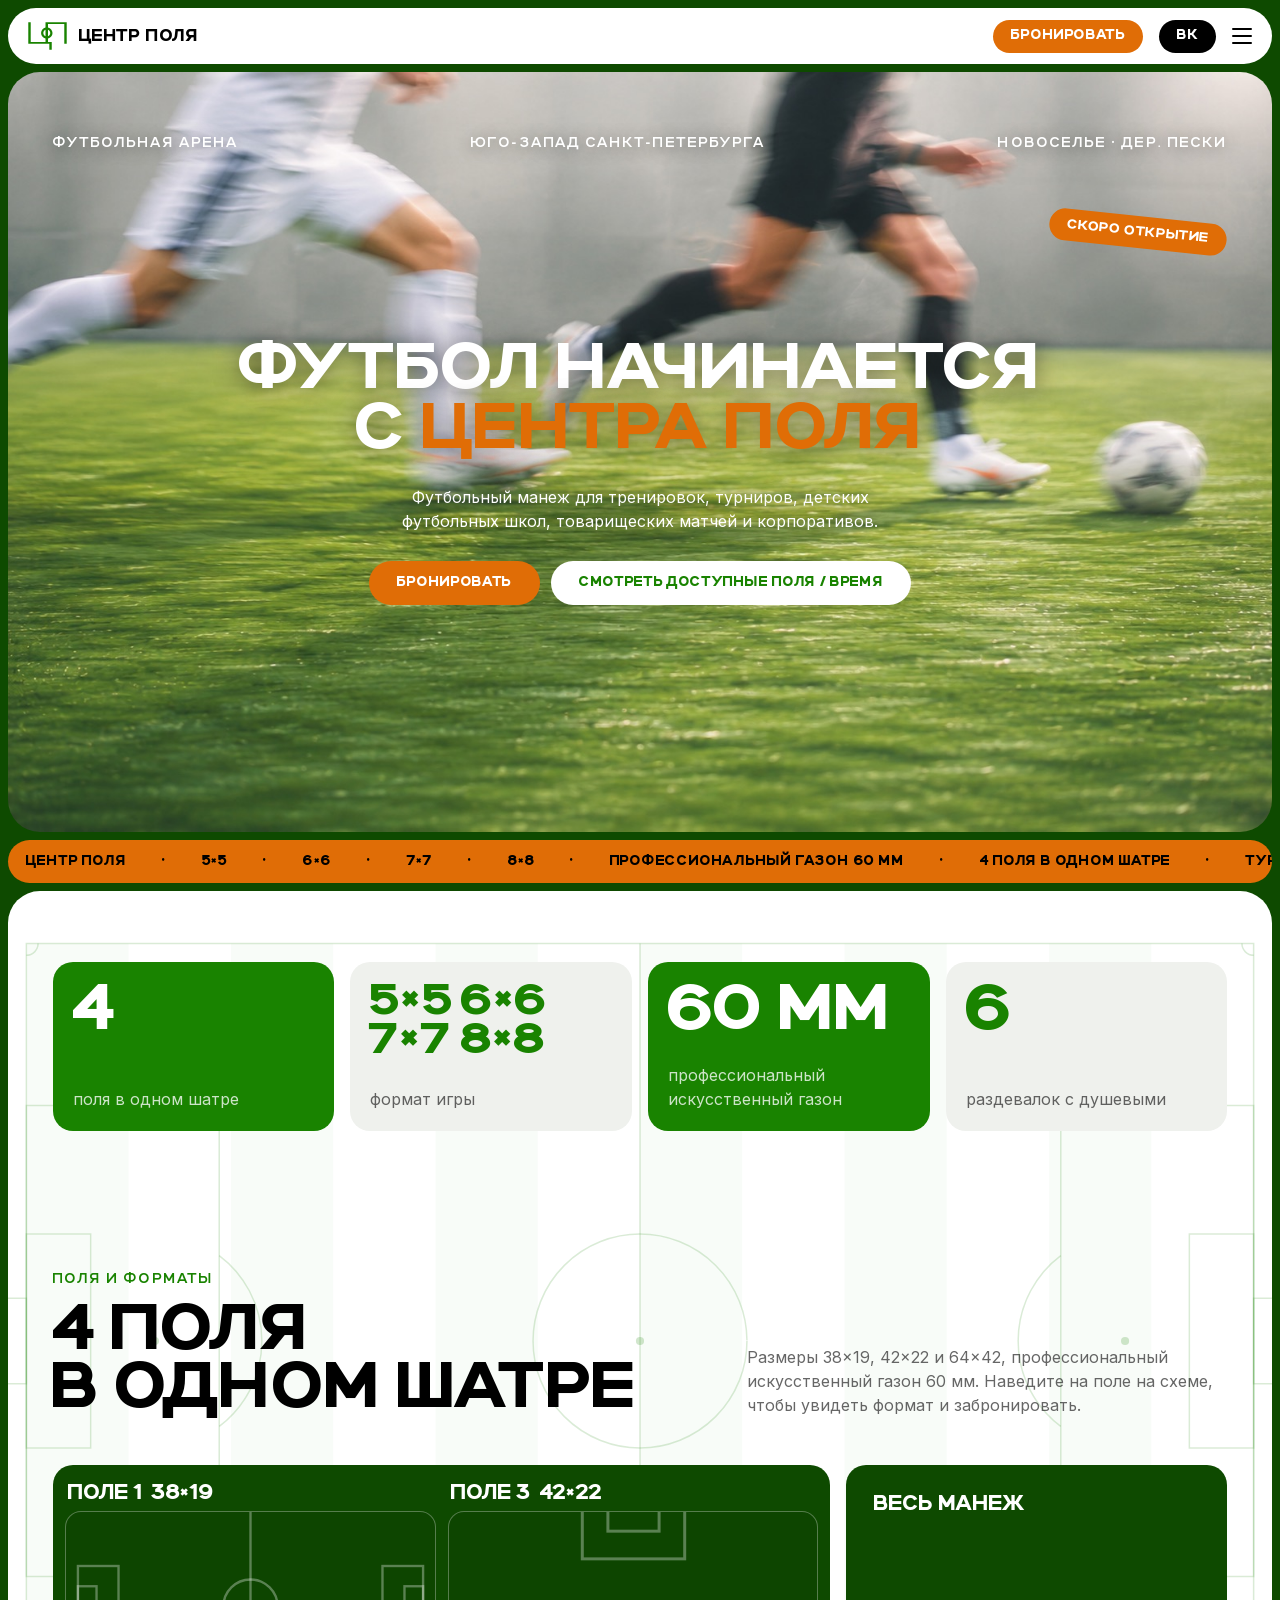
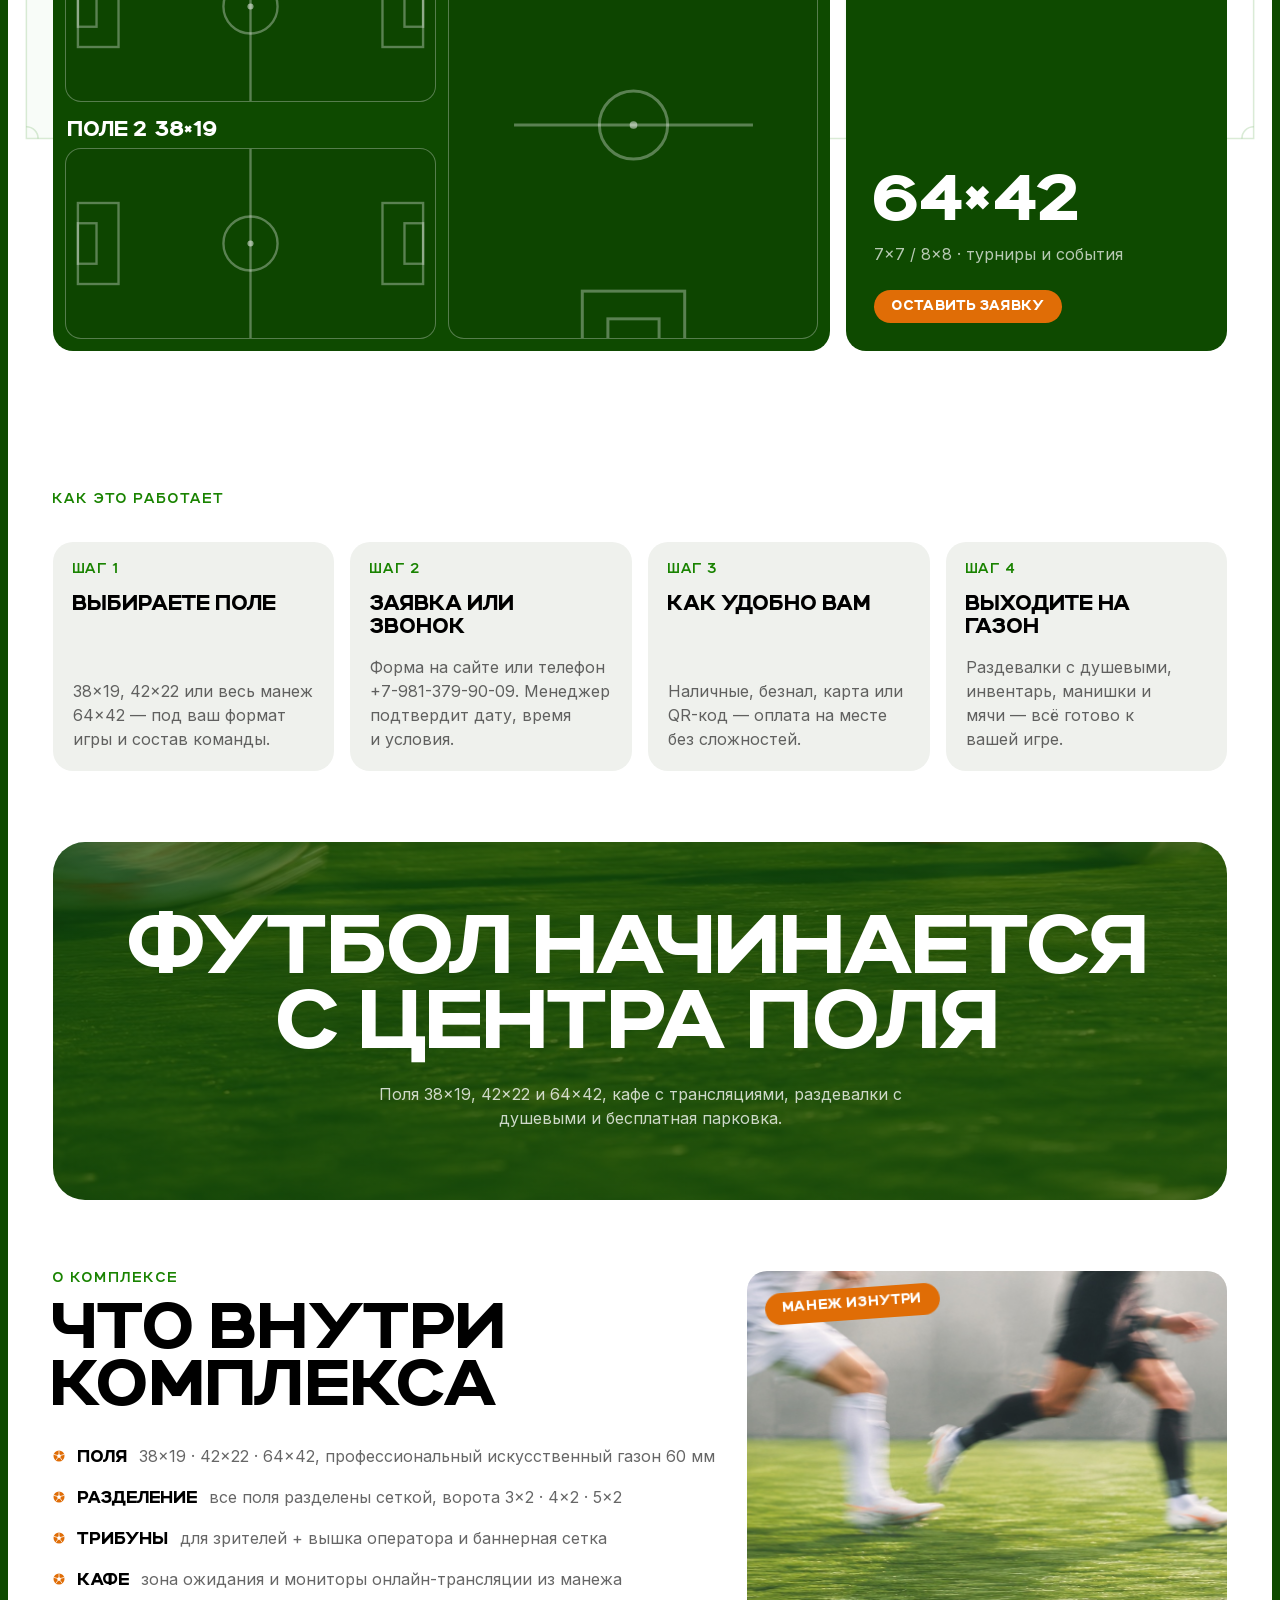
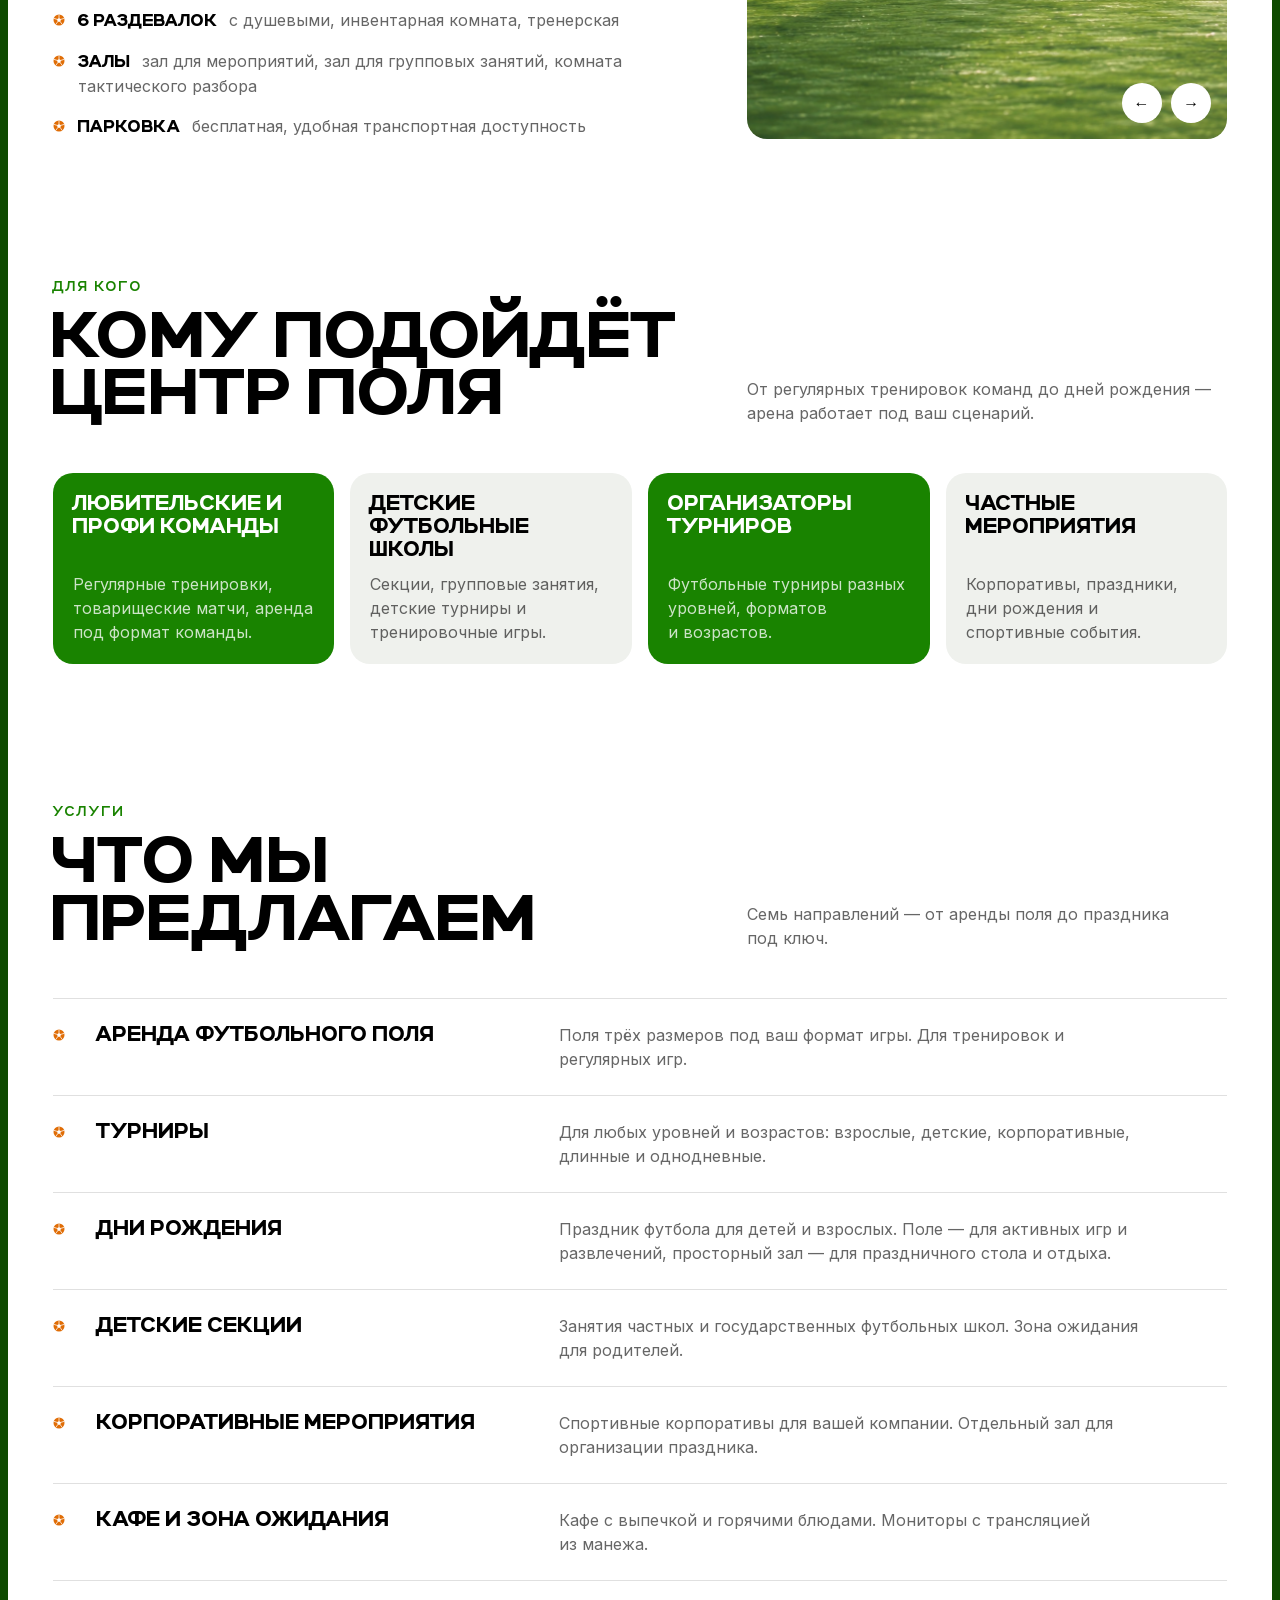
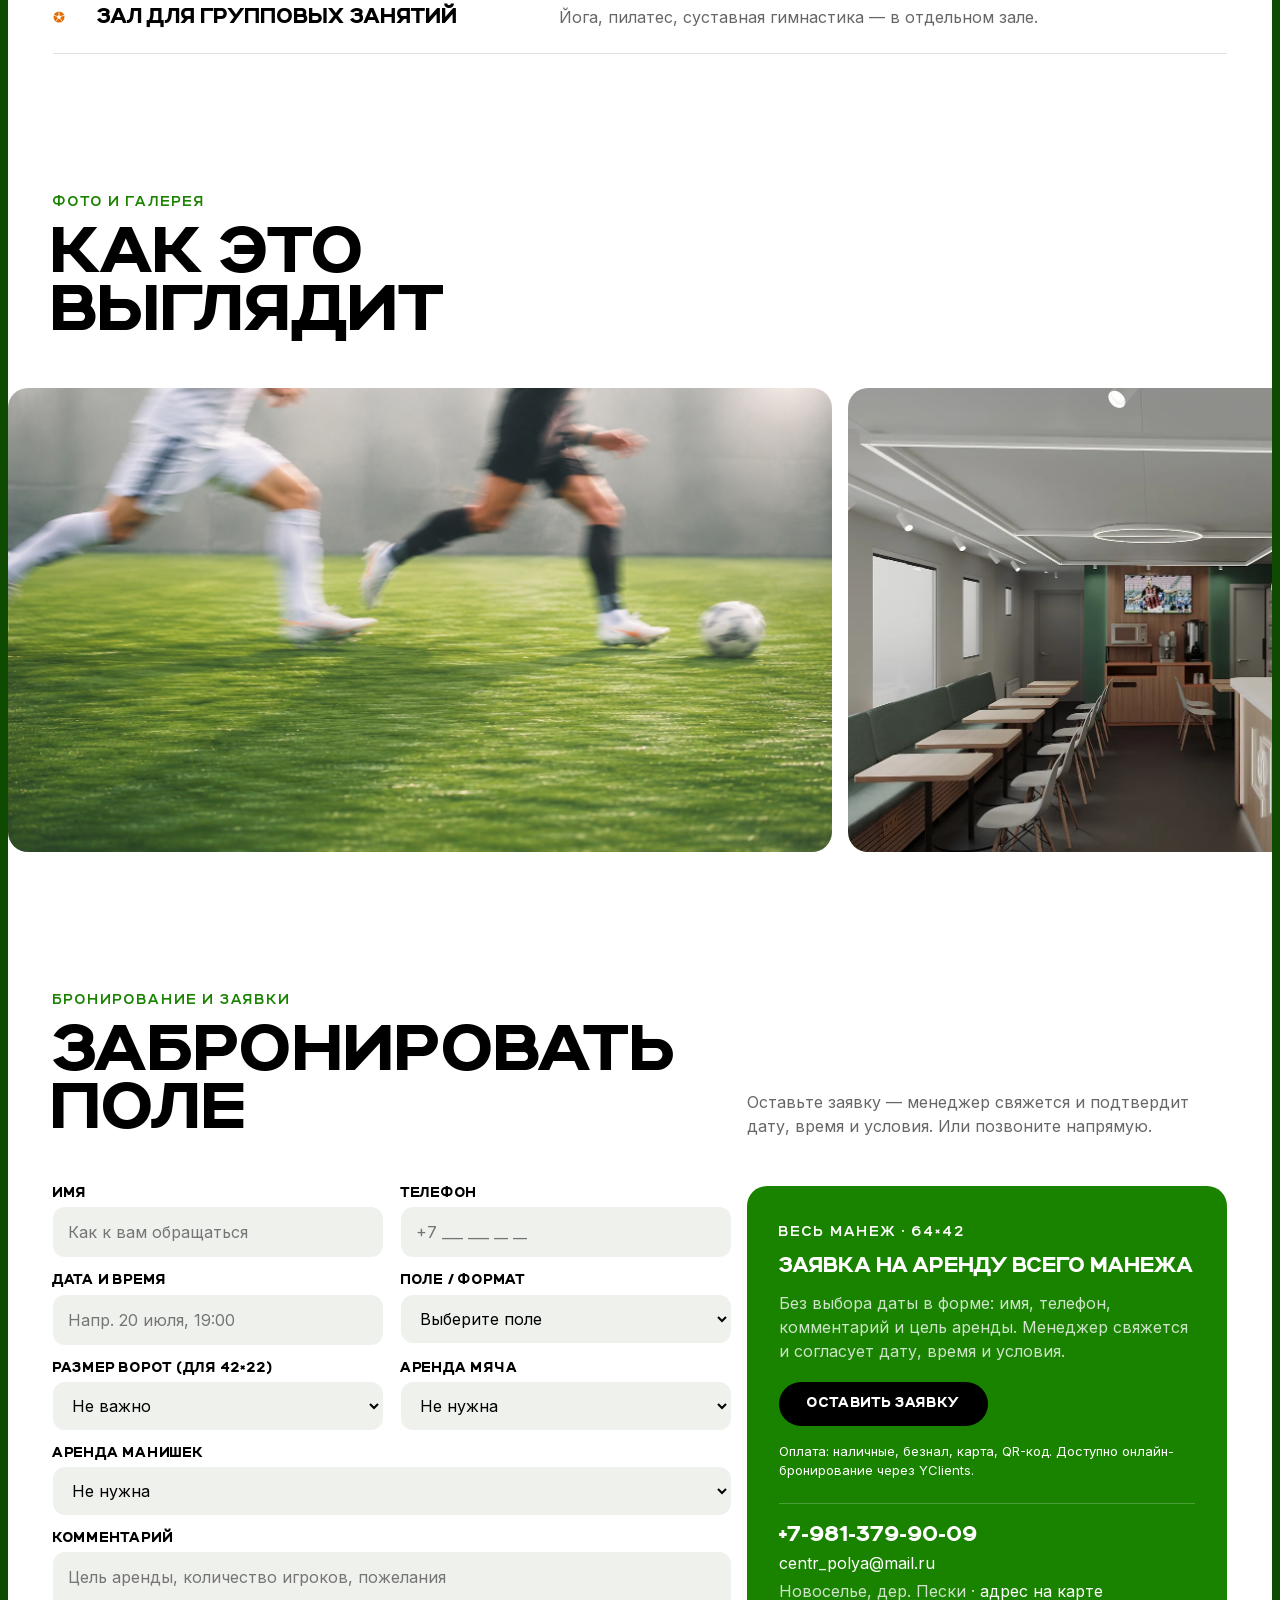
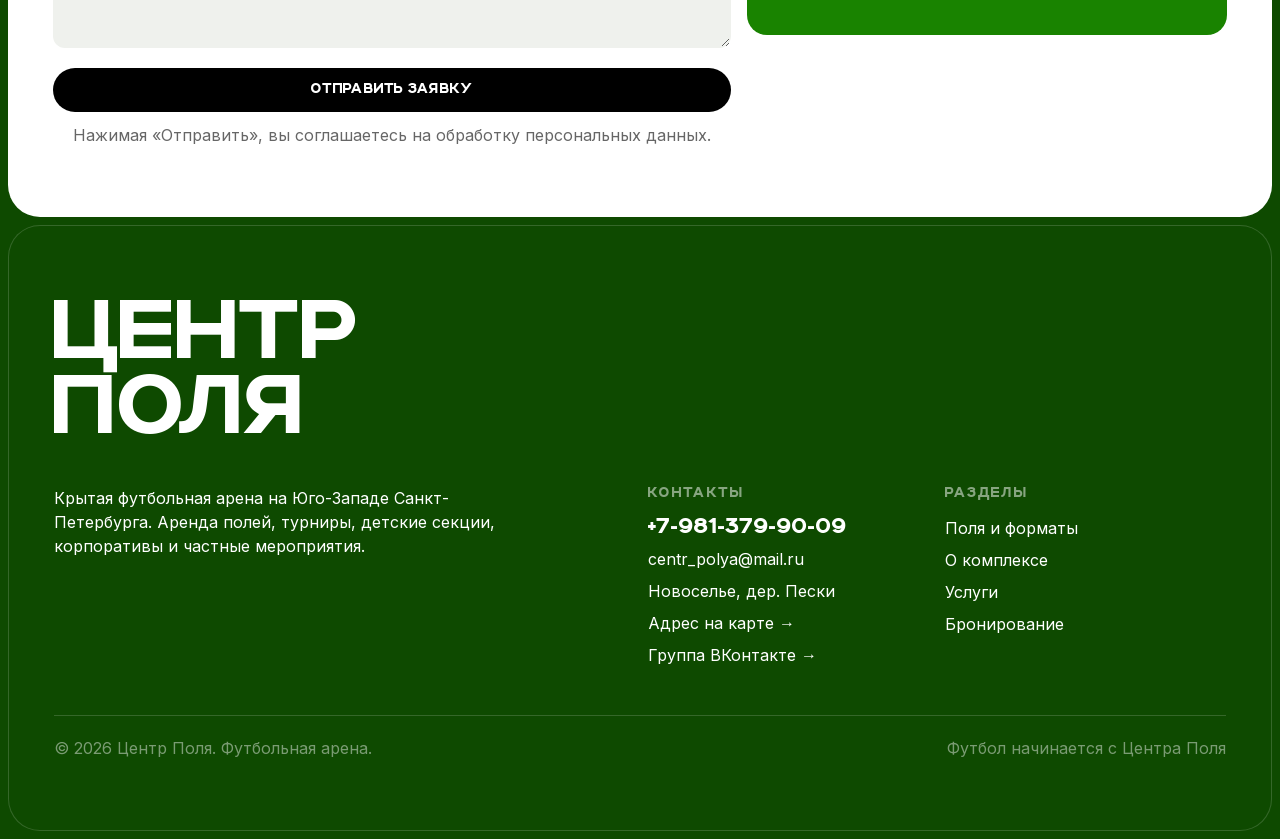
==== index.html @ a1461dd8 "Схема полей: подписи над контуром; фон — разметка поля, стоит на месте - «ПОЛЕ 1 38×19» одной строко" ====
<!DOCTYPE html>
<html lang="ru">
<head>
<meta charset="UTF-8">
<meta name="viewport" content="width=device-width, initial-scale=1.0">

<!-- SEO -->
<title>Футбольный манеж «Центр Поля» — аренда полей 5×5–8×8</title>
<meta name="description" content="Крытый футбольный манеж в Новоселье под Санкт-Петербургом. Поля 38×19, 42×22 и 64×42, форматы 5×5–8×8, турниры и секции. Бронь: +7-981-379-90-09">
<link rel="canonical" href="https://centrpolya.ru/">
<meta property="og:type" content="website">
<meta property="og:locale" content="ru_RU">
<meta property="og:title" content="Центр Поля — футбольная арена на Юго-Западе Санкт-Петербурга">
<meta property="og:description" content="4 поля в одном шатре, покрытие 60 мм, форматы 5×5–8×8. Аренда полей, турниры, детские секции, корпоративы.">
<meta property="og:url" content="https://centrpolya.ru/">
<meta property="og:image" content="https://centrpolya.ru/bg-2.jpg">
<meta property="og:image:width" content="1672">
<meta property="og:image:height" content="941">
<meta property="og:image:alt" content="Футбольное поле крытого манежа «Центр Поля»">
<meta property="og:site_name" content="Центр Поля">
<meta name="twitter:card" content="summary_large_image">

<link rel="icon" type="image/svg+xml" href="favicon.svg">
<link rel="icon" type="image/png" sizes="32x32" href="favicon-32.png">
<link rel="apple-touch-icon" href="apple-touch-icon.png">

<link href="fonts/inter.css" rel="stylesheet">

<script type="application/ld+json">
{
  "@context": "https://schema.org",
  "@type": "SportsActivityLocation",
  "name": "Центр Поля",
  "description": "Крытая футбольная арена: 4 поля в одном шатре, форматы 5×5–8×8. Аренда полей, турниры, детские секции, корпоративы.",
  "telephone": "+79813799009",
  "email": "centr_polya@mail.ru",
  "url": "https://centrpolya.ru/",
  "image": "https://centrpolya.ru/bg-2.jpg",
  "address": {
    "@type": "PostalAddress",
    "addressLocality": "Новоселье, дер. Пески",
    "addressRegion": "Ленинградская область",
    "addressCountry": "RU"
  },
  "hasMap": "https://yandex.ru/maps/org/tsentr_polya/234786052100",
  "areaServed": ["Санкт-Петербург", "Ломоносовский район", "Ленинградская область"],
  "paymentAccepted": "Наличные, банковская карта, безналичный расчёт, QR-код",
  "currenciesAccepted": "RUB",
  "sameAs": [
    "https://vk.ru/club238920313",
    "https://yandex.ru/maps/org/tsentr_polya/234786052100"
  ],
  "potentialAction": {
    "@type": "ReserveAction",
    "target": {
      "@type": "EntryPoint",
      "urlTemplate": "https://n2320737.yclients.com/company/2012190/personal/menu?o=",
      "actionPlatform": [
        "http://schema.org/DesktopWebPlatform",
        "http://schema.org/MobileWebPlatform"
      ]
    }
  }
}
</script>

<style>
  /* ============ ШРИФТЫ ============ */
  @font-face{font-family:'Gros Ventre';src:url('fonts/Gros-Ventre-Bold.ttf') format('truetype');font-weight:700;font-display:swap;}
  @font-face{font-family:'Gros Ventre';src:url('fonts/Gros-Ventre-Semibold.ttf') format('truetype');font-weight:600;font-display:swap;}

  /* ============ ТОКЕНЫ ============ */
  :root{
    /* палитра гайдлайна */
    --green:#198300;
    --yellow:#E06D06;
    --black:#000000;
    --white:#FFFFFF;
    --grey:#EFF1ED;
    /* производные фирменных */
    --green-deep:#0E4A00;
    --green-deeper:#0A3800;
    --ink-60:rgba(0,0,0,.6);
    --w-78:rgba(255,255,255,.78);
    --w-70:rgba(255,255,255,.7);
    --line-w:rgba(255,255,255,.16);
    --line-k:rgba(0,0,0,.12);

    /* ТИПОГРАФИКА — ровно 5 стилей текста, всё в rem
       1. display — высказывание на всю ширину
       2. h2      — заголовки секций, крупные цифры
       3. h3      — подзаголовки, названия карточек
       4. body    — весь наборный текст (единый кегль)
       5. label   — капслочные метки, кнопки, навигация */
    --fs-display:clamp(2.5rem,6.5vw,5.5rem);
    --fs-h2:clamp(2.25rem,5vw,4rem);
    --fs-h3:1.25rem;
    --fs-body:1rem;
    --fs-label:.8125rem;

    --lh-display:.9;
    --lh-h3:1.15;
    --lh-body:1.5;

    --fh:'Gros Ventre',sans-serif;
    --fb:'Inter',sans-serif;

    --container:80rem;
    --gap:1rem;
    --pad:clamp(1.25rem,3.5vw,3rem);
    --sec:clamp(3rem,5.5vw,5rem);
    --frame:.5rem;
    --r:2rem;
    --r-sm:1.25rem;
    --hair:.0625rem;

    /* маркер списков — оранжевый футбольный мяч */
    --ball:url("data:image/svg+xml,%3Csvg xmlns='http://www.w3.org/2000/svg' viewBox='0 0 24 24'%3E%3Ccircle cx='12' cy='12' r='11' fill='%23E06D06'/%3E%3Cg stroke='%23ffffff' stroke-width='1.5' stroke-linecap='round'%3E%3Cpath d='M12 7.8V2.1'/%3E%3Cpath d='M16 10.7L21.6 8.9'/%3E%3Cpath d='M14.5 15.4L17.9 20.2'/%3E%3Cpath d='M9.5 15.4L6.1 20.2'/%3E%3Cpath d='M8 10.7L2.4 8.9'/%3E%3C/g%3E%3Cpath d='M12 7.8L16 10.7L14.5 15.4H9.5L8 10.7Z' fill='%23ffffff'/%3E%3C/svg%3E");

    /* плавность: единая кривая и длительности */
    --ease:cubic-bezier(.22,.61,.36,1);
    --tr:.32s var(--ease);
    --tr-slow:.55s var(--ease);
  }

  /* ============ БАЗА ============ */
  *{margin:0;padding:0;box-sizing:border-box;}
  html{
    font-size:100%;
    scroll-behavior:smooth;
    scroll-padding-top:5.5rem;
    overflow-x:hidden;
  }
  body{
    font-family:var(--fb);font-size:var(--fs-body);line-height:var(--lh-body);color:var(--black);
    background:var(--green-deep);padding:var(--frame);
    overflow-wrap:break-word;-webkit-font-smoothing:antialiased;
    /* clip, а не hidden: hidden делает body скролл-контейнером и ломает
       position:sticky у шапки. clip так же обрезает по горизонтали, но
       контейнер прокрутки не создаёт. */
    overflow-x:clip;
  }
  img{display:block;max-width:100%;height:auto;}
  a{color:inherit;}

  /* 1. display */
  .display,.shout h2{
    font-family:var(--fh);font-weight:700;text-transform:uppercase;
    font-size:var(--fs-display);line-height:var(--lh-display);letter-spacing:-.02em;
  }
  /* 2. h2 */
  h1,h2,.stat b,.zone-size{
    font-family:var(--fh);font-weight:700;text-transform:uppercase;
    font-size:var(--fs-h2);line-height:var(--lh-display);letter-spacing:-.01em;
  }
  /* 3. h3 */
  h3,.zone-name,.acontact a,.foot-phone{
    font-family:var(--fh);font-weight:700;text-transform:uppercase;
    font-size:var(--fs-h3);line-height:var(--lh-h3);letter-spacing:0;
  }
  /* 4. body — наборный текст. Задан на body, наследуется всем */
  .lead{color:var(--ink-60);max-width:34rem;}
  /* 5. label */
  .meta,.btn,.stk,.bar-nav a,.snum,.fld label,.foot h4,.mrq-in span{
    font-family:var(--fh);font-weight:700;text-transform:uppercase;
    font-size:var(--fs-label);line-height:1.2;letter-spacing:.06em;
  }
  .meta{font-weight:600;letter-spacing:.16em;}
  .snum{font-weight:600;letter-spacing:.12em;}
  .foot h4{letter-spacing:.14em;}

  /* заголовки не рвём по слогам — переносим только по словам */
  h1,h2,h3,.zone-name,.display,.btn,.stk,.meta{
    overflow-wrap:normal;word-break:normal;hyphens:none;
  }

  /* ============ КАРКАС СТРАНИЦЫ ============ */
  .blk{position:relative;}
  .container{max-width:var(--container);margin-inline:auto;padding:var(--sec) var(--pad);}

  main{
    background:var(--white);
    border-radius:var(--r);
    /* clip, а не hidden: иначе main становится контейнером прокрутки
       и фоновая разметка .pbg перестаёт прилипать к экрану */
    overflow:hidden;overflow:clip;
    margin-bottom:var(--frame);
  }
  main .blk{color:var(--black);}

  /* ============ ФОН: РАЗМЕТКА ПОЛЯ ============
     Слой высотой в экран прилипает к верху (sticky) и стоит на месте, пока
     листаются блоки; отрицательный отступ снизу убирает его из потока.
     sticky, а не fixed: fixed проступал бы поверх героя и подвала. */
  .pbg{position:sticky;top:0;height:100vh;margin-bottom:-100vh;pointer-events:none;}
  .pbg svg{position:absolute;inset:0;width:100%;height:100%;display:block;}
  .pbg .st{fill:var(--green);fill-opacity:.028;}
  .pbg .ln *{
    fill:none;stroke:var(--green);stroke-opacity:.16;stroke-width:1.3;
    stroke-dasharray:1;stroke-dashoffset:1;animation:pbg-draw 2.4s cubic-bezier(.6,0,.2,1) .3s forwards;
  }
  /* в портретной ориентации рисунок мельче — линии толще, чтобы на экране были те же ~1,5px */
  .pbg-p .ln *{stroke-width:2.6;}
  .pbg circle.dt{fill:var(--green);fill-opacity:.2;}
  @keyframes pbg-draw{to{stroke-dashoffset:0;}}
  .pbg-p{visibility:hidden;}
  @media (orientation:portrait){.pbg-l{visibility:hidden;}.pbg-p{visibility:visible;}}

  /* ============ КНОПКИ ============ */
  .btn{
    display:inline-flex;align-items:center;justify-content:center;gap:.5rem;
    letter-spacing:.05em;text-decoration:none;
    white-space:nowrap;cursor:pointer;border:none;border-radius:62.5rem;
    padding:.875rem 1.75rem;
    transition:background var(--tr),color var(--tr),filter var(--tr);
  }
  .btn-y{background:var(--yellow);color:var(--white);}
  .btn-y:hover{filter:brightness(1.08);}
  .btn-k{background:var(--black);color:var(--white);}
  .btn-k:hover{background:var(--white);color:var(--green);}
  .btn-w{background:var(--white);color:var(--green);}
  .btn-w:hover{background:var(--grey);}
  .btn-sm{padding:.55rem 1.1rem;}

  /* стикер */
  .stk{
    display:inline-flex;background:var(--yellow);color:var(--white);
    letter-spacing:.05em;
    border-radius:62.5rem;padding:.5rem 1.1rem;transform:rotate(-4deg);
    transition:transform var(--tr),background var(--tr);
  }
  .stk.is-white{background:var(--white);color:var(--black);}

  /* ============ ШАПКА ============ */
  .bar{
    position:sticky;top:var(--frame);z-index:60;
    display:flex;align-items:center;justify-content:flex-start;gap:1rem;
    background:var(--white);color:var(--black);
    border-radius:62.5rem;padding:.5rem .6rem .5rem 1.1rem;
    margin:0 0 var(--frame);
    border:var(--hair) solid transparent;
    transition:box-shadow var(--tr),border-color var(--tr);
  }
  /* над белым main белая пилюля сливается с контентом — в приклеенном
     состоянии отделяем её тенью и тонкой границей */
  .bar.is-stuck{
    box-shadow:0 .5rem 1.5rem rgba(0,0,0,.14);
    border-color:rgba(0,0,0,.08);
  }
  .bar-cta{margin-left:0;}
  .bar-logo{display:flex;align-items:center;gap:.6rem;flex:none;text-decoration:none;}
  .bar-word{
    font-family:var(--fh);font-weight:700;text-transform:uppercase;
    font-size:var(--fs-body);letter-spacing:.03em;line-height:1;
  }
  .logo-mask{
    display:block;height:1.9rem;width:2.65rem;background:var(--green);
    -webkit-mask:url('logo-white.svg') center/contain no-repeat;
    mask:url('logo-white.svg') center/contain no-repeat;
  }
  .bar-nav{display:flex;align-items:center;gap:1.4rem;margin-inline:auto;}
  .bar-nav a{text-decoration:none;transition:color var(--tr);}
  .bar-nav a:hover{color:var(--green);}
  .bar-cta{display:flex;align-items:center;gap:.45rem;}
  /* дубль строки с адресом — виден только внутри бургер-меню */
  .nav-info{display:none;}
  .burger{display:none;width:2.4rem;height:2.4rem;flex-direction:column;gap:.3125rem;align-items:center;justify-content:center;cursor:pointer;}
  .burger span{width:1.25rem;height:.125rem;background:var(--black);border-radius:.125rem;}
  #nt{display:none;}

  /* ============ HERO ============ */
  .hero{
    background:var(--green-deep) url('bg-2.jpg') center/cover no-repeat;
    color:var(--white);
    border-radius:var(--r);
    margin-bottom:var(--frame);
    min-height:calc(100vh - 8.75rem);
    display:flex;flex-direction:column;
  }
  .hero-wrap{
    width:100%;max-width:var(--container);margin-inline:auto;
    padding:clamp(2rem,5vw,4rem) var(--pad) clamp(2.5rem,5vw,4rem);
    flex:1;display:flex;flex-direction:column;position:relative;
  }
  .hero-meta{display:flex;justify-content:space-between;gap:1rem;margin-bottom:1.5rem;}
  .hero-meta .meta{color:var(--white);text-shadow:0 .125rem 1rem rgba(0,0,0,.5);}
  .hero-center{
    flex:1;display:flex;flex-direction:column;justify-content:center;align-items:center;
    text-align:center;padding-block:1.5rem;
  }
  .hero-slogan{line-height:.95;max-width:56rem;}
  .hero-slogan em{font-style:normal;color:var(--yellow);}
  .hero-slogan,.hero-desc{text-shadow:0 .125rem 1.5rem rgba(0,0,0,.5);}
  .hero-center p.hero-desc{color:var(--white);max-width:34rem;margin-top:1.5rem;}
  .hero-btns{display:flex;justify-content:center;gap:.7rem;margin-top:1.75rem;flex-wrap:wrap;}
  .hero-wrap > .stk{position:absolute;right:var(--pad);top:clamp(6rem,12vw,9rem);transform:rotate(6deg);}

  /* ============ БЕГУЩАЯ СТРОКА ============ */
  .blk-mrq{overflow:hidden;padding:0;background:var(--yellow);color:var(--black);border-radius:var(--r);margin-bottom:var(--frame);}
  .mrq-in{display:flex;width:max-content;animation:mrq 28s linear infinite;}
  .mrq-in span{padding:.85rem 1.1rem;white-space:nowrap;color:var(--black);}
  @keyframes mrq{to{transform:translateX(-50%);}}

  /* ============ ЗАГОЛОВОК СЕКЦИИ ============ */
  .shead{
    display:grid;grid-template-columns:repeat(12,1fr);gap:var(--gap);
    align-items:end;margin-bottom:clamp(2rem,4vw,3rem);
  }
  .shead-l{grid-column:span 7;}
  .shead-l .meta{display:block;margin-bottom:.9rem;color:var(--green);}
  .shead-r{grid-column:span 5;display:flex;flex-direction:column;align-items:flex-start;gap:1rem;}
  /* в «Как это работает» осталась только метка — отступ под заголовок здесь лишний */
  #how .shead{margin-bottom:1.25rem;}
  /* кнопка всегда по левому краю своей колонки — в один вертикальный ряд с текстом */

  /* ============ ЦИФРЫ ============ */
  .stats{display:grid;grid-template-columns:repeat(4,1fr);gap:var(--gap);}
  .stat{
    min-width:0;padding:1.25rem;border-radius:var(--r-sm);
    display:flex;flex-direction:column;justify-content:space-between;
  }
  .stat b{align-self:flex-start;}
  /* перечень форматов в одну строку требовал мелкого кегля — раскладываем его
     сеткой 2×2: каждая пара короткая, поэтому кегль остаётся дисплейным */
  .stat.is-list b{
    display:grid;grid-template-columns:repeat(2,max-content);
    column-gap:.5rem;
    /* дисплейный кегль в два столбца не влезает в плашку: при 64px пара
       занимает 122px, а на колонку приходится 116px. Берём шкалу соседних
       цифр и ограничиваем только верх — тогда кегль совпадает с ними
       на всех ширинах, включая планшетные. */
    font-size:min(var(--fs-h2),2.75rem);
  }
  .stat > span{margin-top:auto;padding-top:1.5rem;}
  /* плашки по очереди: зелёная — серая */
  .stat:nth-child(odd){background:var(--green);}
  .stat:nth-child(odd) b{color:var(--white);}
  .stat:nth-child(odd) > span{color:var(--w-78);}
  .stat:nth-child(even){background:var(--grey);}
  .stat:nth-child(even) b{color:var(--green);}
  .stat:nth-child(even) > span{color:var(--ink-60);}

  /* ============ ПОЛЯ: интерактивная схема манежа ============ */
  .fields2{display:grid;grid-template-columns:repeat(12,1fr);gap:var(--gap);align-items:stretch;}
  .pitch{
    grid-column:span 8;position:relative;border-radius:var(--r-sm);overflow:hidden;
    background:var(--green-deep);aspect-ratio:16/10;min-height:26rem;
  }
  .zones{position:absolute;inset:.75rem;display:grid;grid-template-columns:1fr 1fr;grid-template-rows:1fr 1fr;gap:.75rem;}
  /* плашка поля: сверху строка «ПОЛЕ 1 38×19», под ней — само поле с разметкой.
     Подпись стоит над контуром, как на схеме заказчика, и не налезает на линии. */
  .zone{
    position:relative;min-width:0;
    color:var(--white);cursor:pointer;
    display:flex;flex-direction:column;text-align:left;
  }
  .zone::before{
    content:"";position:absolute;inset:var(--zh) 0 0 0;
    border:var(--hair) solid rgba(255,255,255,.3);border-radius:1rem;
    background-color:rgba(0,0,0,.06);
    background-repeat:no-repeat;background-position:center;background-size:100% 100%;
    transition:background-color var(--tr),border-color var(--tr);
  }
  /* примерная разметка поля — фоном. Границей поля работает рамка самой плашки,
     поэтому второго контура в рисунке нет: только центр, круг и штрафные. */
  .z1::before,.z2::before{
    background-image:url("data:image/svg+xml,%3Csvg xmlns='http://www.w3.org/2000/svg' viewBox='0 0 100 56' fill='none' stroke='rgba(255,255,255,0.32)' stroke-width='0.7'%3E%3Cpath d='M50 0V56'/%3E%3Ccircle cx='50' cy='28' r='8'/%3E%3Ccircle cx='50' cy='28' r='0.9' fill='rgba(255,255,255,0.5)' stroke='none'/%3E%3Crect x='-1' y='16' width='12' height='24'/%3E%3Crect x='89' y='16' width='12' height='24'/%3E%3Crect x='-1' y='22' width='5.5' height='12'/%3E%3Crect x='95.5' y='22' width='5.5' height='12'/%3E%3C/svg%3E");
  }
  .z3::before{
    background-image:url("data:image/svg+xml,%3Csvg xmlns='http://www.w3.org/2000/svg' viewBox='0 0 56 100' fill='none' stroke='rgba(255,255,255,0.32)' stroke-width='0.7'%3E%3Cpath d='M0 50H56'/%3E%3Ccircle cx='28' cy='50' r='8'/%3E%3Ccircle cx='28' cy='50' r='0.9' fill='rgba(255,255,255,0.5)' stroke='none'/%3E%3Crect x='16' y='-1' width='24' height='12'/%3E%3Crect x='16' y='89' width='24' height='12'/%3E%3Crect x='22' y='-1' width='12' height='5.5'/%3E%3Crect x='22' y='95.5' width='12' height='5.5'/%3E%3C/svg%3E");
  }
  .zone:hover::before,.zone:focus-within::before{background-color:rgba(0,0,0,.34);border-color:rgba(255,255,255,.7);}
  .z1{grid-column:1;grid-row:1;}
  .z2{grid-column:1;grid-row:2;}
  .z3{grid-column:2;grid-row:1 / span 2;}
  .zone-head{display:flex;align-items:baseline;justify-content:space-between;gap:.5rem;}
  .zones{--zh:2.1rem;}
  .zones .zone-head{
    position:relative;height:var(--zh);align-items:center;justify-content:flex-start;gap:.55rem;padding-left:.2rem;
  }
  /* размер в плашке — тем же кеглем, что и название, одной строкой */
  .zones .zone-size{font-size:var(--fs-h3);line-height:var(--lh-h3);}
  .zones .zone-cta{position:relative;margin-top:auto;padding:1.1rem 1.25rem;}
  .zone-size{color:var(--white);}
  .zone-cta{opacity:0;transform:translateY(.5rem);transition:opacity var(--tr),transform var(--tr);}
  .zone:hover .zone-cta,.zone:focus-within .zone-cta{opacity:1;transform:none;}
  .zone-fmt{display:block;color:var(--w-70);margin-bottom:.45rem;}

  /* карточка «весь манеж» */
  .whole{
    grid-column:span 4;min-width:0;
    border-radius:var(--r-sm);background:var(--green-deep);color:var(--white);
    padding:1.75rem;display:flex;flex-direction:column;justify-content:space-between;min-height:26rem;
    text-decoration:none;transition:background var(--tr);
  }
  .whole:hover{background:var(--green-deeper);}
  .whole .zone-size{display:block;margin-top:auto;}
  .whole .zone-fmt{margin:.7rem 0 1.5rem;}
  .whole .btn{align-self:flex-start;}

  /* ============ ШАГИ ============ */
  .scards{display:grid;grid-template-columns:repeat(4,1fr);gap:var(--gap);}
  .scard{
    min-width:0;padding:1.25rem;border-radius:var(--r-sm);background:var(--grey);
    display:flex;flex-direction:column;
  }
  .snum{color:var(--green);}
  .scard h3{margin-top:1rem;}
  /* описание прижато к низу плашки, шаг и заголовок — к верху */
  .scard p{color:var(--ink-60);margin-top:auto;padding-top:1rem;}

  /* ============ ВЫСКАЗЫВАНИЕ ============ */
  main .shout{
    /* трава вместо плоского зелёного: background-size берёт только нижние 40%
       кадра bg.jpg, где чистый газон без игроков. Затемнение — чтобы белый
       текст читался поверх светлой травы. */
    background:linear-gradient(rgba(14,74,0,.68),rgba(14,74,0,.68)),
               url('bg.jpg') center bottom/auto 250%;
    color:var(--white);
    border-radius:var(--r);overflow:hidden;margin-inline:var(--pad);
  }
  .shout .container{text-align:center;}
  .shout h2{color:var(--white);}
  .shout p{color:var(--w-78);max-width:36rem;margin:1.25rem auto 0;}

  /* ============ О КОМПЛЕКСЕ ============ */
  .split{display:grid;grid-template-columns:repeat(12,1fr);gap:1.5rem var(--gap);align-items:stretch;}
  .split-l{grid-column:span 7;}
  .split-l .meta{display:block;margin-bottom:.9rem;color:var(--green);}
  .split-r{grid-column:span 5;display:flex;}
  /* список «что внутри» — без линеек, разделяют только отбивки */
  .flist{display:flex;flex-direction:column;gap:1rem;margin-top:1.75rem;}
  .fitem{
    display:flex;gap:.8rem;align-items:flex-start;
    color:var(--ink-60);
  }
  .fitem::before{
    content:"";flex:none;width:.75rem;height:.75rem;
    background:var(--ball) center/contain no-repeat;margin-top:.375rem;
  }
  .fitem b{
    font-family:var(--fh);font-weight:700;text-transform:uppercase;
    color:var(--black);margin-right:.4rem;
  }

  /* слайдер */
  .slider{
    position:relative;border-radius:var(--r-sm);overflow:hidden;
    flex:1;min-height:24rem;
  }
  .slider img{position:absolute;inset:0;width:100%;height:100%;object-fit:cover;opacity:0;transition:opacity var(--tr-slow);}
  .slider img.on{opacity:1;}
  .slider-nav{position:absolute;right:1rem;bottom:1rem;display:flex;align-items:center;gap:.6rem;z-index:1;}
  .snav{
    width:2.5rem;height:2.5rem;border-radius:50%;border:none;cursor:pointer;
    background:var(--white);color:var(--black);
    font-family:var(--fb);font-size:var(--fs-body);line-height:1;
    display:flex;align-items:center;justify-content:center;
    transition:background var(--tr),transform var(--tr);
  }
  .snav:hover{background:var(--yellow);}
  .slider .stk{position:absolute;top:1.1rem;left:1.1rem;z-index:1;}

  /* ============ ДЛЯ КОГО ============ */
  .who{display:grid;grid-template-columns:repeat(4,1fr);gap:var(--gap);}
  .wcard{
    min-width:0;padding:1.25rem;border-radius:var(--r-sm);
    display:flex;flex-direction:column;
  }
  .wcard p{margin-top:auto;padding-top:.65rem;}
  /* плашки по очереди: зелёная — серая */
  .wcard:nth-child(odd){background:var(--green);color:var(--white);}
  .wcard:nth-child(odd) h3{color:var(--white);}
  .wcard:nth-child(odd) p{color:var(--w-78);}
  .wcard:nth-child(even){background:var(--grey);color:var(--black);}
  .wcard:nth-child(even) h3{color:var(--black);}
  .wcard:nth-child(even) p{color:var(--ink-60);}

  /* ============ УСЛУГИ: линованный список с точками ============ */
  .srv{display:block;border-top:var(--hair) solid var(--line-k);}
  .srow{
    min-width:0;
    display:grid;grid-template-columns:1.75rem minmax(0,4fr) minmax(0,6fr);
    align-items:baseline;column-gap:var(--gap);
    padding:1.5rem 0;border-bottom:var(--hair) solid var(--line-k);
  }
  .srow::before{
    content:"";width:.75rem;height:.75rem;
    background:var(--ball) center/contain no-repeat;
    align-self:start;margin-top:.375rem;
  }
  .srow h3{padding-right:1rem;transition:color var(--tr);}
  .srow p{color:var(--ink-60);max-width:38rem;}
  .srow:hover h3{color:var(--green);}

  /* ============ ГАЛЕРЕЯ: бегущая лента фото ============ */
  .gmrq{overflow:hidden;padding:0 0 clamp(3rem,5.5vw,5rem);}
  .gmrq-in{display:flex;gap:var(--gap);width:max-content;animation:mrq 35s linear infinite;}
  .gmrq:hover .gmrq-in{animation-play-state:paused;}
  .gitem{
    position:relative;flex:none;height:clamp(19rem,38vw,29rem);
    border-radius:var(--r-sm);overflow:hidden;
    transition:transform var(--tr);
  }
  .gitem:hover{transform:scale(1.02);}
  .gitem img{height:100%;width:auto;max-width:none;object-fit:contain;}
  .gitem .stk{position:absolute;top:1rem;right:1rem;transform:rotate(5deg);}
  .container.is-gal{padding-bottom:0;}

  /* ============ БРОНИРОВАНИЕ ============ */
  .booking{display:grid;grid-template-columns:repeat(12,1fr);gap:var(--gap);}
  .bform{grid-column:span 7;min-width:0;}
  .fgrid{display:grid;grid-template-columns:1fr 1fr;gap:1rem 1.1rem;}
  .fld{display:flex;flex-direction:column;gap:.35rem;}
  .fld.full{grid-column:1/-1;}
  .fld input,.fld select,.fld textarea{
    /* не ниже 1rem: при меньшем кегле iOS зумит страницу при фокусе */
    font-family:var(--fb);font-size:max(1rem,var(--fs-body));line-height:var(--lh-body);color:var(--black);
    background:var(--grey);border:var(--hair) solid transparent;border-radius:.75rem;
    padding:.75rem .9rem;width:100%;
    transition:border-color var(--tr),background var(--tr);
  }
  .fld input:focus,.fld select:focus,.fld textarea:focus{outline:none;border-color:var(--green);}
  .fld textarea{resize:vertical;min-height:6rem;}
  .bform .btn{margin-top:1.25rem;width:100%;}
  .fhint{color:var(--ink-60);margin-top:.7rem;text-align:center;}
  .fok{
    display:none;margin-top:1rem;padding:.9rem 1rem;border-radius:.75rem;
    background:var(--white);border:var(--hair) solid var(--green);color:var(--green);font-weight:600;
  }
  .fok.show{display:block;}
  .ferr{
    display:none;margin-top:1rem;padding:.9rem 1rem;border-radius:.75rem;
    background:var(--white);border:var(--hair) solid #C62828;color:#C62828;font-weight:600;
  }
  .ferr a{color:inherit;white-space:nowrap;}
  .ferr.show{display:block;}
  .hp{position:absolute;left:-9999px;width:1px;height:1px;overflow:hidden;}
  .acard{
    grid-column:span 5;min-width:0;align-self:start;
    background:var(--green);color:var(--white);
    border-radius:var(--r-sm);padding:clamp(1.5rem,3vw,2rem);
  }
  .acard .meta,.acard h3{color:var(--white);}
  .acard h3{margin-top:.8rem;}
  .acard p{color:var(--w-78);margin:.8rem 0 1.2rem;}
  .acard p.apay{color:var(--white);font-size:var(--fs-label);margin:1rem 0 0;}
  .acontact{margin-top:1.4rem;padding-top:1.2rem;border-top:var(--hair) solid rgba(255,255,255,.22);}
  .acontact a{color:var(--white);text-decoration:none;}
  .acontact span{display:block;color:var(--w-78);margin-top:.25rem;}
  .acontact span a{font-family:var(--fb);font-weight:400;font-size:inherit;text-transform:none;letter-spacing:0;display:inline;}

  /* ============ ПОДВАЛ ============ */
  .foot{
    background:var(--green-deep);color:var(--white);
    border:var(--hair) solid var(--line-w);border-radius:var(--r);
  }
  .foot-word{color:var(--white);}
  .foot-grid{display:grid;grid-template-columns:repeat(12,1fr);gap:var(--gap);margin-top:2.5rem;}
  .foot-col-tag{grid-column:span 6;}
  .foot-col{grid-column:span 3;}
  .foot h4{color:rgba(255,255,255,.5);margin-bottom:.9rem;}
  .foot a,.foot p{display:block;color:var(--white);text-decoration:none;margin-bottom:.5rem;}
  .foot a{transition:color var(--tr);}
  .foot a:hover{color:var(--yellow);}
  .foot-tag{color:var(--w-70);max-width:28rem;}
  a.foot-phone{color:var(--white);}
  .foot-bottom{
    margin-top:2.5rem;padding-top:1.2rem;border-top:var(--hair) solid var(--line-w);
    display:flex;justify-content:space-between;gap:1rem;flex-wrap:wrap;
    color:rgba(255,255,255,.45);
  }

  /* ============ АДАПТИВ ============ */
  @media (max-width:86rem){
    .bar-nav{
      position:absolute;top:calc(100% + .5rem);left:0;right:0;
      flex-direction:column;align-items:stretch;gap:0;
      background:var(--white);border-radius:1.25rem;padding:.4rem 1.2rem;display:none;
    }
    #nt:checked ~ .bar-nav{display:flex;}
    .bar-book{margin-left:auto;}
    .bar-nav a{padding:.85rem 0;border-bottom:var(--hair) solid rgba(0,0,0,.1);}
    .bar-nav a:last-child{border-bottom:none;}
    .burger{display:flex;}
  }
  @media (max-width:64rem){
    .shead-l,.shead-r{grid-column:span 12;}
    .stats{grid-template-columns:1fr 1fr;}
    .pitch,.whole{grid-column:span 12;}
    .whole{min-height:auto;}
    .scards{grid-template-columns:1fr 1fr;}
    .split-l,.split-r{grid-column:span 12;}
    .who{grid-template-columns:1fr 1fr;}
    .bform,.acard{grid-column:span 12;}
    .foot-col-tag,.foot-col{grid-column:span 12;}
    .srow{grid-template-columns:3rem minmax(0,1fr);row-gap:.4rem;padding:1.25rem 0;}
    .srow p{grid-column:2;}
  }
  @media (max-width:48rem){
    :root{
      --pad:.75rem; --frame:.25rem; --sec:3.5rem; --gap:.75rem;
      --fs-h2:1.75rem; --fs-display:2.5rem; --r:1.25rem; --r-sm:1rem;
      --fs-body:.9375rem;
    }
    .bar{padding:.4rem .5rem .4rem .9rem;}
    /* кнопка ровно по центру шапки — она главный CTA на телефоне.
       До правки её центр был смещён вправо на 60px. Меню здесь абсолютное,
       поэтому в сетке участвуют только знак, кнопка и бургер. */
    .bar{display:grid;grid-template-columns:1fr auto 1fr;}
    .bar-logo{justify-self:start;}
    .btn.bar-book{justify-self:center;margin:0;min-height:2.75rem;padding-inline:1.35rem;}
    .bar-cta{justify-self:end;}
    .bar-cta .btn-vk{display:none;}
    .bar-word{display:none;}
    .logo-mask{height:1.6rem;width:2.25rem;}
    .btn{padding:.7rem 1.25rem;}
    .btn-sm{padding:.5rem 1rem;}
    /* на телефоне строка уехала в бургер — в герое её не дублируем */
    .hero-meta{display:none;}
    .nav-info{
      display:flex;flex-direction:column;gap:.5rem;
      padding:.95rem 0 .35rem;
      border-top:var(--hair) solid rgba(0,0,0,.1);
      color:var(--green);
    }
    .hero-wrap > .stk{position:static;align-self:flex-start;margin-top:1rem;transform:rotate(-3deg);}
    .hero-desc{margin-top:1rem;}
    main .container{padding:3.25rem var(--pad);}
    .stats,.scards,.who{grid-template-columns:1fr;gap:.75rem;}
    .stat,.scard,.wcard{padding:1rem;}
    /* схема полей в столбик */
    .pitch{aspect-ratio:auto;min-height:0;}
    .zones{position:static;inset:auto;grid-template-columns:1fr;grid-template-rows:none;padding:.5rem;gap:.5rem;}
    .z3{grid-column:1;grid-row:auto;}
    .zone{min-height:0;}
    .zones .zone-cta{padding:2.75rem 1rem 1rem;}
    .zone-cta{opacity:1;transform:none;}
    /* на узком экране штрафные и ворота только сорят — оставляем центр */
    .z1::before,.z2::before,.z3::before{
      background-image:url("data:image/svg+xml,%3Csvg xmlns='http://www.w3.org/2000/svg' viewBox='0 0 100 56' fill='none' stroke='rgba(255,255,255,0.32)' stroke-width='0.7'%3E%3Cpath d='M50 0V56'/%3E%3Ccircle cx='50' cy='28' r='8'/%3E%3Ccircle cx='50' cy='28' r='0.9' fill='rgba(255,255,255,0.5)' stroke='none'/%3E%3C/svg%3E");
    }
    /* фото на мобилке снова по пропорции — тянуться не за кем */
    .slider{aspect-ratio:4/3.4;min-height:0;}
    .whole{padding:1.1rem;}
    .srow{grid-template-columns:2.25rem minmax(0,1fr);padding:1.1rem 0;}
    .srow h3{padding-right:0;}
    .gmrq{padding:0 0 2.25rem;}
    .gitem{height:clamp(16rem,68vw,24rem);}
    .fgrid{grid-template-columns:1fr;}
    .flist{margin-top:1.25rem;}
    .booking{gap:1.5rem;}
    .acard{padding:1.1rem;}
  }

  /* доступность: уважаем системную настройку «меньше движения» */
  @media (prefers-reduced-motion:reduce){
    html{scroll-behavior:auto;}
    *,*::before,*::after{
      animation-duration:.01ms!important;animation-iteration-count:1!important;
      transition-duration:.01ms!important;
    }
  }
</style>
</head>
<body id="top">

  <div class="bar">
      <a class="bar-logo" href="#top" aria-label="Центр Поля — на главную"><span class="logo-mask" role="img" aria-label="Логотип Центр Поля"></span><span class="bar-word">Центр Поля</span></a>
      <input type="checkbox" id="nt" aria-label="Открыть меню">
      <nav class="bar-nav" aria-label="Основное меню">
        <a href="#fields">Поля</a>
        <a href="#about">О комплексе</a>
        <a href="#services">Услуги</a>
        <a href="#gallery">Галерея</a>
        <a href="#booking">Контакты</a>
        <span class="nav-info">
          <span class="meta">Футбольная арена</span>
          <span class="meta">Юго-Запад Санкт-Петербурга</span>
          <span class="meta">Новоселье · дер. Пески</span>
        </span>
      </nav>
      <a class="btn btn-y btn-sm bar-book" href="#booking">Бронировать</a>
      <div class="bar-cta">
        <a class="btn btn-k btn-sm btn-vk" href="https://vk.ru/club238920313" target="_blank" rel="noopener">ВК</a>
        <label class="burger" for="nt" aria-hidden="true"><span></span><span></span><span></span></label>
      </div>
    </div>

  <!-- ============ HERO ============ -->
  <header class="hero">
        <div class="hero-wrap">
      <div class="hero-meta">
        <span class="meta">Футбольная арена</span>
        <span class="meta">Юго-Запад Санкт-Петербурга</span>
        <span class="meta">Новоселье · дер. Пески</span>
      </div>

      <span class="stk">Скоро открытие</span>

      <div class="hero-center">
        <h1 class="hero-slogan">Футбол начинается<br>с&nbsp;<em>Центра Поля</em></h1>
        <p class="hero-desc">Футбольный манеж для тренировок, турниров, детских футбольных школ, товарищеских матчей и корпоративов.</p>
        <div class="hero-btns">
          <a class="btn btn-y" href="#booking">Бронировать</a>
          <a class="btn btn-w" href="https://n2320737.yclients.com/company/2012190/personal/menu?o=" target="_blank" rel="noopener">Смотреть доступные поля / время</a>
        </div>
      </div>
    </div>
  </header>

  <!-- ============ БЕГУЩАЯ СТРОКА ============ -->
  <div class="blk-mrq" aria-hidden="true">
    <div class="mrq-in" id="mrq"></div>
  </div>

  <main>
    <!-- фоновая разметка поля: прилипает к экрану, пока листается белая часть страницы -->
    <div class="pbg" aria-hidden="true"><svg class="pbg-l" viewBox="-45 -45 1140 770" preserveAspectRatio="xMidYMid slice"><g><rect class="st" x="0.0" y="0" width="87.5" height="680"/><rect class="st" x="175.0" y="0" width="87.5" height="680"/><rect class="st" x="350.0" y="0" width="87.5" height="680"/><rect class="st" x="525.0" y="0" width="87.5" height="680"/><rect class="st" x="700.0" y="0" width="87.5" height="680"/><rect class="st" x="875.0" y="0" width="87.5" height="680"/></g><g class="ln"><rect x="0" y="0" width="1050" height="680" pathLength="1"/><path d="M525.0 0V680" pathLength="1"/><circle cx="525.0" cy="340.0" r="91.5" pathLength="1"/><rect x="0.0" y="138.5" width="165.0" height="403.0" pathLength="1"/><rect x="0.0" y="248.5" width="55.0" height="183.0" pathLength="1"/><rect x="-18.0" y="303.4" width="18.0" height="73.2" pathLength="1"/><path d="M165.0 266.9A91.5 91.5 0 0 1 165.0 413.1" pathLength="1"/><rect x="885.0" y="138.5" width="165.0" height="403.0" pathLength="1"/><rect x="995.0" y="248.5" width="55.0" height="183.0" pathLength="1"/><rect x="1050.0" y="303.4" width="18.0" height="73.2" pathLength="1"/><path d="M885.0 266.9A91.5 91.5 0 0 0 885.0 413.1" pathLength="1"/><path d="M10 0A10 10 0 0 1 0 10" pathLength="1"/><path d="M1040 0A10 10 0 0 0 1050 10" pathLength="1"/><path d="M0 670A10 10 0 0 1 10 680" pathLength="1"/><path d="M1050 670A10 10 0 0 0 1040 680" pathLength="1"/></g><g><circle class="dt" cx="525.0" cy="340.0" r="3.5"/><circle class="dt" cx="110" cy="340.0" r="3.5"/><circle class="dt" cx="940" cy="340.0" r="3.5"/></g></svg><svg class="pbg-p" viewBox="-45 -45 770 1140" preserveAspectRatio="xMidYMid slice"><g transform="translate(680 0) rotate(90)"><g><rect class="st" x="0.0" y="0" width="87.5" height="680"/><rect class="st" x="175.0" y="0" width="87.5" height="680"/><rect class="st" x="350.0" y="0" width="87.5" height="680"/><rect class="st" x="525.0" y="0" width="87.5" height="680"/><rect class="st" x="700.0" y="0" width="87.5" height="680"/><rect class="st" x="875.0" y="0" width="87.5" height="680"/></g><g class="ln"><rect x="0" y="0" width="1050" height="680" pathLength="1"/><path d="M525.0 0V680" pathLength="1"/><circle cx="525.0" cy="340.0" r="91.5" pathLength="1"/><rect x="0.0" y="138.5" width="165.0" height="403.0" pathLength="1"/><rect x="0.0" y="248.5" width="55.0" height="183.0" pathLength="1"/><rect x="-18.0" y="303.4" width="18.0" height="73.2" pathLength="1"/><path d="M165.0 266.9A91.5 91.5 0 0 1 165.0 413.1" pathLength="1"/><rect x="885.0" y="138.5" width="165.0" height="403.0" pathLength="1"/><rect x="995.0" y="248.5" width="55.0" height="183.0" pathLength="1"/><rect x="1050.0" y="303.4" width="18.0" height="73.2" pathLength="1"/><path d="M885.0 266.9A91.5 91.5 0 0 0 885.0 413.1" pathLength="1"/><path d="M10 0A10 10 0 0 1 0 10" pathLength="1"/><path d="M1040 0A10 10 0 0 0 1050 10" pathLength="1"/><path d="M0 670A10 10 0 0 1 10 680" pathLength="1"/><path d="M1050 670A10 10 0 0 0 1040 680" pathLength="1"/></g><g><circle class="dt" cx="525.0" cy="340.0" r="3.5"/><circle class="dt" cx="110" cy="340.0" r="3.5"/><circle class="dt" cx="940" cy="340.0" r="3.5"/></g></g></svg></div>

    <!-- ============ ЦИФРЫ ============ -->
    <section class="blk" aria-label="Ключевые цифры">
      <div class="container">
        <div class="stats">
          <div class="stat"><b>4</b><span>поля в одном шатре</span></div>
          <div class="stat is-list"><b><span>5×5</span><span>6×6</span><span>7×7</span><span>8×8</span></b><span>формат игры</span></div>
          <div class="stat"><b>60 мм</b><span>профессиональный искусственный газон</span></div>
          <div class="stat"><b>6</b><span>раздевалок с душевыми</span></div>
        </div>
      </div>
    </section>

    <!-- ============ ПОЛЯ ============ -->
    <section id="fields" class="blk">
      <div class="container">
        <div class="shead">
          <div class="shead-l">
            <span class="meta">Поля и форматы</span>
            <h2>4 поля<br>в одном шатре</h2>
          </div>
          <div class="shead-r">
            <p class="lead">Размеры 38×19, 42×22 и 64×42, профессиональный искусственный газон 60 мм. Наведите на поле на схеме, чтобы увидеть формат и забронировать.</p>
          </div>
        </div>

        <div class="fields2">
          <!-- схема манежа: наведи на поле -->
          <div class="pitch">
            <div class="zones">
              <div class="zone z1" tabindex="0">
                <div class="zone-head"><span class="zone-name">Поле 1</span><span class="zone-size">38×19</span></div>
                <div class="zone-cta">
                  <span class="zone-fmt">5×5 / 6×6</span>
                  <a class="btn btn-y btn-sm" href="#booking" data-book="Поле 1 — 38×19 (5×5 / 6×6)">Выбрать</a>
                </div>
              </div>
              <div class="zone z2" tabindex="0">
                <div class="zone-head"><span class="zone-name">Поле 2</span><span class="zone-size">38×19</span></div>
                <div class="zone-cta">
                  <span class="zone-fmt">5×5 / 6×6</span>
                  <a class="btn btn-y btn-sm" href="#booking" data-book="Поле 2 — 38×19 (5×5 / 6×6)">Выбрать</a>
                </div>
              </div>
              <div class="zone z3" tabindex="0">
                <div class="zone-head"><span class="zone-name">Поле 3</span><span class="zone-size">42×22</span></div>
                <div class="zone-cta">
                  <span class="zone-fmt">6×6 / 7×7</span>
                  <a class="btn btn-y btn-sm" href="#booking" data-book="Поле 3 — 42×22 (6×6 / 7×7)">Выбрать</a>
                </div>
              </div>
            </div>
          </div>
          <!-- весь манеж -->
          <a class="whole" href="#booking" data-book="Весь манеж — 64×42 (7×7 / 8×8)">
            <div class="zone-head"><span class="zone-name">Весь манеж</span></div>
            <div>
              <span class="zone-size">64×42</span>
              <span class="zone-fmt">7×7 / 8×8 · турниры и события</span>
              <span class="btn btn-y btn-sm">Оставить заявку</span>
            </div>
          </a>
        </div>
      </div>
    </section>

    <!-- ============ КАК ЗАБРОНИРОВАТЬ ============ -->
    <section id="how" class="blk" aria-label="Как забронировать">
      <div class="container">
        <div class="shead">
          <div class="shead-l">
            <span class="meta">Как это работает</span>
          </div>
        </div>
        <div class="scards">
          <div class="scard">
            <span class="snum">Шаг 1</span>
            <h3>Выбираете поле</h3>
            <p>38×19, 42×22 или весь манеж 64×42 — под ваш формат игры и состав команды.</p>
          </div>
          <div class="scard">
            <span class="snum">Шаг 2</span>
            <h3>Заявка или звонок</h3>
            <p>Форма на сайте или телефон +7-981-379-90-09. Менеджер подтвердит дату, время и условия.</p>
          </div>
          <div class="scard">
            <span class="snum">Шаг 3</span>
            <h3>Как удобно вам</h3>
            <p>Наличные, безнал, карта или QR-код — оплата на месте без сложностей.</p>
          </div>
          <div class="scard">
            <span class="snum">Шаг 4</span>
            <h3>Выходите на газон</h3>
            <p>Раздевалки с душевыми, инвентарь, манишки и мячи — всё готово к вашей игре.</p>
          </div>
        </div>
      </div>
    </section>

    <!-- ============ ВЫСКАЗЫВАНИЕ ============ -->
    <section class="blk shout">
      <div class="container">
        <h2>Футбол начинается<br>с Центра Поля</h2>
        <p>Поля 38×19, 42×22 и 64×42, кафе с трансляциями, раздевалки с душевыми и бесплатная парковка.</p>
      </div>
    </section>

    <!-- ============ О КОМПЛЕКСЕ ============ -->
    <section id="about" class="blk">
      <div class="container">
        <div class="split">
          <div class="split-l">
            <span class="meta">О комплексе</span>
            <h2>Что внутри<br>комплекса</h2>
            <div class="flist">
              <p class="fitem"><span><b>Поля</b> 38×19 · 42×22 · 64×42, профессиональный искусственный газон 60 мм</span></p>
              <p class="fitem"><span><b>Разделение</b> все поля разделены сеткой, ворота 3×2 · 4×2 · 5×2</span></p>
              <p class="fitem"><span><b>Трибуны</b> для зрителей + вышка оператора и баннерная сетка</span></p>
              <p class="fitem"><span><b>Кафе</b> зона ожидания и мониторы онлайн-трансляции из манежа</span></p>
              <p class="fitem"><span><b>6 раздевалок</b> с душевыми, инвентарная комната, тренерская</span></p>
              <p class="fitem"><span><b>Залы</b> зал для мероприятий, зал для групповых занятий, комната тактического разбора</span></p>
              <p class="fitem"><span><b>Парковка</b> бесплатная, удобная транспортная доступность</span></p>
            </div>
          </div>
          <div class="split-r">
            <div class="slider" id="slider">
              <span class="stk">Манеж изнутри</span>
              <img src="bg-2.jpg" class="on" alt="Игроки на поле крытого футбольного манежа «Центр Поля»" loading="lazy" decoding="async">
              <img src="bg.jpg" alt="Игровой момент на футбольном поле с мячом" loading="lazy">
              <div class="slider-nav">
                <button class="snav" type="button" data-dir="-1" aria-label="Предыдущее фото">←</button>
                <button class="snav" type="button" data-dir="1" aria-label="Следующее фото">→</button>
              </div>
            </div>
          </div>
        </div>
      </div>
    </section>

    <!-- ============ ДЛЯ КОГО ============ -->
    <section id="audience" class="blk">
      <div class="container">
        <div class="shead">
          <div class="shead-l">
            <span class="meta">Для кого</span>
            <h2>Кому подойдёт<br>Центр Поля</h2>
          </div>
          <div class="shead-r">
            <p class="lead">От регулярных тренировок команд до дней рождения — арена работает под ваш сценарий.</p>
          </div>
        </div>
        <div class="who">
          <div class="wcard">
            <h3>Любительские и профи команды</h3>
            <p>Регулярные тренировки, товарищеские матчи, аренда под формат команды.</p>
          </div>
          <div class="wcard">
            <h3>Детские футбольные школы</h3>
            <p>Секции, групповые занятия, детские турниры и тренировочные игры.</p>
          </div>
          <div class="wcard">
            <h3>Организаторы турниров</h3>
            <p>Футбольные турниры разных уровней, форматов и возрастов.</p>
          </div>
          <div class="wcard">
            <h3>Частные мероприятия</h3>
            <p>Корпоративы, праздники, дни рождения и спортивные события.</p>
          </div>
        </div>
      </div>
    </section>

    <!-- ============ УСЛУГИ ============ -->
    <section id="services" class="blk">
      <div class="container">
        <div class="shead">
          <div class="shead-l">
            <span class="meta">Услуги</span>
            <h2>Что мы<br>предлагаем</h2>
          </div>
          <div class="shead-r">
            <p class="lead">Семь направлений — от аренды поля до праздника под ключ.</p>
          </div>
        </div>
        <div class="srv">
          <div class="srow">
            <h3>Аренда футбольного поля</h3>
            <p>Поля трёх размеров под ваш формат игры. Для тренировок и регулярных игр.</p>
          </div>
          <div class="srow">
            <h3>Турниры</h3>
            <p>Для любых уровней и возрастов: взрослые, детские, корпоративные, длинные и однодневные.</p>
          </div>
          <div class="srow">
            <h3>Дни рождения</h3>
            <p>Праздник футбола для детей и взрослых. Поле — для активных игр и развлечений, просторный зал — для праздничного стола и отдыха.</p>
          </div>
          <div class="srow">
            <h3>Детские секции</h3>
            <p>Занятия частных и государственных футбольных школ. Зона ожидания для родителей.</p>
          </div>
          <div class="srow">
            <h3>Корпоративные мероприятия</h3>
            <p>Спортивные корпоративы для вашей компании. Отдельный зал для организации праздника.</p>
          </div>
          <div class="srow">
            <h3>Кафе и зона ожидания</h3>
            <p>Кафе с выпечкой и горячими блюдами. Мониторы с трансляцией из манежа.</p>
          </div>
          <div class="srow">
            <h3>Зал для групповых занятий</h3>
            <p>Йога, пилатес, суставная гимнастика — в отдельном зале.</p>
          </div>
        </div>
      </div>
    </section>

    <!-- ============ ГАЛЕРЕЯ ============ -->
    <section id="gallery" class="blk">
      <div class="container is-gal">
        <div class="shead">
          <div class="shead-l">
            <span class="meta">Фото и галерея</span>
            <h2>Как это<br>выглядит</h2>
          </div>
        </div>
      </div>
      <div class="gmrq">
        <div class="gmrq-in">
          <div class="gitem">
            <img src="bg-2.jpg" width="1672" height="941" alt="Игроки на футбольном поле" loading="lazy" decoding="async">
          </div>
          <div class="gitem">
            <img src="img/cafe-1.webp" width="1400" height="933" alt="Кафе и зона ожидания: стойка, столики вдоль окон" loading="lazy" decoding="async">
            <span class="stk is-white">Кафе</span>
          </div>
          <div class="gitem">
            <img src="img/fields-scheme.webp" width="1280" height="900" alt="Схема полей: поле 1 и поле 2 — 38×19, поле 3 — 42×22" loading="lazy" decoding="async">
          </div>
          <div class="gitem">
            <img src="img/cafe-3.webp" width="1400" height="933" alt="Кафе: стойка, витрина с напитками и лестница с трофеями" loading="lazy" decoding="async">
          </div>
          <div class="gitem">
            <img src="bg.jpg" width="1682" height="935" alt="Игровой момент на футбольном поле" loading="lazy" decoding="async">
          </div>
          <div class="gitem">
            <img src="img/cafe-2.webp" width="1400" height="933" alt="Кафе: диван, полка с кубками и медалями, холодильник с напитками" loading="lazy" decoding="async">
          </div>
          <div class="gitem">
            <img src="img/cafe-4.webp" width="1400" height="933" alt="Стойка администратора с логотипом «Центр Поля»" loading="lazy" decoding="async">
          </div>
          <!-- дубль ленты для бесшовной прокрутки -->
          <div class="gitem" aria-hidden="true">
            <img src="bg-2.jpg" width="1672" height="941" alt="" loading="lazy" decoding="async">
          </div>
          <div class="gitem" aria-hidden="true">
            <img src="img/cafe-1.webp" width="1400" height="933" alt="" loading="lazy" decoding="async">
            <span class="stk is-white">Кафе</span>
          </div>
          <div class="gitem" aria-hidden="true">
            <img src="img/fields-scheme.webp" width="1280" height="900" alt="" loading="lazy" decoding="async">
          </div>
          <div class="gitem" aria-hidden="true">
            <img src="img/cafe-3.webp" width="1400" height="933" alt="" loading="lazy" decoding="async">
          </div>
          <div class="gitem" aria-hidden="true">
            <img src="bg.jpg" width="1682" height="935" alt="" loading="lazy" decoding="async">
          </div>
          <div class="gitem" aria-hidden="true">
            <img src="img/cafe-2.webp" width="1400" height="933" alt="" loading="lazy" decoding="async">
          </div>
          <div class="gitem" aria-hidden="true">
            <img src="img/cafe-4.webp" width="1400" height="933" alt="" loading="lazy" decoding="async">
          </div>
        </div>
      </div>
    </section>

    <!-- ============ БРОНИРОВАНИЕ ============ -->
    <section id="booking" class="blk">
      <div class="container">
        <div class="shead">
          <div class="shead-l">
            <span class="meta">Бронирование и заявки</span>
            <h2>Забронировать<br>поле</h2>
          </div>
          <div class="shead-r">
            <p class="lead">Оставьте заявку — менеджер свяжется и подтвердит дату, время и условия. Или позвоните напрямую.</p>
          </div>
        </div>

        <div class="booking">
          <div class="bform">
            <form id="bf" action="send.php" method="post" novalidate>
              <!-- ловушка для спам-ботов: люди это поле не видят и не заполняют -->
              <div class="hp" aria-hidden="true"><label for="f-web">Сайт</label><input id="f-web" name="website" type="text" tabindex="-1" autocomplete="off"></div>
              <div class="fgrid">
                <div class="fld"><label for="f-name">Имя</label><input id="f-name" name="name" type="text" placeholder="Как к вам обращаться" autocomplete="name" required></div>
                <div class="fld"><label for="f-phone">Телефон</label><input id="f-phone" name="phone" type="tel" placeholder="+7 ___ ___ __ __" autocomplete="tel" required></div>
                <div class="fld"><label for="f-dt">Дата и время</label><input id="f-dt" name="datetime" type="text" placeholder="Напр. 20 июля, 19:00"></div>
                <div class="fld"><label for="f-field">Поле / формат</label>
                  <select id="f-field" name="field">
                    <option value="">Выберите поле</option>
                    <option>Поле 1 — 38×19 (5×5 / 6×6)</option>
                    <option>Поле 2 — 38×19 (5×5 / 6×6)</option>
                    <option>Поле 3 — 42×22 (6×6 / 7×7)</option>
                    <option>Весь манеж — 64×42 (7×7 / 8×8)</option>
                  </select>
                </div>
                <div class="fld"><label for="f-goal">Размер ворот (для 42×22)</label>
                  <select id="f-goal" name="goals"><option value="">Не важно</option><option>3×2</option><option>4×2</option><option>5×2</option></select>
                </div>
                <div class="fld"><label for="f-ball">Аренда мяча</label>
                  <select id="f-ball" name="ball"><option>Не нужна</option><option>Нужна</option></select>
                </div>
                <div class="fld full"><label for="f-bibs">Аренда манишек</label>
                  <select id="f-bibs" name="bibs"><option>Не нужна</option><option>Нужна — комплект</option></select>
                </div>
                <div class="fld full"><label for="f-com">Комментарий</label><textarea id="f-com" name="comment" placeholder="Цель аренды, количество игроков, пожелания"></textarea></div>
              </div>
              <button class="btn btn-k" type="submit">Отправить заявку</button>
              <p class="fhint">Нажимая «Отправить», вы соглашаетесь на обработку персональных данных.</p>
              <div class="ferr" id="ferr" role="alert">Не получилось отправить заявку. Позвоните нам: <a href="tel:+79813799009">+7-981-379-90-09</a></div>
              <div class="fok" id="fok" role="status">Спасибо! Заявка принята — менеджер свяжется с вами в ближайшее время.</div>
            </form>
          </div>

          <aside class="acard">
            <span class="meta">Весь манеж · 64×42</span>
            <h3>Заявка на аренду всего манежа</h3>
            <p>Без выбора даты в форме: имя, телефон, комментарий и цель аренды. Менеджер свяжется и согласует дату, время и условия.</p>
            <a class="btn btn-k" href="#f-name" data-book="Весь манеж — 64×42 (7×7 / 8×8)">Оставить заявку</a>
            <p class="apay">Оплата: наличные, безнал, карта, QR-код. Доступно онлайн-бронирование через YClients.</p>
            <div class="acontact">
              <a href="tel:+79813799009">+7-981-379-90-09</a>
              <span><a href="mailto:centr_polya@mail.ru">centr_polya@mail.ru</a></span>
              <span>Новоселье, дер. Пески · <a href="https://yandex.ru/maps/org/tsentr_polya/234786052100?si=th41byrd3r1azn2kqa9f4yadeg" target="_blank" rel="noopener">адрес на карте</a></span>
            </div>
          </aside>
        </div>
      </div>
    </section>

  </main>

  <!-- ============ ПОДВАЛ ============ -->
  <footer class="foot">
    <div class="container">
      <p class="foot-word display" aria-hidden="true">Центр<br>Поля</p>
      <div class="foot-grid">
        <div class="foot-col-tag">
          <p class="foot-tag">Крытая футбольная арена на Юго-Западе Санкт-Петербурга. Аренда полей, турниры, детские секции, корпоративы и частные мероприятия.</p>
        </div>
        <div class="foot-col">
          <h4>Контакты</h4>
          <a class="foot-phone" href="tel:+79813799009">+7-981-379-90-09</a>
          <a href="mailto:centr_polya@mail.ru">centr_polya@mail.ru</a>
          <p>Новоселье, дер. Пески</p>
          <a href="https://yandex.ru/maps/org/tsentr_polya/234786052100?si=th41byrd3r1azn2kqa9f4yadeg" target="_blank" rel="noopener">Адрес на карте →</a>
          <a href="https://vk.ru/club238920313" target="_blank" rel="noopener">Группа ВКонтакте →</a>
        </div>
        <div class="foot-col">
          <h4>Разделы</h4>
          <a href="#fields">Поля и форматы</a>
          <a href="#about">О комплексе</a>
          <a href="#services">Услуги</a>
          <a href="#booking">Бронирование</a>
        </div>
      </div>
      <div class="foot-bottom">
        <span>© <span id="year"></span> Центр Поля. Футбольная арена.</span>
        <span>Футбол начинается с Центра Поля</span>
      </div>
    </div>
  </footer>

<script>
  document.getElementById('year').textContent = new Date().getFullYear();

  // липкая шапка: в самом верху она лежит на тёмно-зелёном фоне и заметна сама,
  // а проехав вниз — висит над белым контентом и сливается с ним. Там включаем тень.
  // Читаем только scrollY (не вызывает пересчёт лейаута) и трогаем класс лишь при
  // смене состояния, поэтому слушатель дешёвый даже без троттлинга.
  (function(){
    var bar = document.querySelector('.bar');
    if (!bar) return;
    var stuck = null;
    function sync(){
      var now = window.scrollY > 24;
      if (now !== stuck){ stuck = now; bar.classList.toggle('is-stuck', now); }
    }
    sync();
    window.addEventListener('scroll', sync, { passive: true });
  })();

  // бегущая строка
  var items = ['Центр Поля','5×5','6×6','7×7','8×8','профессиональный газон 60 мм','4 поля в одном шатре','турниры','детские секции','корпоративы'];
  var seq = items.map(function(t){return '<span>'+t+'</span><span>·</span>';}).join('');
  document.getElementById('mrq').innerHTML = seq + seq;

  // подстановка выбранного поля в форму
  document.addEventListener('click', function(e){
    var t = e.target.closest('[data-book]');
    if(!t) return;
    var sel = document.getElementById('f-field');
    if(sel) sel.value = t.getAttribute('data-book');
    var nt = document.getElementById('nt'); if(nt) nt.checked = false;
  });
  document.querySelectorAll('.bar-nav a').forEach(function(a){
    a.addEventListener('click', function(){ document.getElementById('nt').checked = false; });
  });

  // слайдер «О комплексе»
  (function(){
    var box = document.getElementById('slider');
    if(!box) return;
    var slides = box.querySelectorAll('img');
    var cur = 0;
    box.querySelectorAll('.snav').forEach(function(btn){
      btn.addEventListener('click', function(){
        slides[cur].classList.remove('on');
        cur = (cur + Number(btn.dataset.dir) + slides.length) % slides.length;
        slides[cur].classList.add('on');
      });
    });
  })();

  // форма: заявка уходит в send.php (почта + ВК). На GitHub Pages PHP нет —
  // там отправка не сработает и человек увидит телефон для звонка.
  document.getElementById('bf').addEventListener('submit', function(e){
    e.preventDefault();
    var form = this, ok = document.getElementById('fok'), err = document.getElementById('ferr');
    var btn = form.querySelector('button[type="submit"]');
    var name = document.getElementById('f-name').value.trim();
    var phone = document.getElementById('f-phone').value.trim();
    if(!name || phone.replace(/\D/g,'').length < 10){ alert('Пожалуйста, укажите имя и телефон.'); return; }
    ok.classList.remove('show'); err.classList.remove('show');
    btn.disabled = true; var label = btn.textContent; btn.textContent = 'Отправляем…';
    var ctrl = window.AbortController ? new AbortController() : null;
    var timer = ctrl && setTimeout(function(){ ctrl.abort(); }, 15000);
    fetch(form.getAttribute('action'), {method:'POST', body:new FormData(form), signal: ctrl ? ctrl.signal : undefined})
      .then(function(r){ return r.json(); })
      .then(function(d){
        if(!d || !d.ok) throw new Error('send failed');
        ok.classList.add('show'); form.reset();
      })
      .catch(function(){ err.classList.add('show'); })
      .then(function(){ clearTimeout(timer); btn.disabled = false; btn.textContent = label; });
  });

</script>
</body>
</html>
---- fonts/inter.css ----
/* cyrillic-ext */
@font-face {
  font-family: 'Inter';
  font-style: normal;
  font-weight: 400;
  font-display: swap;
  src: url(inter-4.woff2) format('woff2');
  unicode-range: U+0460-052F, U+1C80-1C8A, U+20B4, U+2DE0-2DFF, U+A640-A69F, U+FE2E-FE2F;
}
/* cyrillic */
@font-face {
  font-family: 'Inter';
  font-style: normal;
  font-weight: 400;
  font-display: swap;
  src: url(inter-0.woff2) format('woff2');
  unicode-range: U+0301, U+0400-045F, U+0490-0491, U+04B0-04B1, U+2116;
}
/* greek-ext */
@font-face {
  font-family: 'Inter';
  font-style: normal;
  font-weight: 400;
  font-display: swap;
  src: url(inter-5.woff2) format('woff2');
  unicode-range: U+1F00-1FFF;
}
/* greek */
@font-face {
  font-family: 'Inter';
  font-style: normal;
  font-weight: 400;
  font-display: swap;
  src: url(inter-2.woff2) format('woff2');
  unicode-range: U+0370-0377, U+037A-037F, U+0384-038A, U+038C, U+038E-03A1, U+03A3-03FF;
}
/* vietnamese */
@font-face {
  font-family: 'Inter';
  font-style: normal;
  font-weight: 400;
  font-display: swap;
  src: url(inter-6.woff2) format('woff2');
  unicode-range: U+0102-0103, U+0110-0111, U+0128-0129, U+0168-0169, U+01A0-01A1, U+01AF-01B0, U+0300-0301, U+0303-0304, U+0308-0309, U+0323, U+0329, U+1EA0-1EF9, U+20AB;
}
/* latin-ext */
@font-face {
  font-family: 'Inter';
  font-style: normal;
  font-weight: 400;
  font-display: swap;
  src: url(inter-3.woff2) format('woff2');
  unicode-range: U+0100-02BA, U+02BD-02C5, U+02C7-02CC, U+02CE-02D7, U+02DD-02FF, U+0304, U+0308, U+0329, U+1D00-1DBF, U+1E00-1E9F, U+1EF2-1EFF, U+2020, U+20A0-20AB, U+20AD-20C0, U+2113, U+2C60-2C7F, U+A720-A7FF;
}
/* latin */
@font-face {
  font-family: 'Inter';
  font-style: normal;
  font-weight: 400;
  font-display: swap;
  src: url(inter-1.woff2) format('woff2');
  unicode-range: U+0000-00FF, U+0131, U+0152-0153, U+02BB-02BC, U+02C6, U+02DA, U+02DC, U+0304, U+0308, U+0329, U+2000-206F, U+20AC, U+2122, U+2191, U+2193, U+2212, U+2215, U+FEFF, U+FFFD;
}
/* cyrillic-ext */
@font-face {
  font-family: 'Inter';
  font-style: normal;
  font-weight: 500;
  font-display: swap;
  src: url(inter-4.woff2) format('woff2');
  unicode-range: U+0460-052F, U+1C80-1C8A, U+20B4, U+2DE0-2DFF, U+A640-A69F, U+FE2E-FE2F;
}
/* cyrillic */
@font-face {
  font-family: 'Inter';
  font-style: normal;
  font-weight: 500;
  font-display: swap;
  src: url(inter-0.woff2) format('woff2');
  unicode-range: U+0301, U+0400-045F, U+0490-0491, U+04B0-04B1, U+2116;
}
/* greek-ext */
@font-face {
  font-family: 'Inter';
  font-style: normal;
  font-weight: 500;
  font-display: swap;
  src: url(inter-5.woff2) format('woff2');
  unicode-range: U+1F00-1FFF;
}
/* greek */
@font-face {
  font-family: 'Inter';
  font-style: normal;
  font-weight: 500;
  font-display: swap;
  src: url(inter-2.woff2) format('woff2');
  unicode-range: U+0370-0377, U+037A-037F, U+0384-038A, U+038C, U+038E-03A1, U+03A3-03FF;
}
/* vietnamese */
@font-face {
  font-family: 'Inter';
  font-style: normal;
  font-weight: 500;
  font-display: swap;
  src: url(inter-6.woff2) format('woff2');
  unicode-range: U+0102-0103, U+0110-0111, U+0128-0129, U+0168-0169, U+01A0-01A1, U+01AF-01B0, U+0300-0301, U+0303-0304, U+0308-0309, U+0323, U+0329, U+1EA0-1EF9, U+20AB;
}
/* latin-ext */
@font-face {
  font-family: 'Inter';
  font-style: normal;
  font-weight: 500;
  font-display: swap;
  src: url(inter-3.woff2) format('woff2');
  unicode-range: U+0100-02BA, U+02BD-02C5, U+02C7-02CC, U+02CE-02D7, U+02DD-02FF, U+0304, U+0308, U+0329, U+1D00-1DBF, U+1E00-1E9F, U+1EF2-1EFF, U+2020, U+20A0-20AB, U+20AD-20C0, U+2113, U+2C60-2C7F, U+A720-A7FF;
}
/* latin */
@font-face {
  font-family: 'Inter';
  font-style: normal;
  font-weight: 500;
  font-display: swap;
  src: url(inter-1.woff2) format('woff2');
  unicode-range: U+0000-00FF, U+0131, U+0152-0153, U+02BB-02BC, U+02C6, U+02DA, U+02DC, U+0304, U+0308, U+0329, U+2000-206F, U+20AC, U+2122, U+2191, U+2193, U+2212, U+2215, U+FEFF, U+FFFD;
}
/* cyrillic-ext */
@font-face {
  font-family: 'Inter';
  font-style: normal;
  font-weight: 600;
  font-display: swap;
  src: url(inter-4.woff2) format('woff2');
  unicode-range: U+0460-052F, U+1C80-1C8A, U+20B4, U+2DE0-2DFF, U+A640-A69F, U+FE2E-FE2F;
}
/* cyrillic */
@font-face {
  font-family: 'Inter';
  font-style: normal;
  font-weight: 600;
  font-display: swap;
  src: url(inter-0.woff2) format('woff2');
  unicode-range: U+0301, U+0400-045F, U+0490-0491, U+04B0-04B1, U+2116;
}
/* greek-ext */
@font-face {
  font-family: 'Inter';
  font-style: normal;
  font-weight: 600;
  font-display: swap;
  src: url(inter-5.woff2) format('woff2');
  unicode-range: U+1F00-1FFF;
}
/* greek */
@font-face {
  font-family: 'Inter';
  font-style: normal;
  font-weight: 600;
  font-display: swap;
  src: url(inter-2.woff2) format('woff2');
  unicode-range: U+0370-0377, U+037A-037F, U+0384-038A, U+038C, U+038E-03A1, U+03A3-03FF;
}
/* vietnamese */
@font-face {
  font-family: 'Inter';
  font-style: normal;
  font-weight: 600;
  font-display: swap;
  src: url(inter-6.woff2) format('woff2');
  unicode-range: U+0102-0103, U+0110-0111, U+0128-0129, U+0168-0169, U+01A0-01A1, U+01AF-01B0, U+0300-0301, U+0303-0304, U+0308-0309, U+0323, U+0329, U+1EA0-1EF9, U+20AB;
}
/* latin-ext */
@font-face {
  font-family: 'Inter';
  font-style: normal;
  font-weight: 600;
  font-display: swap;
  src: url(inter-3.woff2) format('woff2');
  unicode-range: U+0100-02BA, U+02BD-02C5, U+02C7-02CC, U+02CE-02D7, U+02DD-02FF, U+0304, U+0308, U+0329, U+1D00-1DBF, U+1E00-1E9F, U+1EF2-1EFF, U+2020, U+20A0-20AB, U+20AD-20C0, U+2113, U+2C60-2C7F, U+A720-A7FF;
}
/* latin */
@font-face {
  font-family: 'Inter';
  font-style: normal;
  font-weight: 600;
  font-display: swap;
  src: url(inter-1.woff2) format('woff2');
  unicode-range: U+0000-00FF, U+0131, U+0152-0153, U+02BB-02BC, U+02C6, U+02DA, U+02DC, U+0304, U+0308, U+0329, U+2000-206F, U+20AC, U+2122, U+2191, U+2193, U+2212, U+2215, U+FEFF, U+FFFD;
}
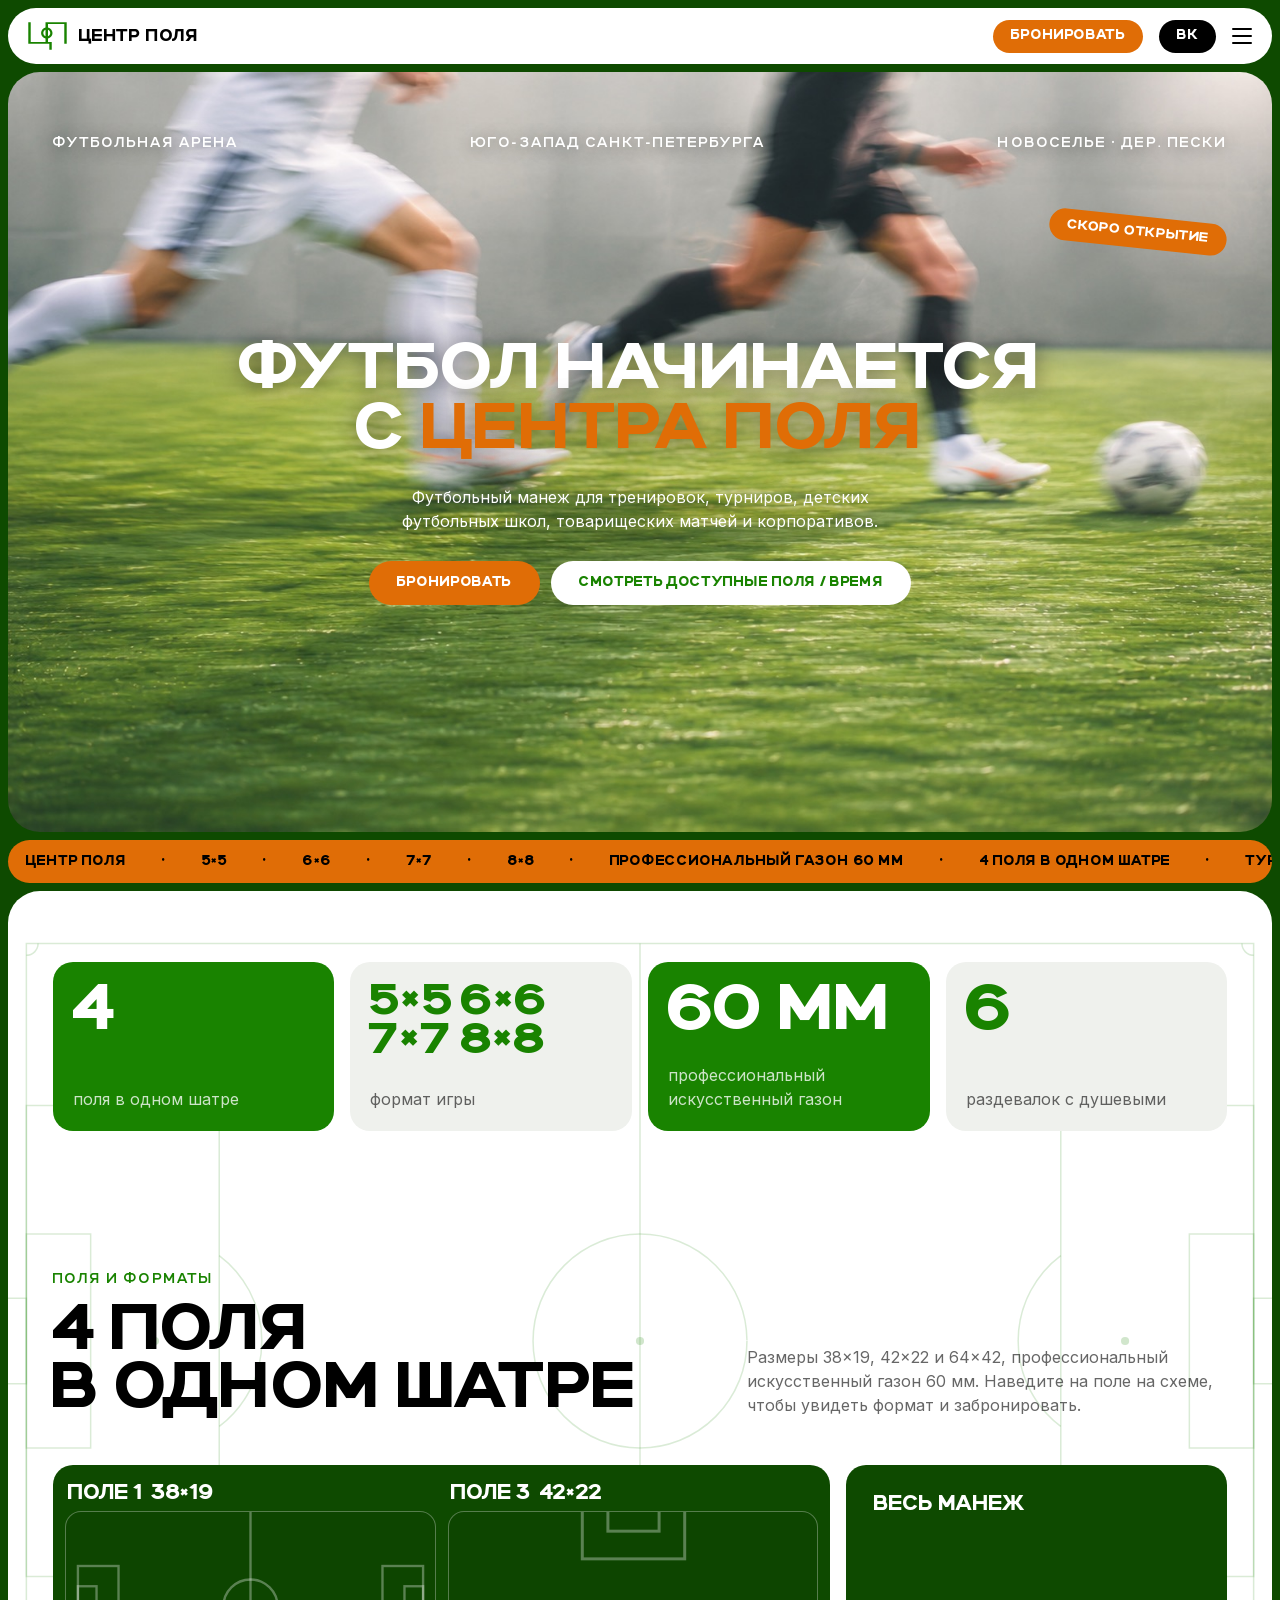
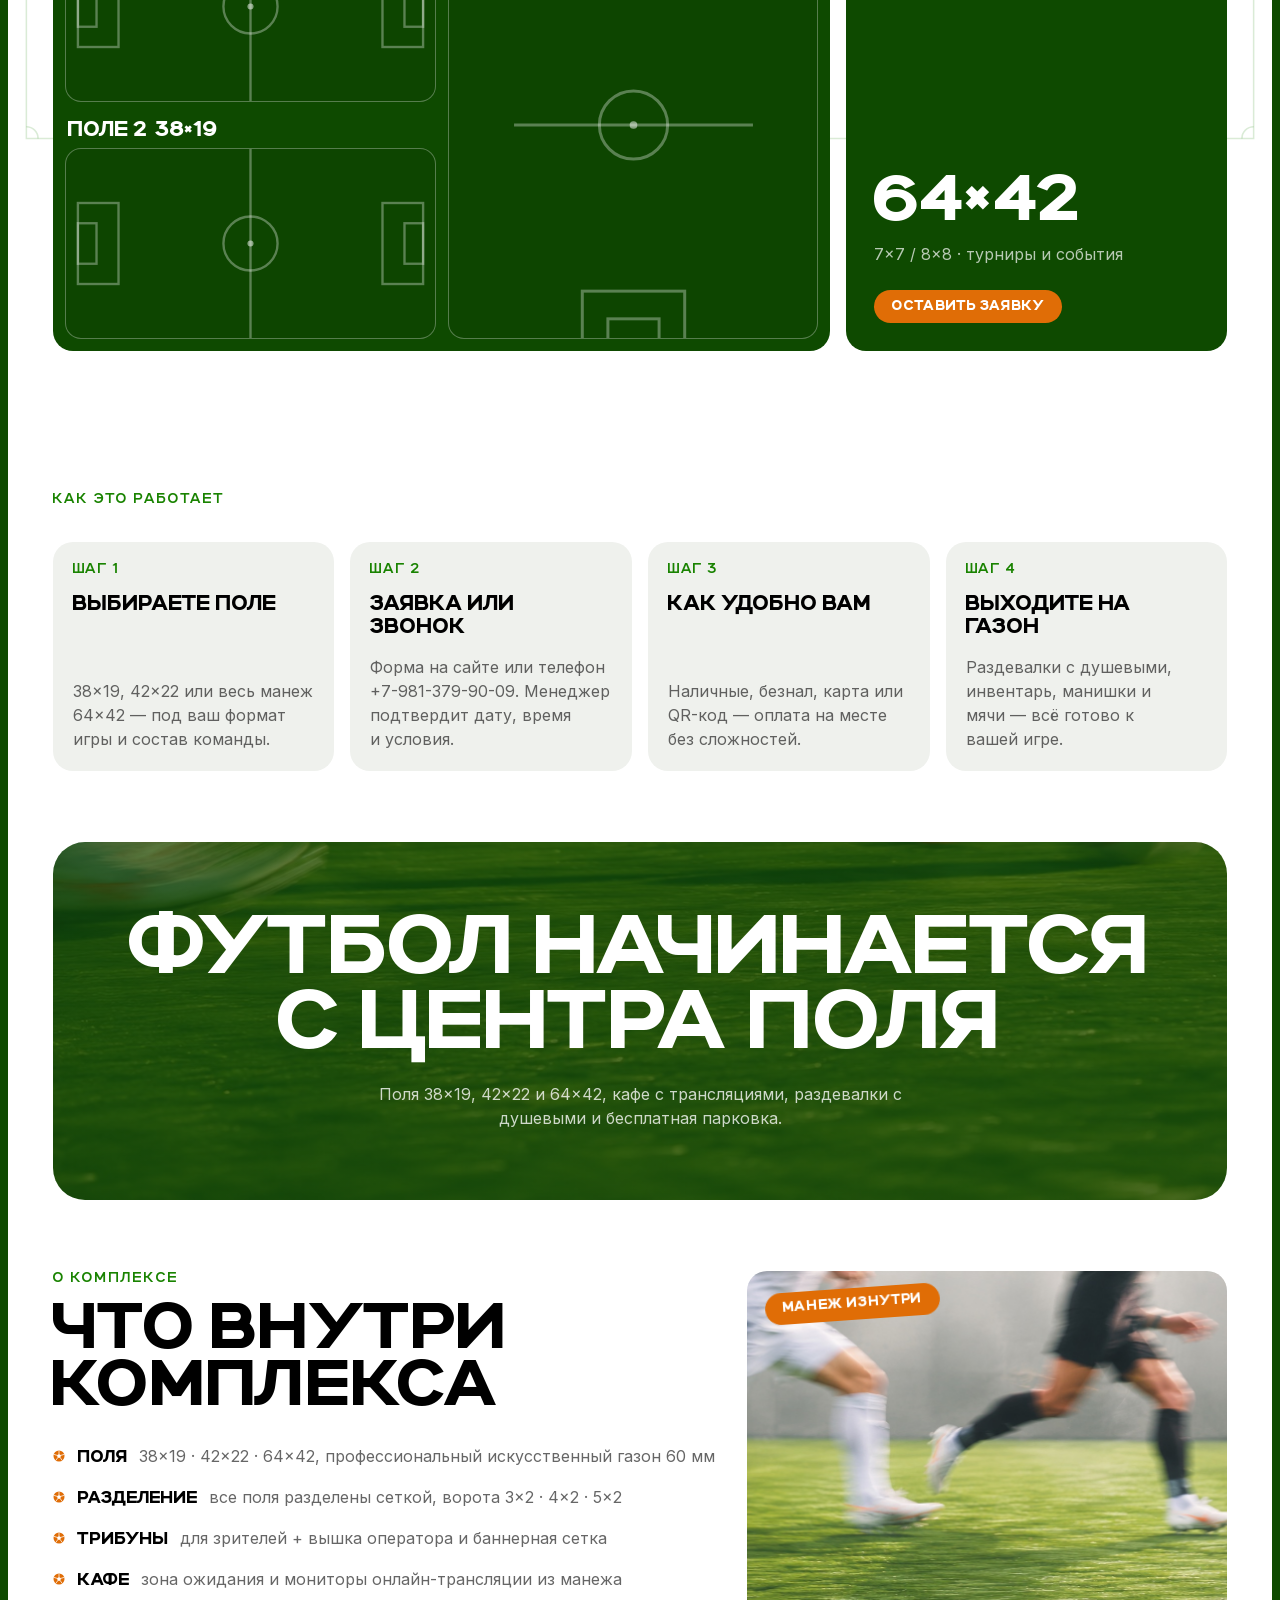
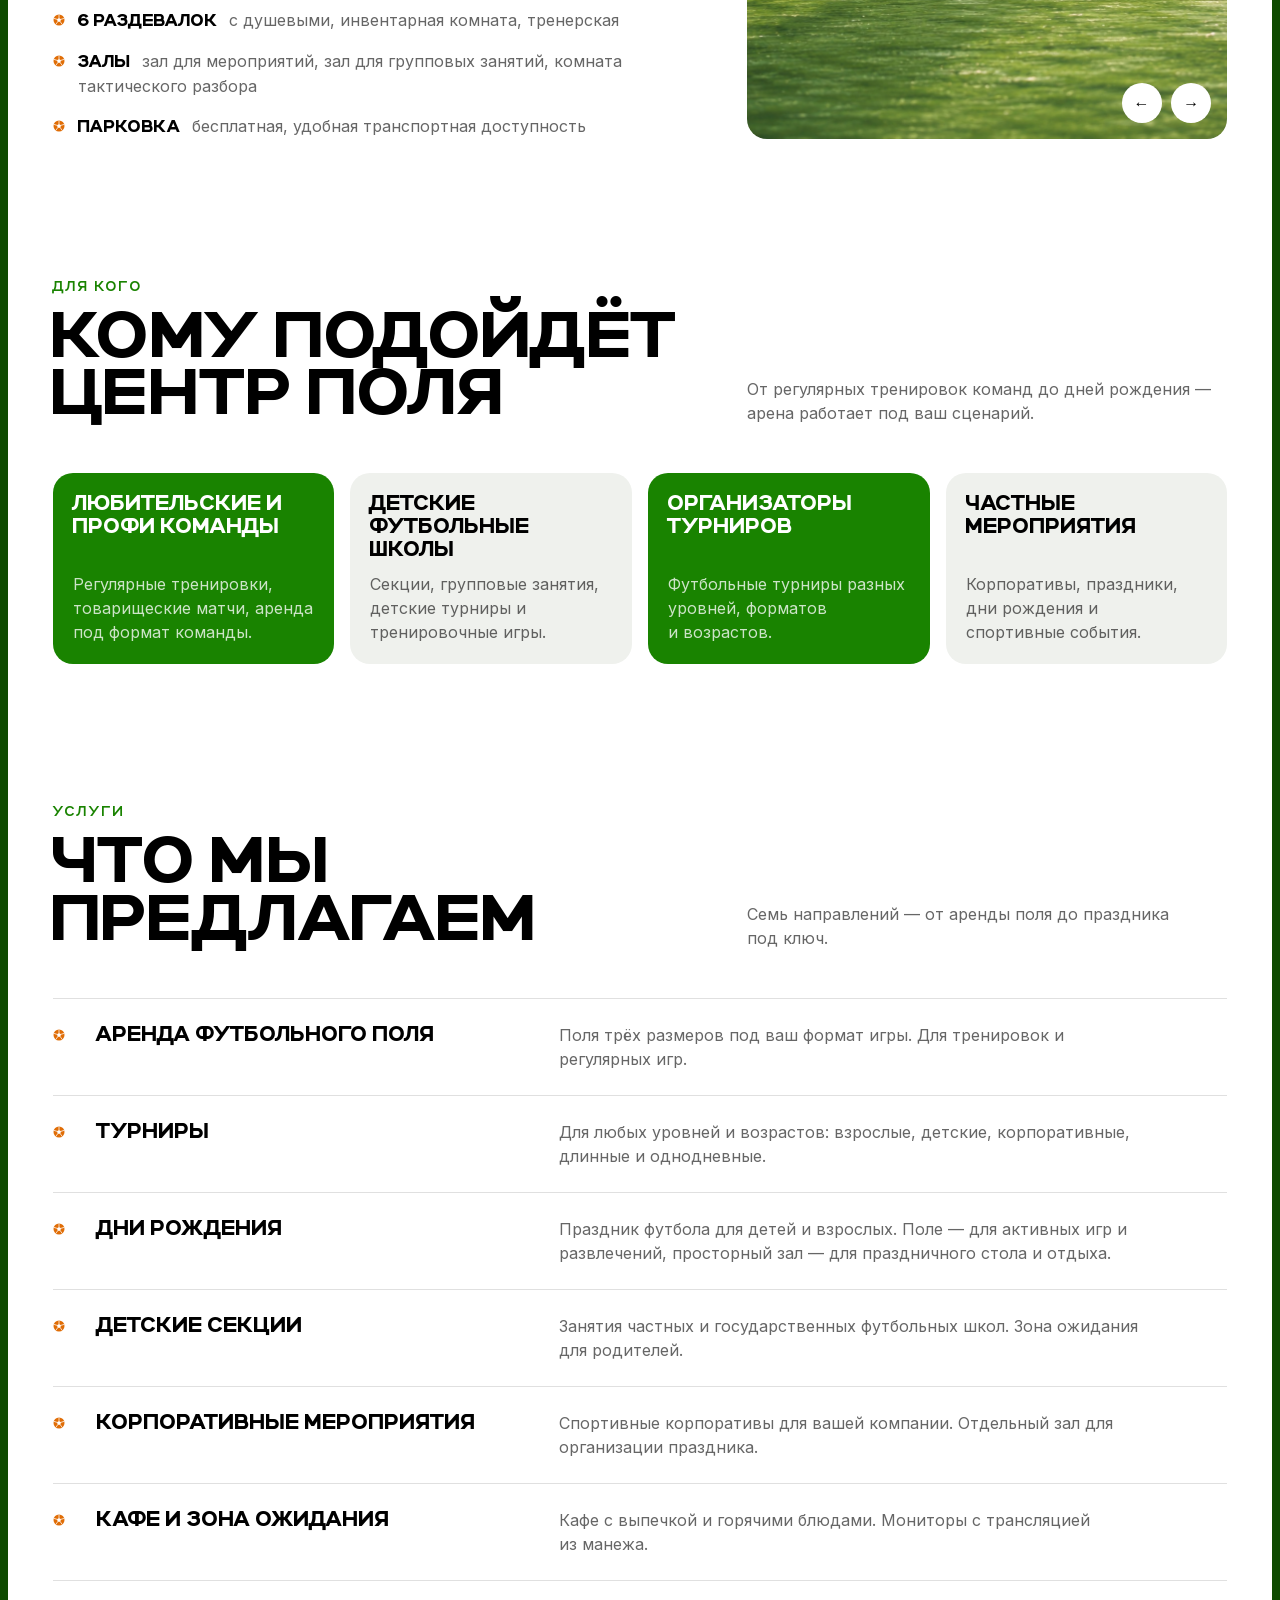
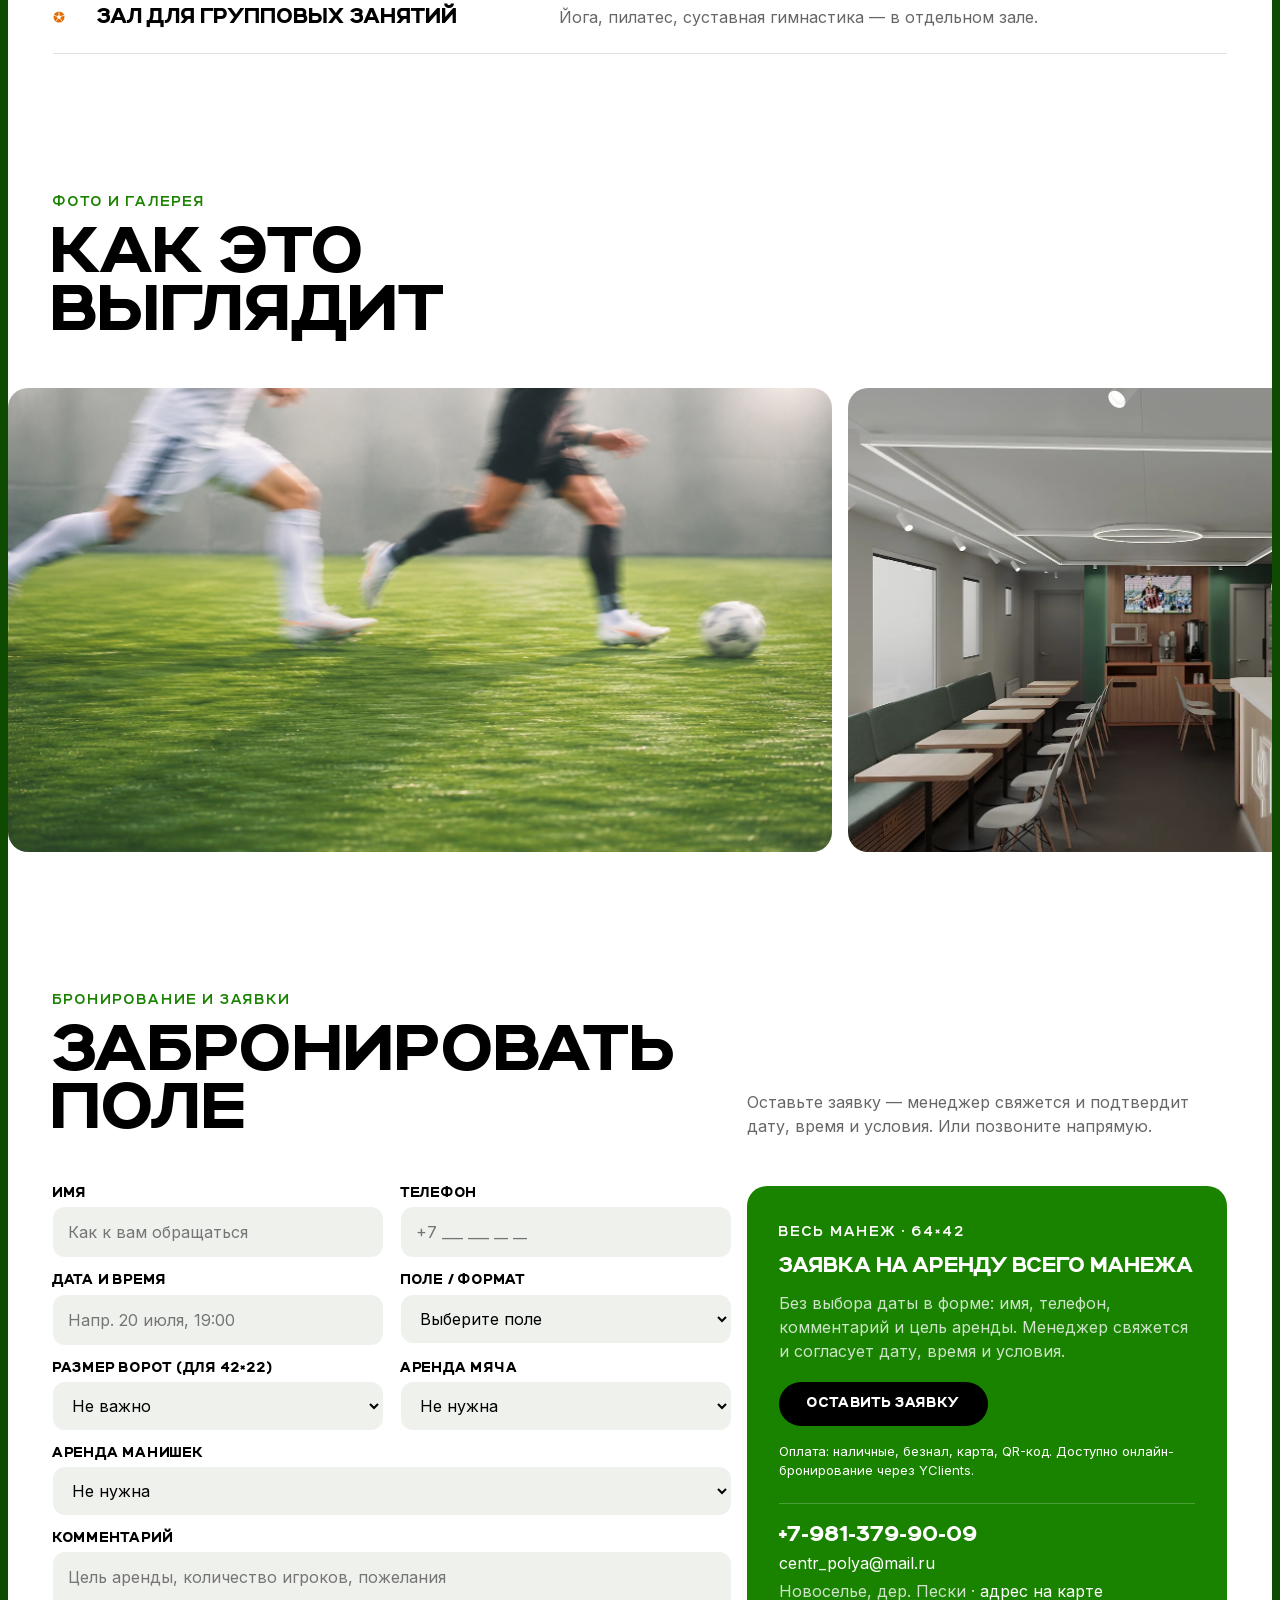
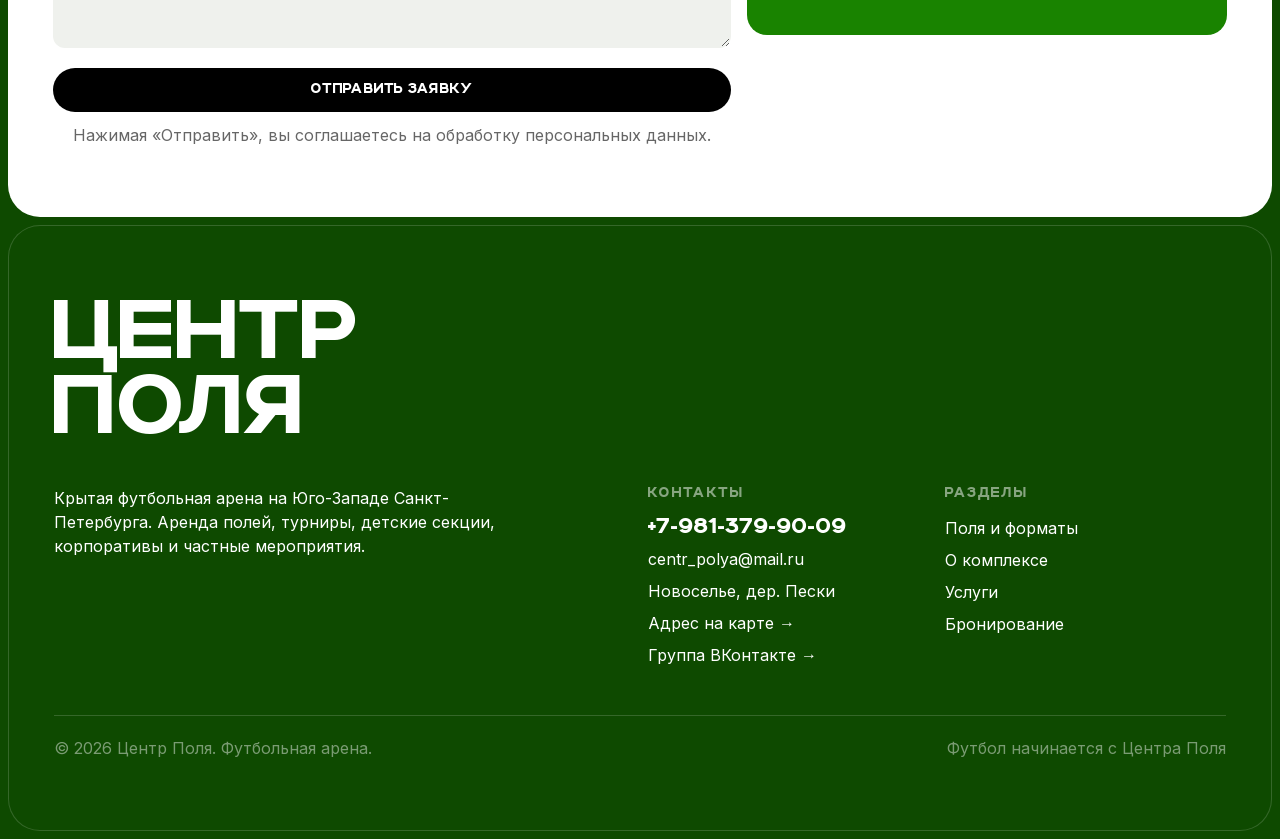
==== commit dcc12949: "Фон: убраны полосы покоса, осталась только разметка поля Co-Authored-By: Claude Opus 5.5 <noreply@an" ====
--- a/index.html
+++ b/index.html
@@ -194,7 +194,6 @@
      sticky, а не fixed: fixed проступал бы поверх героя и подвала. */
   .pbg{position:sticky;top:0;height:100vh;margin-bottom:-100vh;pointer-events:none;}
   .pbg svg{position:absolute;inset:0;width:100%;height:100%;display:block;}
-  .pbg .st{fill:var(--green);fill-opacity:.028;}
   .pbg .ln *{
     fill:none;stroke:var(--green);stroke-opacity:.16;stroke-width:1.3;
     stroke-dasharray:1;stroke-dashoffset:1;animation:pbg-draw 2.4s cubic-bezier(.6,0,.2,1) .3s forwards;
@@ -716,7 +715,7 @@
 
   <main>
     <!-- фоновая разметка поля: прилипает к экрану, пока листается белая часть страницы -->
-    <div class="pbg" aria-hidden="true"><svg class="pbg-l" viewBox="-45 -45 1140 770" preserveAspectRatio="xMidYMid slice"><g><rect class="st" x="0.0" y="0" width="87.5" height="680"/><rect class="st" x="175.0" y="0" width="87.5" height="680"/><rect class="st" x="350.0" y="0" width="87.5" height="680"/><rect class="st" x="525.0" y="0" width="87.5" height="680"/><rect class="st" x="700.0" y="0" width="87.5" height="680"/><rect class="st" x="875.0" y="0" width="87.5" height="680"/></g><g class="ln"><rect x="0" y="0" width="1050" height="680" pathLength="1"/><path d="M525.0 0V680" pathLength="1"/><circle cx="525.0" cy="340.0" r="91.5" pathLength="1"/><rect x="0.0" y="138.5" width="165.0" height="403.0" pathLength="1"/><rect x="0.0" y="248.5" width="55.0" height="183.0" pathLength="1"/><rect x="-18.0" y="303.4" width="18.0" height="73.2" pathLength="1"/><path d="M165.0 266.9A91.5 91.5 0 0 1 165.0 413.1" pathLength="1"/><rect x="885.0" y="138.5" width="165.0" height="403.0" pathLength="1"/><rect x="995.0" y="248.5" width="55.0" height="183.0" pathLength="1"/><rect x="1050.0" y="303.4" width="18.0" height="73.2" pathLength="1"/><path d="M885.0 266.9A91.5 91.5 0 0 0 885.0 413.1" pathLength="1"/><path d="M10 0A10 10 0 0 1 0 10" pathLength="1"/><path d="M1040 0A10 10 0 0 0 1050 10" pathLength="1"/><path d="M0 670A10 10 0 0 1 10 680" pathLength="1"/><path d="M1050 670A10 10 0 0 0 1040 680" pathLength="1"/></g><g><circle class="dt" cx="525.0" cy="340.0" r="3.5"/><circle class="dt" cx="110" cy="340.0" r="3.5"/><circle class="dt" cx="940" cy="340.0" r="3.5"/></g></svg><svg class="pbg-p" viewBox="-45 -45 770 1140" preserveAspectRatio="xMidYMid slice"><g transform="translate(680 0) rotate(90)"><g><rect class="st" x="0.0" y="0" width="87.5" height="680"/><rect class="st" x="175.0" y="0" width="87.5" height="680"/><rect class="st" x="350.0" y="0" width="87.5" height="680"/><rect class="st" x="525.0" y="0" width="87.5" height="680"/><rect class="st" x="700.0" y="0" width="87.5" height="680"/><rect class="st" x="875.0" y="0" width="87.5" height="680"/></g><g class="ln"><rect x="0" y="0" width="1050" height="680" pathLength="1"/><path d="M525.0 0V680" pathLength="1"/><circle cx="525.0" cy="340.0" r="91.5" pathLength="1"/><rect x="0.0" y="138.5" width="165.0" height="403.0" pathLength="1"/><rect x="0.0" y="248.5" width="55.0" height="183.0" pathLength="1"/><rect x="-18.0" y="303.4" width="18.0" height="73.2" pathLength="1"/><path d="M165.0 266.9A91.5 91.5 0 0 1 165.0 413.1" pathLength="1"/><rect x="885.0" y="138.5" width="165.0" height="403.0" pathLength="1"/><rect x="995.0" y="248.5" width="55.0" height="183.0" pathLength="1"/><rect x="1050.0" y="303.4" width="18.0" height="73.2" pathLength="1"/><path d="M885.0 266.9A91.5 91.5 0 0 0 885.0 413.1" pathLength="1"/><path d="M10 0A10 10 0 0 1 0 10" pathLength="1"/><path d="M1040 0A10 10 0 0 0 1050 10" pathLength="1"/><path d="M0 670A10 10 0 0 1 10 680" pathLength="1"/><path d="M1050 670A10 10 0 0 0 1040 680" pathLength="1"/></g><g><circle class="dt" cx="525.0" cy="340.0" r="3.5"/><circle class="dt" cx="110" cy="340.0" r="3.5"/><circle class="dt" cx="940" cy="340.0" r="3.5"/></g></g></svg></div>
+    <div class="pbg" aria-hidden="true"><svg class="pbg-l" viewBox="-45 -45 1140 770" preserveAspectRatio="xMidYMid slice"><g class="ln"><rect x="0" y="0" width="1050" height="680" pathLength="1"/><path d="M525.0 0V680" pathLength="1"/><circle cx="525.0" cy="340.0" r="91.5" pathLength="1"/><rect x="0.0" y="138.5" width="165.0" height="403.0" pathLength="1"/><rect x="0.0" y="248.5" width="55.0" height="183.0" pathLength="1"/><rect x="-18.0" y="303.4" width="18.0" height="73.2" pathLength="1"/><path d="M165.0 266.9A91.5 91.5 0 0 1 165.0 413.1" pathLength="1"/><rect x="885.0" y="138.5" width="165.0" height="403.0" pathLength="1"/><rect x="995.0" y="248.5" width="55.0" height="183.0" pathLength="1"/><rect x="1050.0" y="303.4" width="18.0" height="73.2" pathLength="1"/><path d="M885.0 266.9A91.5 91.5 0 0 0 885.0 413.1" pathLength="1"/><path d="M10 0A10 10 0 0 1 0 10" pathLength="1"/><path d="M1040 0A10 10 0 0 0 1050 10" pathLength="1"/><path d="M0 670A10 10 0 0 1 10 680" pathLength="1"/><path d="M1050 670A10 10 0 0 0 1040 680" pathLength="1"/></g><g><circle class="dt" cx="525.0" cy="340.0" r="3.5"/><circle class="dt" cx="110" cy="340.0" r="3.5"/><circle class="dt" cx="940" cy="340.0" r="3.5"/></g></svg><svg class="pbg-p" viewBox="-45 -45 770 1140" preserveAspectRatio="xMidYMid slice"><g transform="translate(680 0) rotate(90)"><g class="ln"><rect x="0" y="0" width="1050" height="680" pathLength="1"/><path d="M525.0 0V680" pathLength="1"/><circle cx="525.0" cy="340.0" r="91.5" pathLength="1"/><rect x="0.0" y="138.5" width="165.0" height="403.0" pathLength="1"/><rect x="0.0" y="248.5" width="55.0" height="183.0" pathLength="1"/><rect x="-18.0" y="303.4" width="18.0" height="73.2" pathLength="1"/><path d="M165.0 266.9A91.5 91.5 0 0 1 165.0 413.1" pathLength="1"/><rect x="885.0" y="138.5" width="165.0" height="403.0" pathLength="1"/><rect x="995.0" y="248.5" width="55.0" height="183.0" pathLength="1"/><rect x="1050.0" y="303.4" width="18.0" height="73.2" pathLength="1"/><path d="M885.0 266.9A91.5 91.5 0 0 0 885.0 413.1" pathLength="1"/><path d="M10 0A10 10 0 0 1 0 10" pathLength="1"/><path d="M1040 0A10 10 0 0 0 1050 10" pathLength="1"/><path d="M0 670A10 10 0 0 1 10 680" pathLength="1"/><path d="M1050 670A10 10 0 0 0 1040 680" pathLength="1"/></g><g><circle class="dt" cx="525.0" cy="340.0" r="3.5"/><circle class="dt" cx="110" cy="340.0" r="3.5"/><circle class="dt" cx="940" cy="340.0" r="3.5"/></g></g></svg></div>
 
     <!-- ============ ЦИФРЫ ============ -->
     <section class="blk" aria-label="Ключевые цифры">
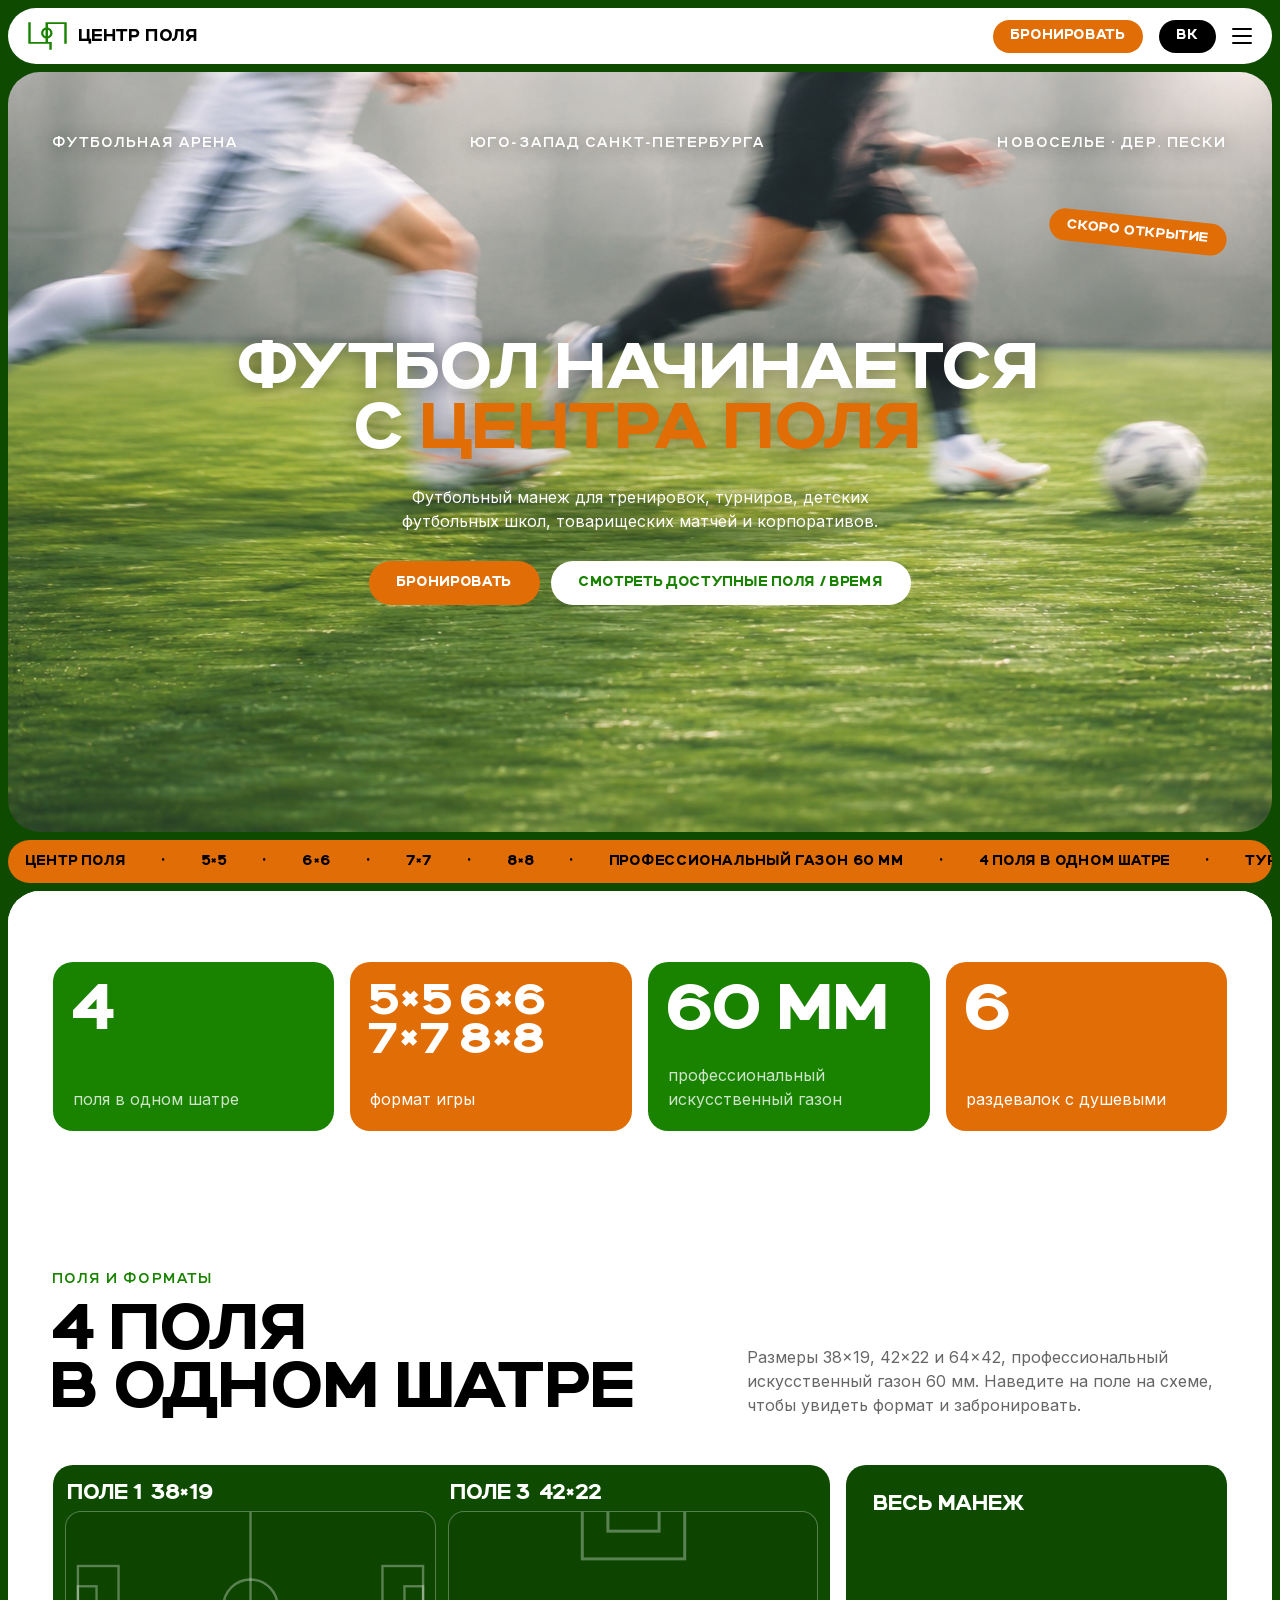
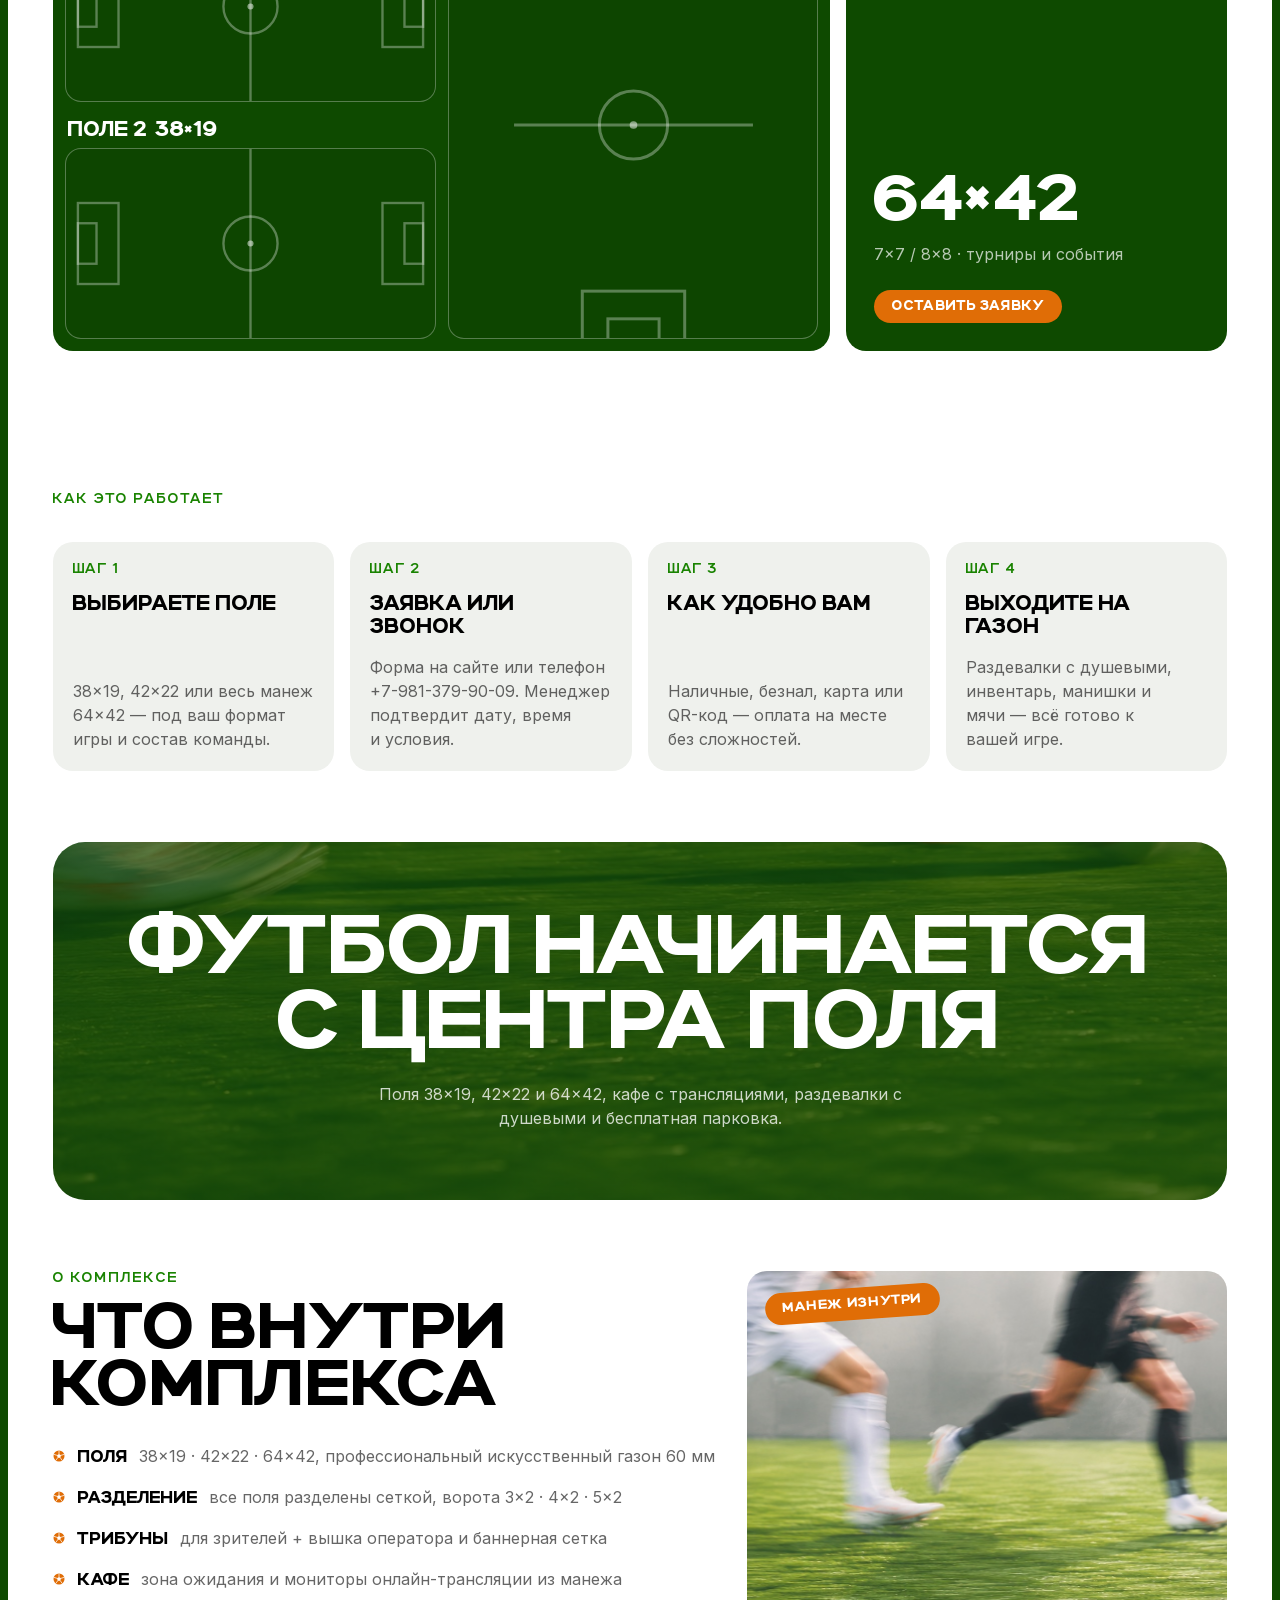
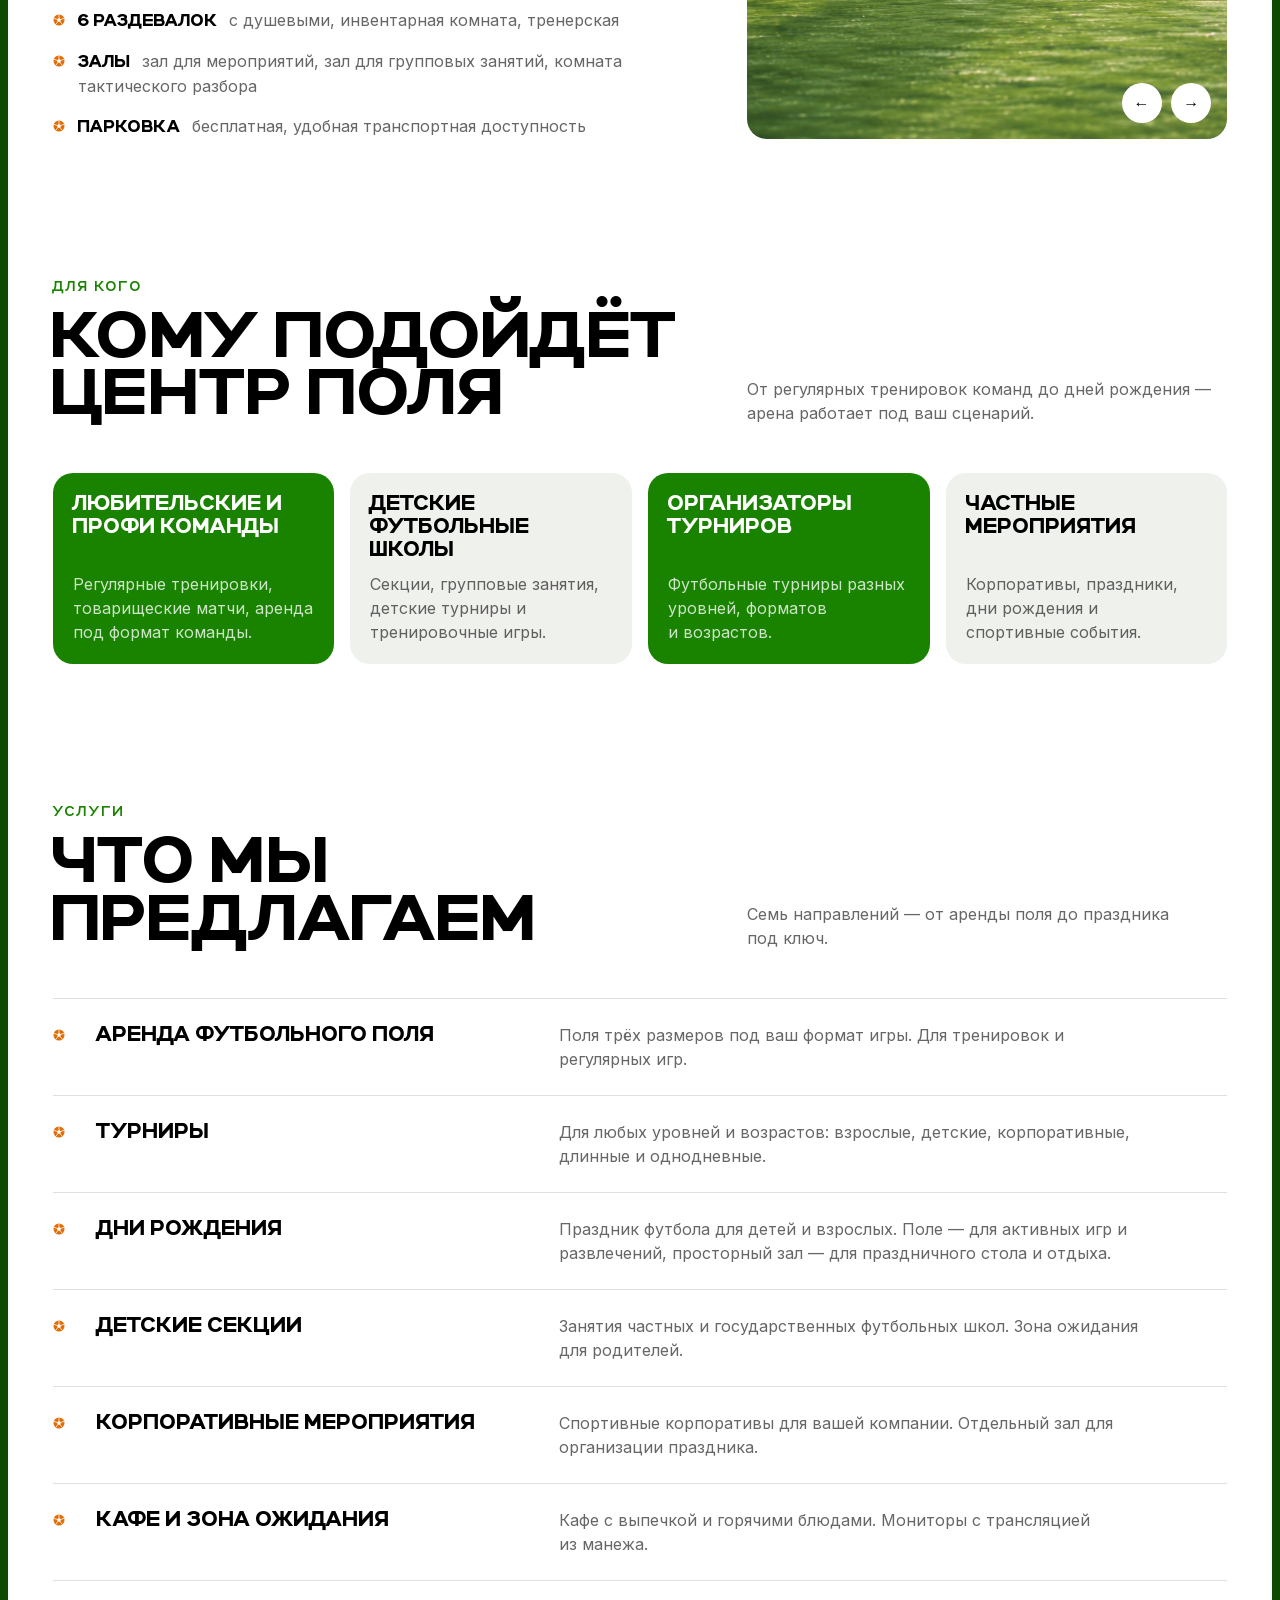
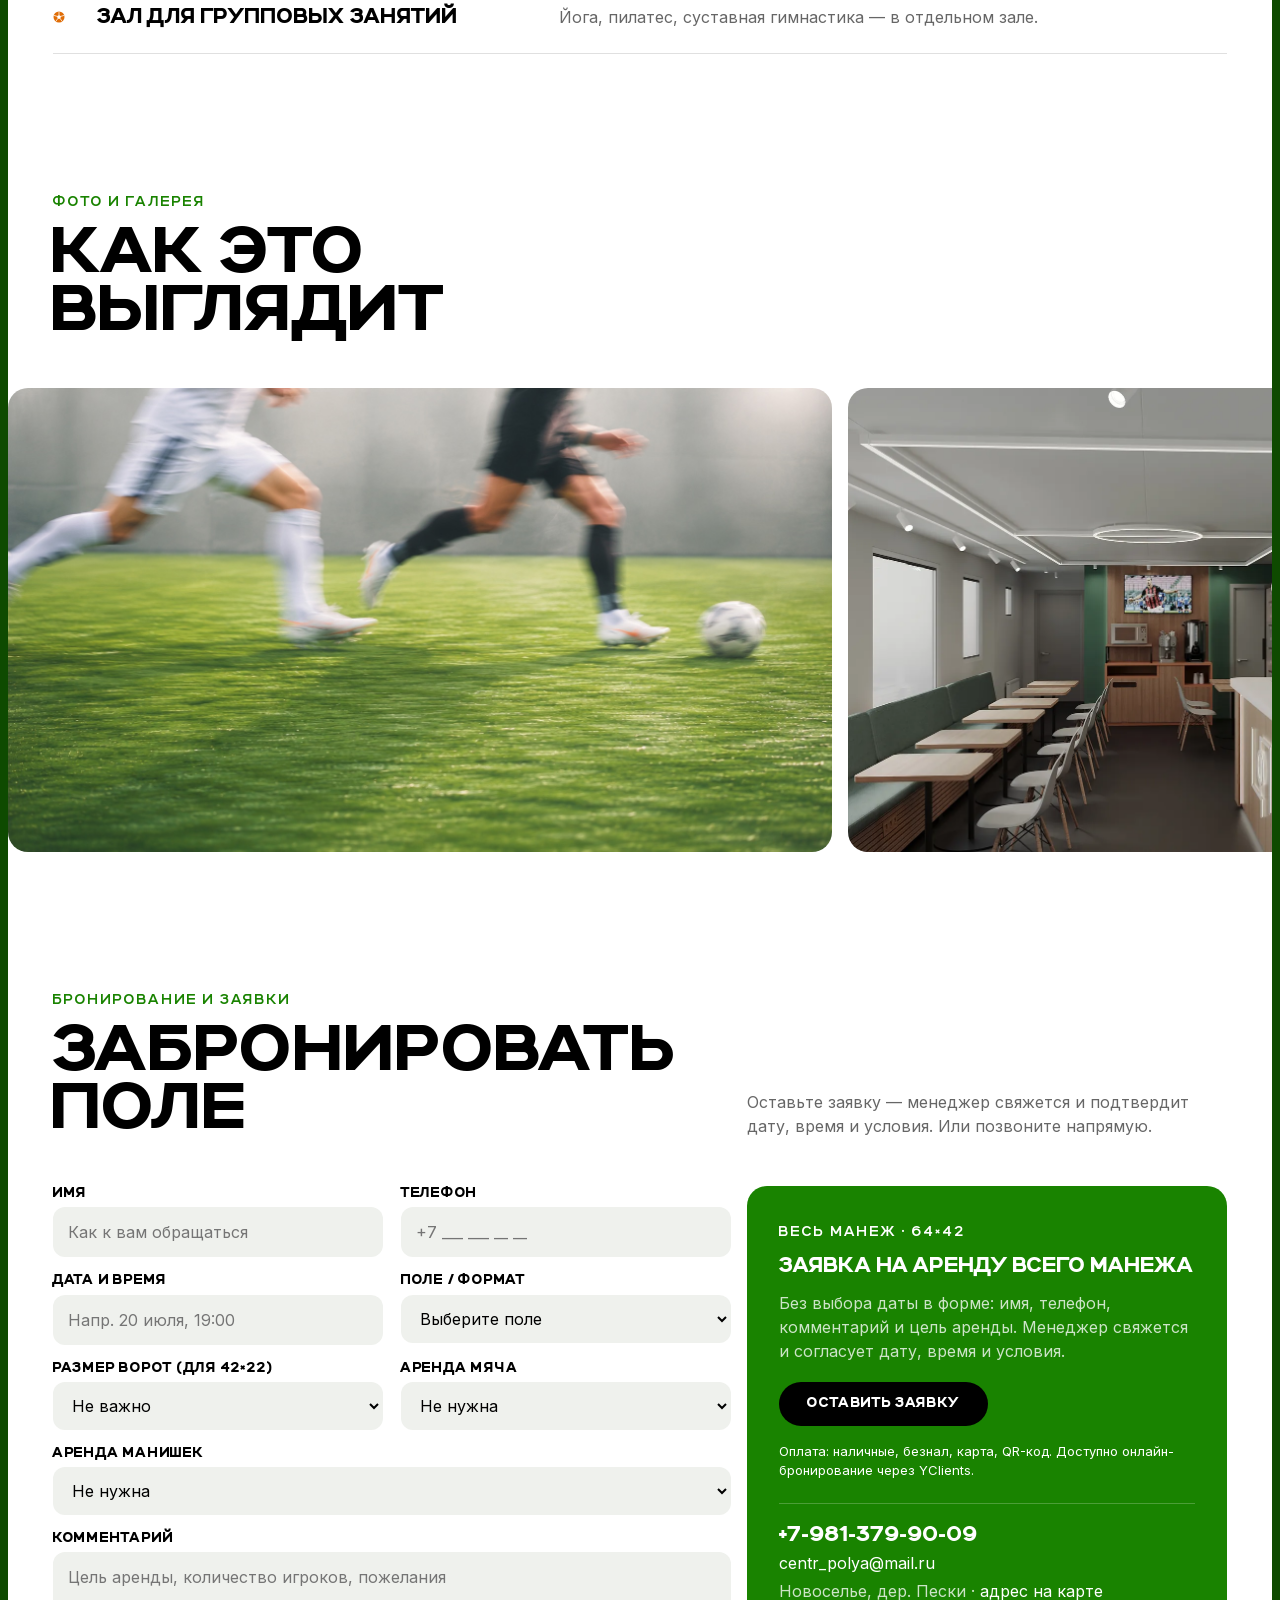
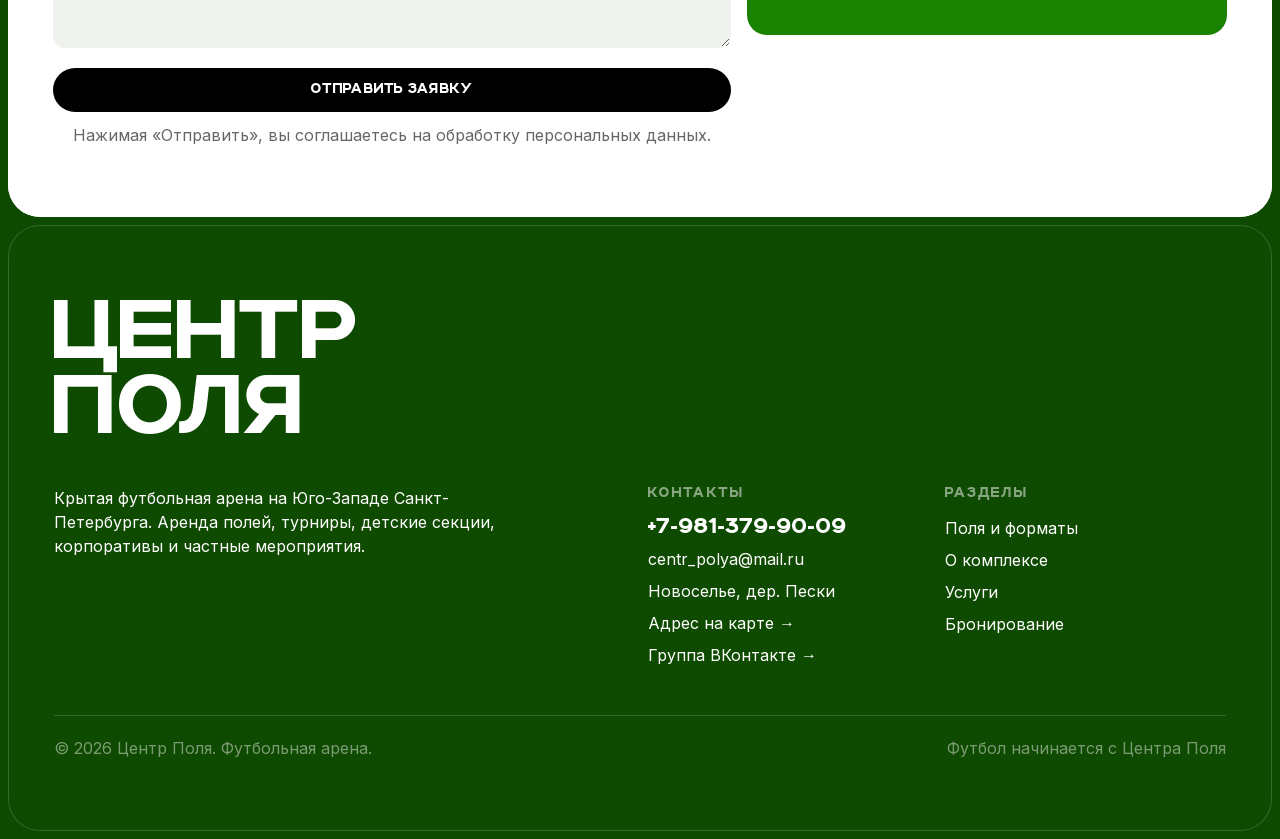
==== commit b0948683: "Блок цифр: серые плашки — оранжевые с белым текстом; фон с разметкой поля убран Co-Authored-By: Clau" ====
--- a/index.html
+++ b/index.html
@@ -181,29 +181,11 @@
   main{
     background:var(--white);
     border-radius:var(--r);
-    /* clip, а не hidden: иначе main становится контейнером прокрутки
-       и фоновая разметка .pbg перестаёт прилипать к экрану */
-    overflow:hidden;overflow:clip;
+    overflow:hidden;
     margin-bottom:var(--frame);
   }
-  main .blk{color:var(--black);}
-
-  /* ============ ФОН: РАЗМЕТКА ПОЛЯ ============
-     Слой высотой в экран прилипает к верху (sticky) и стоит на месте, пока
-     листаются блоки; отрицательный отступ снизу убирает его из потока.
-     sticky, а не fixed: fixed проступал бы поверх героя и подвала. */
-  .pbg{position:sticky;top:0;height:100vh;margin-bottom:-100vh;pointer-events:none;}
-  .pbg svg{position:absolute;inset:0;width:100%;height:100%;display:block;}
-  .pbg .ln *{
-    fill:none;stroke:var(--green);stroke-opacity:.16;stroke-width:1.3;
-    stroke-dasharray:1;stroke-dashoffset:1;animation:pbg-draw 2.4s cubic-bezier(.6,0,.2,1) .3s forwards;
-  }
-  /* в портретной ориентации рисунок мельче — линии толще, чтобы на экране были те же ~1,5px */
-  .pbg-p .ln *{stroke-width:2.6;}
-  .pbg circle.dt{fill:var(--green);fill-opacity:.2;}
-  @keyframes pbg-draw{to{stroke-dashoffset:0;}}
-  .pbg-p{visibility:hidden;}
-  @media (orientation:portrait){.pbg-l{visibility:hidden;}.pbg-p{visibility:visible;}}
+  main .blk{background:var(--white);color:var(--black);}
+
 
   /* ============ КНОПКИ ============ */
   .btn{
@@ -331,13 +313,13 @@
     font-size:min(var(--fs-h2),2.75rem);
   }
   .stat > span{margin-top:auto;padding-top:1.5rem;}
-  /* плашки по очереди: зелёная — серая */
+  /* плашки по очереди: зелёная — оранжевая (серые сливались с белым фоном) */
   .stat:nth-child(odd){background:var(--green);}
   .stat:nth-child(odd) b{color:var(--white);}
   .stat:nth-child(odd) > span{color:var(--w-78);}
-  .stat:nth-child(even){background:var(--grey);}
-  .stat:nth-child(even) b{color:var(--green);}
-  .stat:nth-child(even) > span{color:var(--ink-60);}
+  .stat:nth-child(even){background:var(--yellow);}
+  .stat:nth-child(even) b{color:var(--white);}
+  .stat:nth-child(even) > span{color:var(--white);}
 
   /* ============ ПОЛЯ: интерактивная схема манежа ============ */
   .fields2{display:grid;grid-template-columns:repeat(12,1fr);gap:var(--gap);align-items:stretch;}
@@ -714,8 +696,6 @@
   </div>
 
   <main>
-    <!-- фоновая разметка поля: прилипает к экрану, пока листается белая часть страницы -->
-    <div class="pbg" aria-hidden="true"><svg class="pbg-l" viewBox="-45 -45 1140 770" preserveAspectRatio="xMidYMid slice"><g class="ln"><rect x="0" y="0" width="1050" height="680" pathLength="1"/><path d="M525.0 0V680" pathLength="1"/><circle cx="525.0" cy="340.0" r="91.5" pathLength="1"/><rect x="0.0" y="138.5" width="165.0" height="403.0" pathLength="1"/><rect x="0.0" y="248.5" width="55.0" height="183.0" pathLength="1"/><rect x="-18.0" y="303.4" width="18.0" height="73.2" pathLength="1"/><path d="M165.0 266.9A91.5 91.5 0 0 1 165.0 413.1" pathLength="1"/><rect x="885.0" y="138.5" width="165.0" height="403.0" pathLength="1"/><rect x="995.0" y="248.5" width="55.0" height="183.0" pathLength="1"/><rect x="1050.0" y="303.4" width="18.0" height="73.2" pathLength="1"/><path d="M885.0 266.9A91.5 91.5 0 0 0 885.0 413.1" pathLength="1"/><path d="M10 0A10 10 0 0 1 0 10" pathLength="1"/><path d="M1040 0A10 10 0 0 0 1050 10" pathLength="1"/><path d="M0 670A10 10 0 0 1 10 680" pathLength="1"/><path d="M1050 670A10 10 0 0 0 1040 680" pathLength="1"/></g><g><circle class="dt" cx="525.0" cy="340.0" r="3.5"/><circle class="dt" cx="110" cy="340.0" r="3.5"/><circle class="dt" cx="940" cy="340.0" r="3.5"/></g></svg><svg class="pbg-p" viewBox="-45 -45 770 1140" preserveAspectRatio="xMidYMid slice"><g transform="translate(680 0) rotate(90)"><g class="ln"><rect x="0" y="0" width="1050" height="680" pathLength="1"/><path d="M525.0 0V680" pathLength="1"/><circle cx="525.0" cy="340.0" r="91.5" pathLength="1"/><rect x="0.0" y="138.5" width="165.0" height="403.0" pathLength="1"/><rect x="0.0" y="248.5" width="55.0" height="183.0" pathLength="1"/><rect x="-18.0" y="303.4" width="18.0" height="73.2" pathLength="1"/><path d="M165.0 266.9A91.5 91.5 0 0 1 165.0 413.1" pathLength="1"/><rect x="885.0" y="138.5" width="165.0" height="403.0" pathLength="1"/><rect x="995.0" y="248.5" width="55.0" height="183.0" pathLength="1"/><rect x="1050.0" y="303.4" width="18.0" height="73.2" pathLength="1"/><path d="M885.0 266.9A91.5 91.5 0 0 0 885.0 413.1" pathLength="1"/><path d="M10 0A10 10 0 0 1 0 10" pathLength="1"/><path d="M1040 0A10 10 0 0 0 1050 10" pathLength="1"/><path d="M0 670A10 10 0 0 1 10 680" pathLength="1"/><path d="M1050 670A10 10 0 0 0 1040 680" pathLength="1"/></g><g><circle class="dt" cx="525.0" cy="340.0" r="3.5"/><circle class="dt" cx="110" cy="340.0" r="3.5"/><circle class="dt" cx="940" cy="340.0" r="3.5"/></g></g></svg></div>
 
     <!-- ============ ЦИФРЫ ============ -->
     <section class="blk" aria-label="Ключевые цифры">
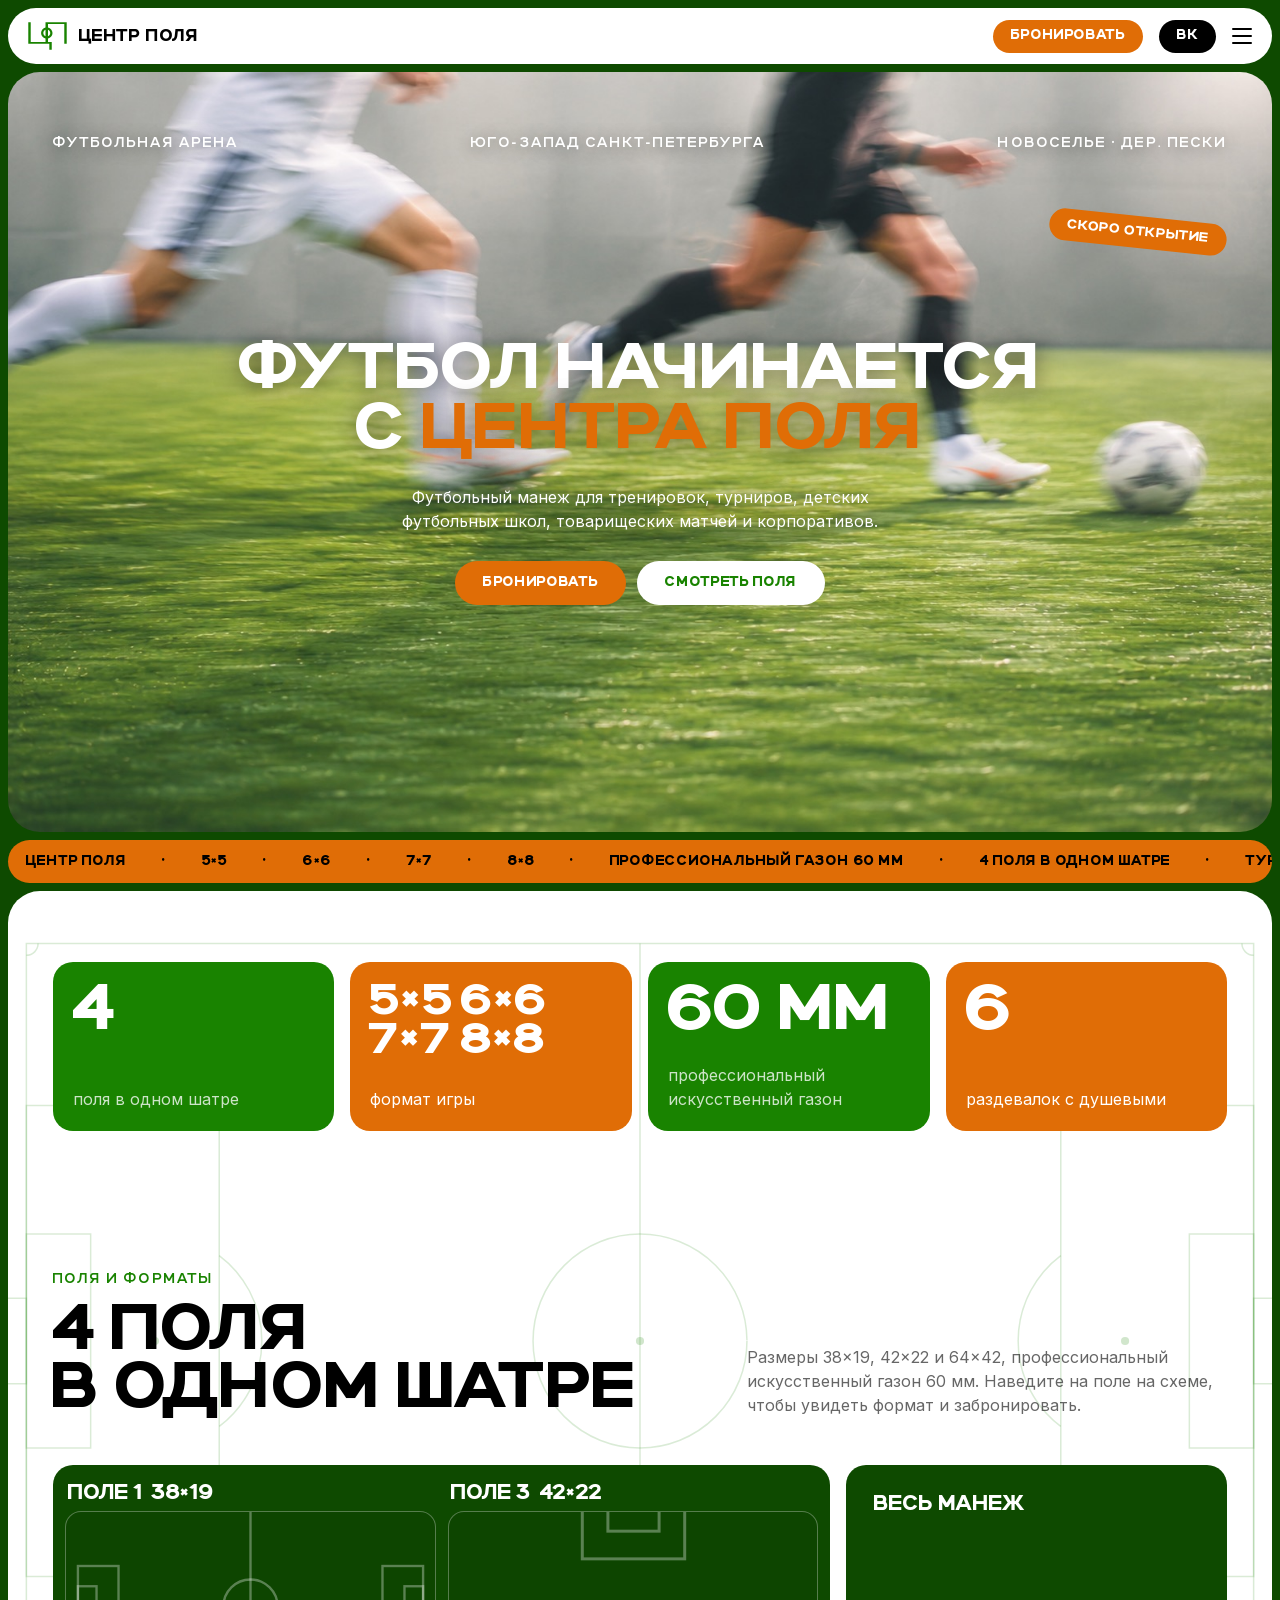
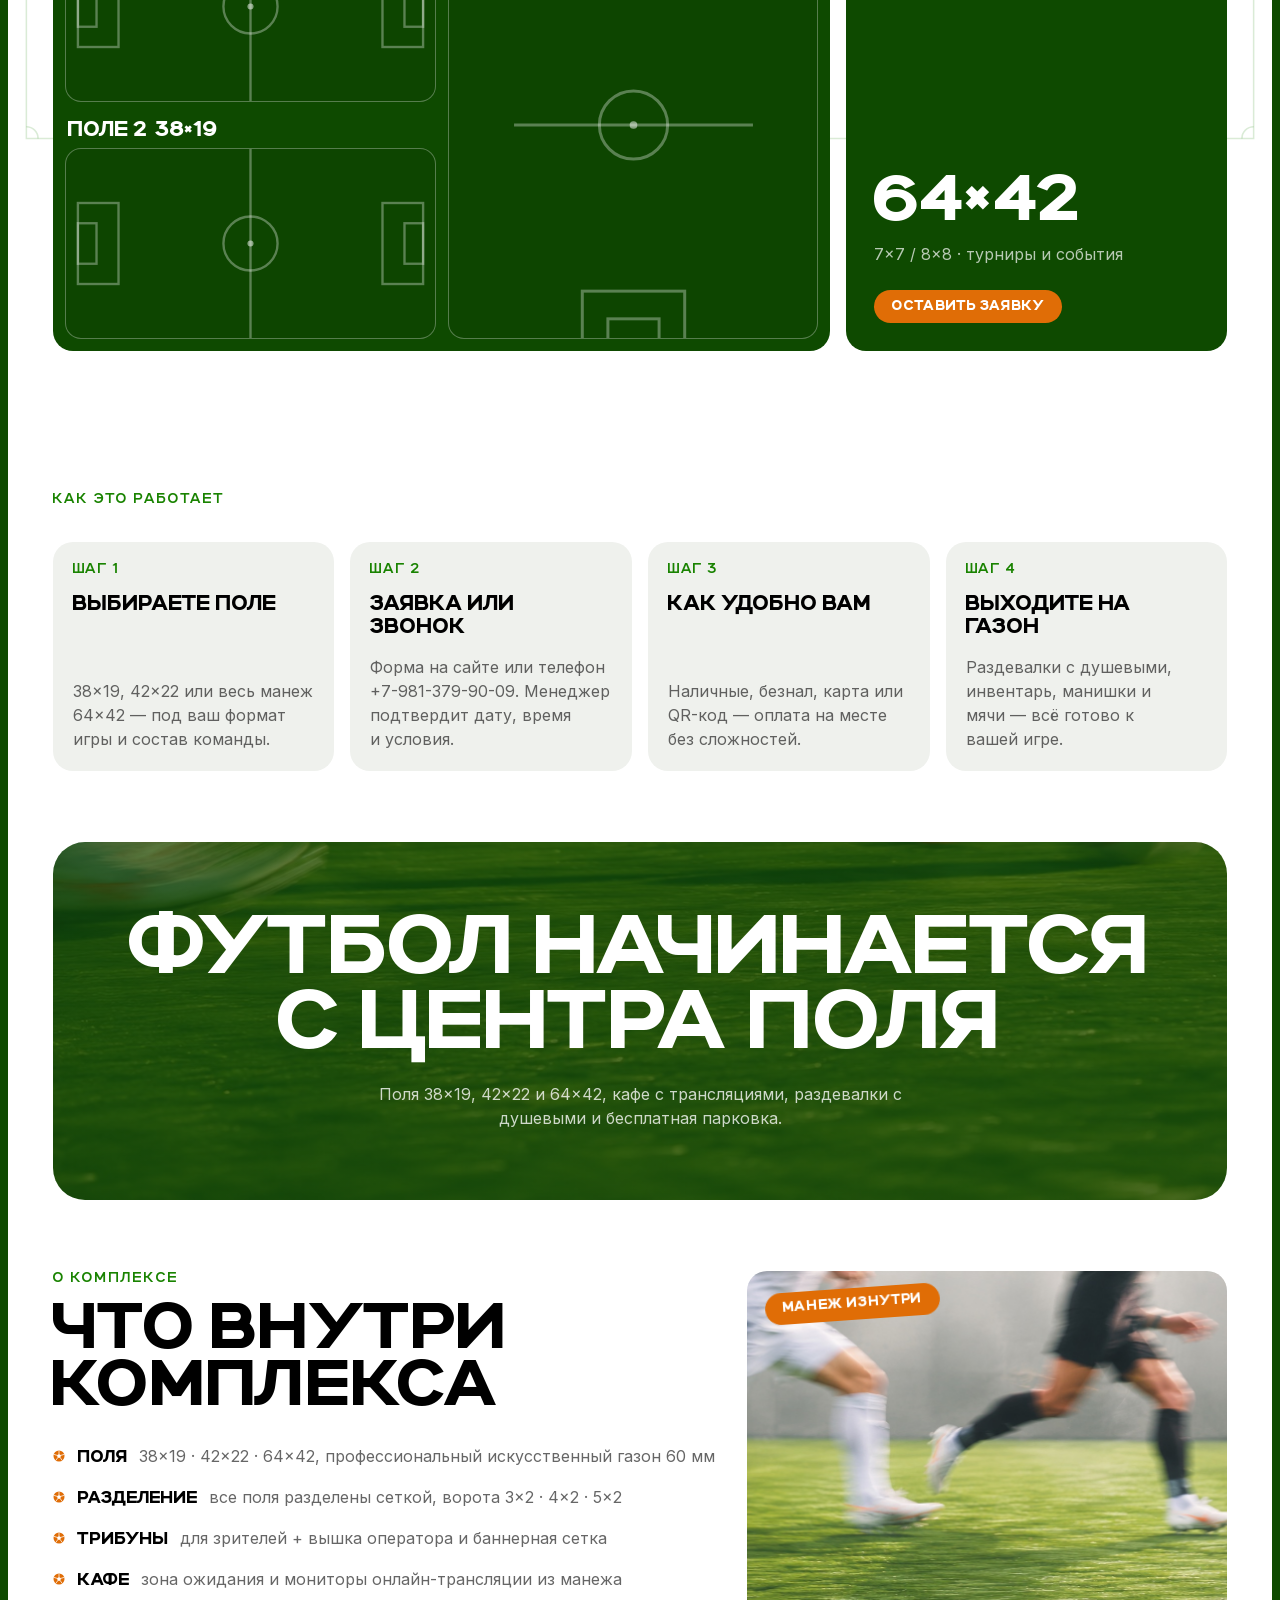
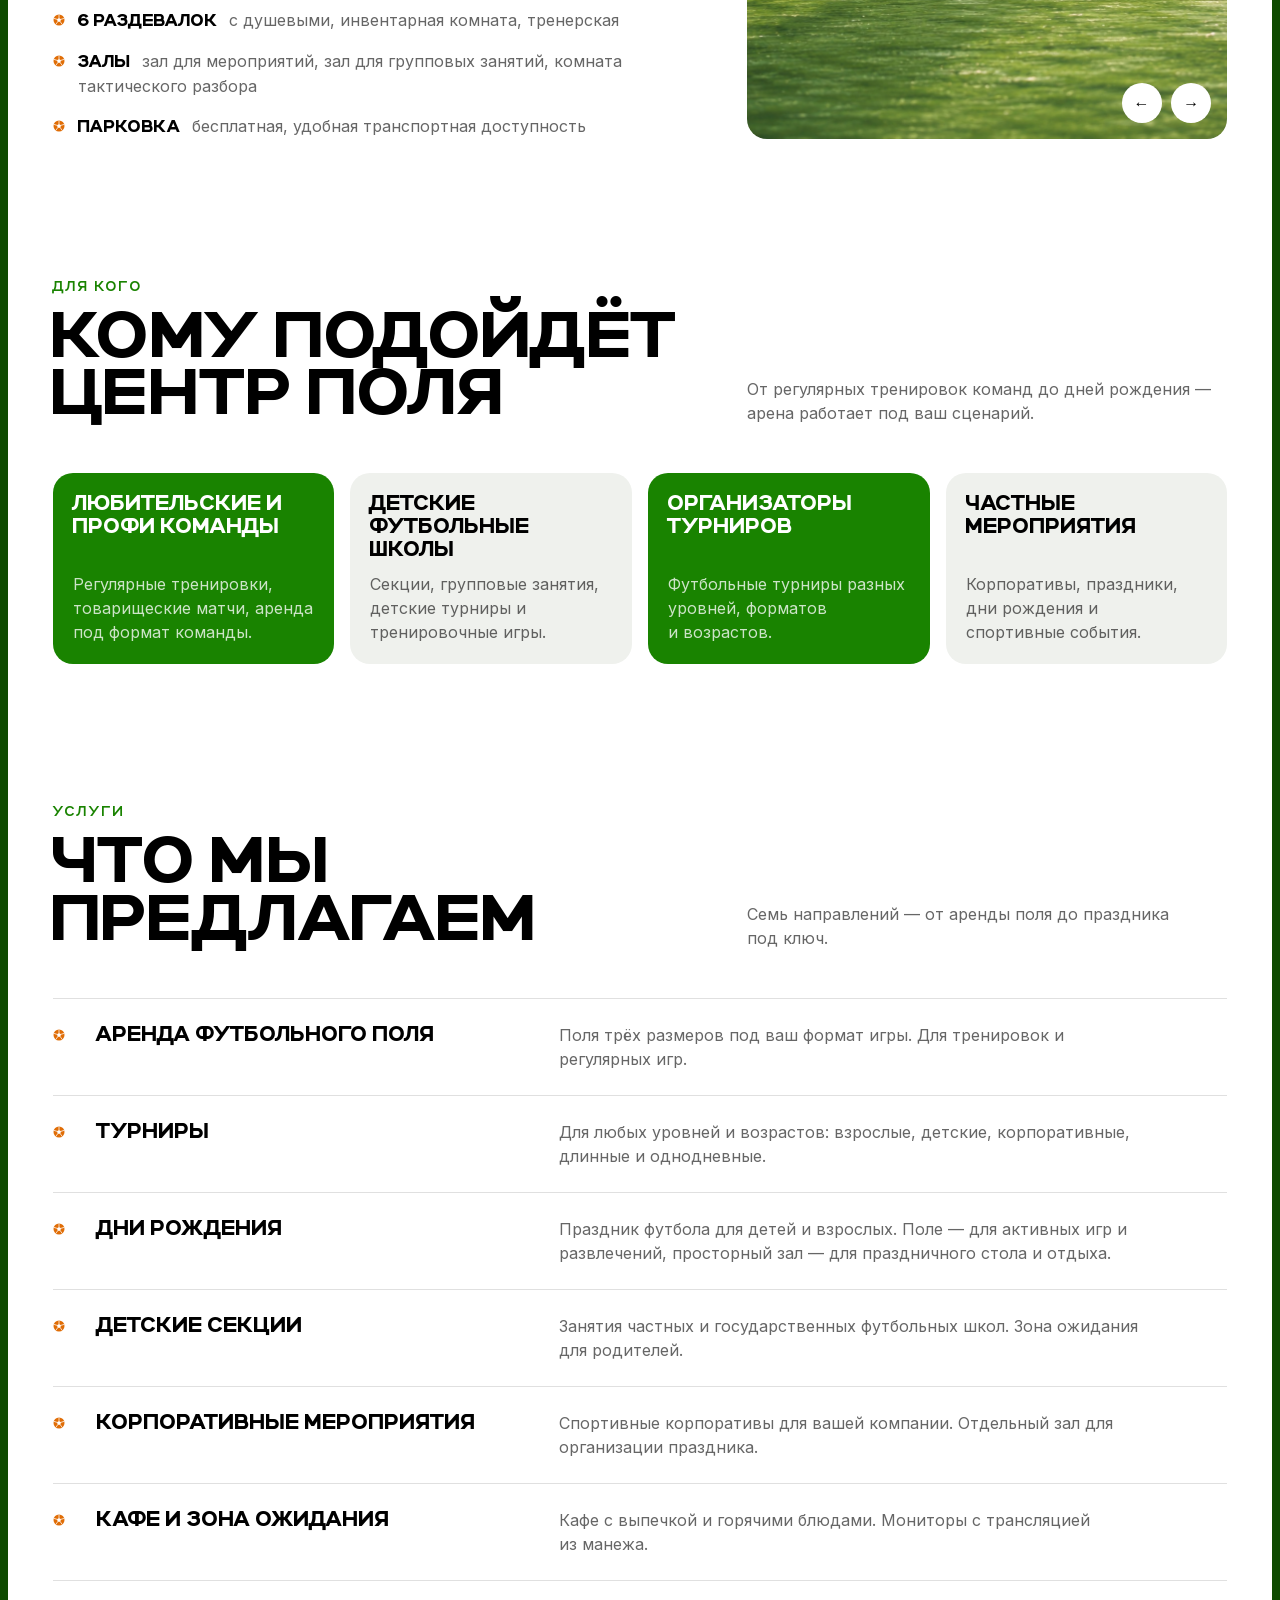
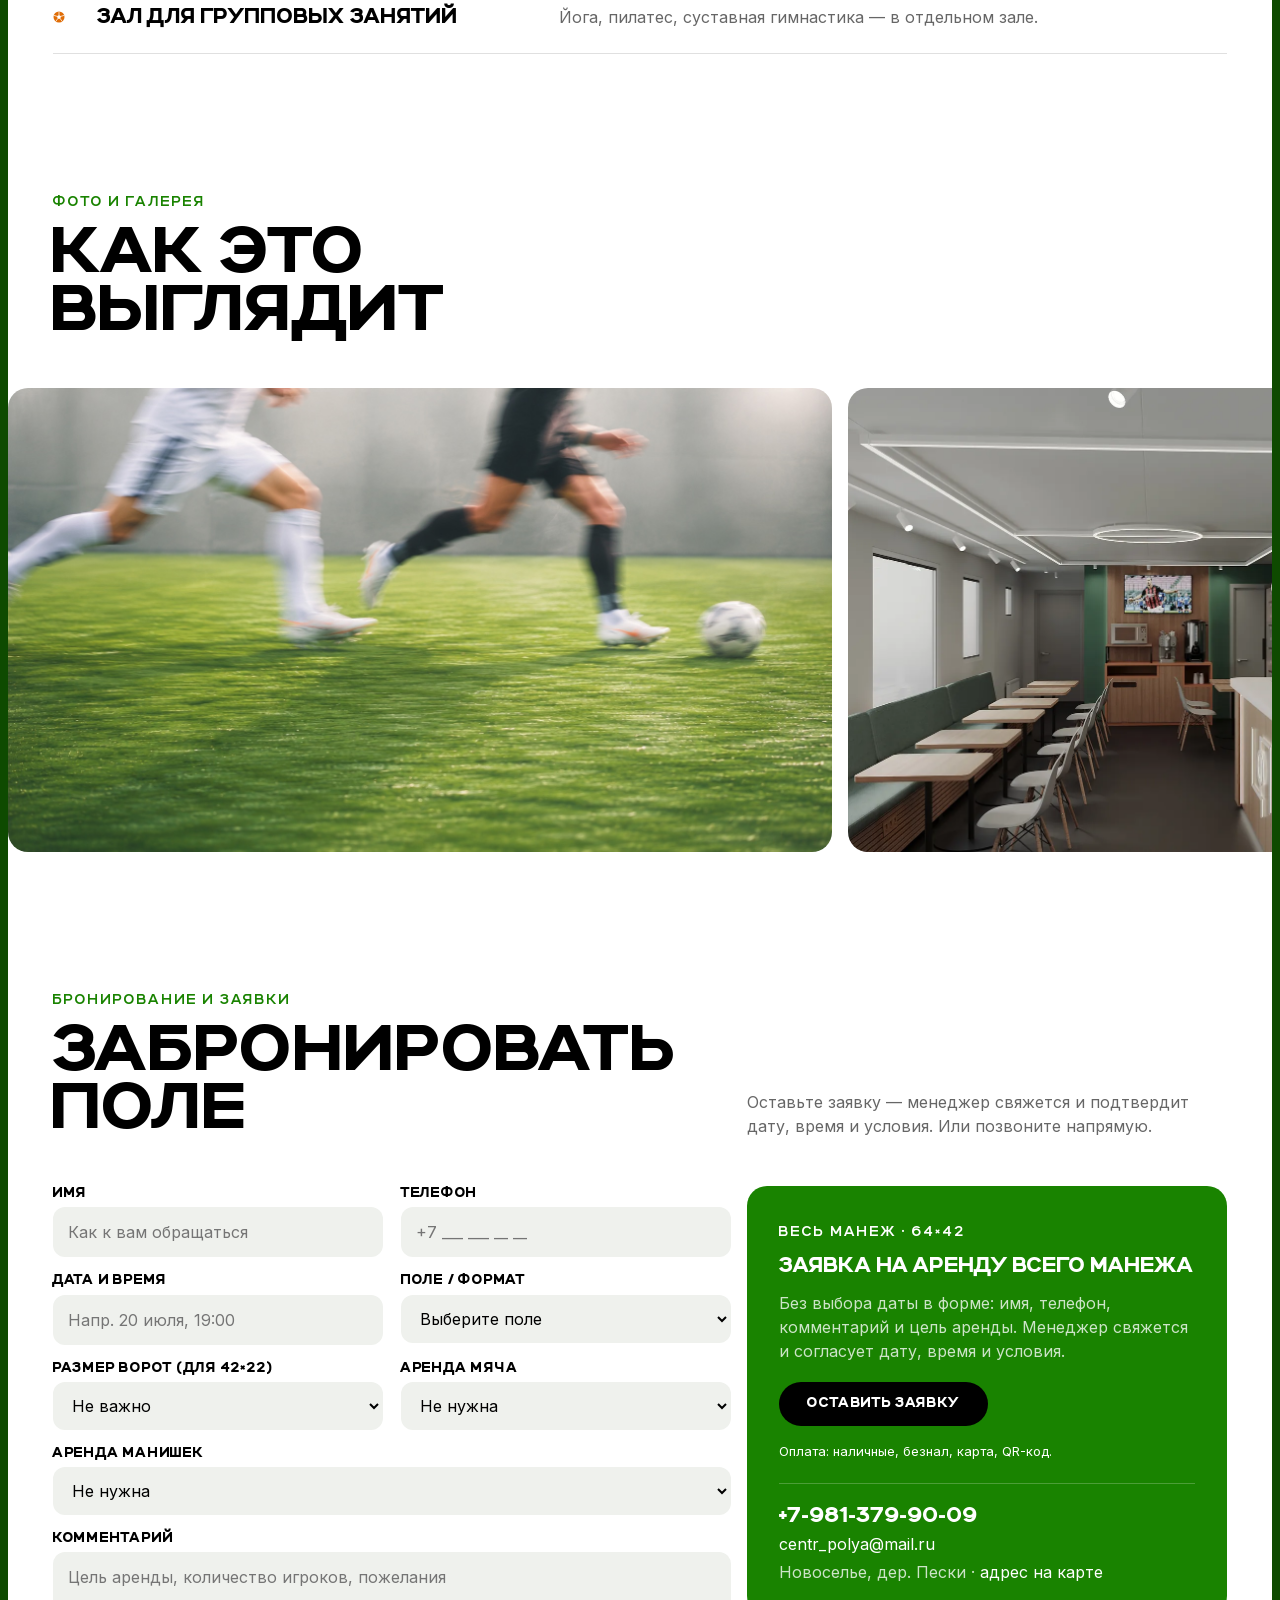
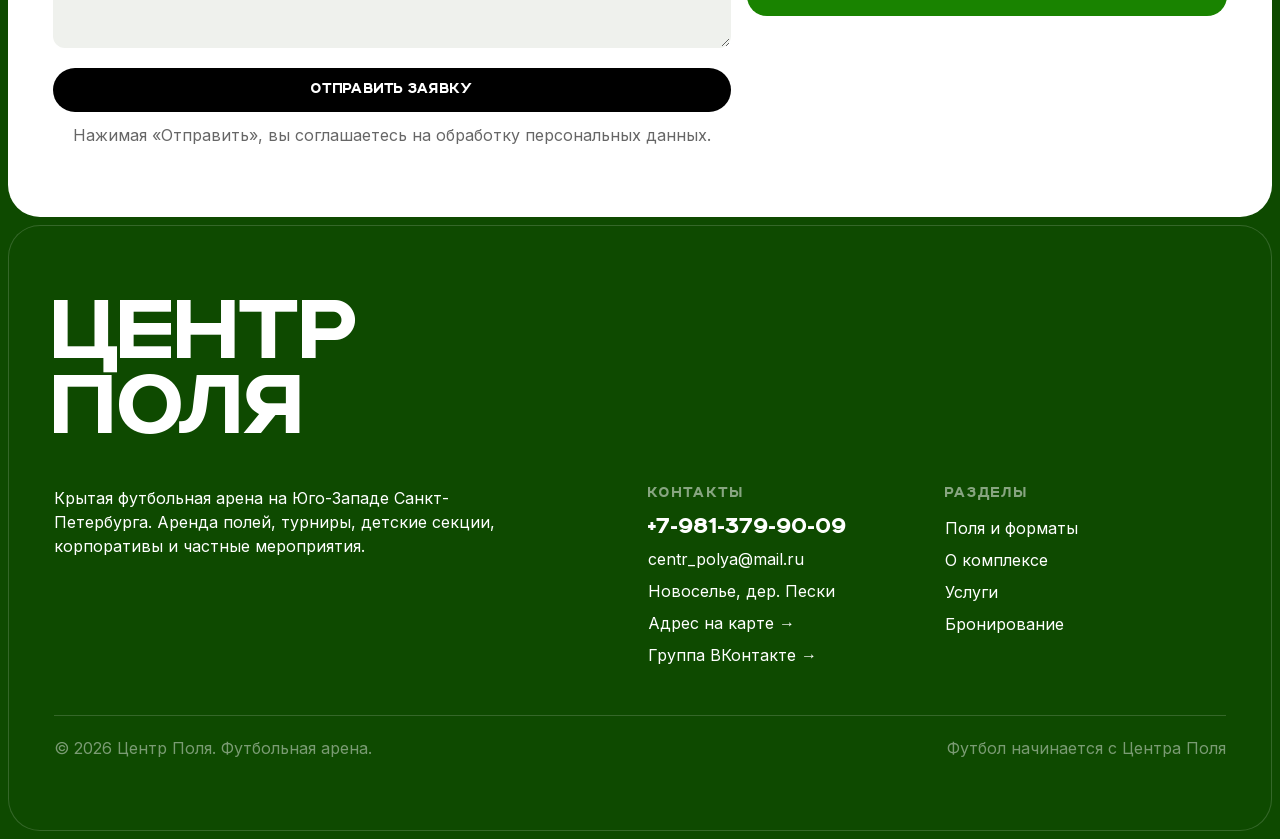
==== commit 43de8e7b: "Вернул фон с разметкой поля (на телефоне вписан и бледнее); убраны ссылки на YClients - фон: на моби" ====
--- a/index.html
+++ b/index.html
@@ -49,18 +49,7 @@
   "sameAs": [
     "https://vk.ru/club238920313",
     "https://yandex.ru/maps/org/tsentr_polya/234786052100"
-  ],
-  "potentialAction": {
-    "@type": "ReserveAction",
-    "target": {
-      "@type": "EntryPoint",
-      "urlTemplate": "https://n2320737.yclients.com/company/2012190/personal/menu?o=",
-      "actionPlatform": [
-        "http://schema.org/DesktopWebPlatform",
-        "http://schema.org/MobileWebPlatform"
-      ]
-    }
-  }
+  ]
 }
 </script>
 
@@ -181,10 +170,34 @@
   main{
     background:var(--white);
     border-radius:var(--r);
-    overflow:hidden;
+    /* clip, а не hidden: иначе main становится контейнером прокрутки
+       и фоновая разметка .pbg перестаёт прилипать к экрану */
+    overflow:hidden;overflow:clip;
     margin-bottom:var(--frame);
   }
-  main .blk{background:var(--white);color:var(--black);}
+  main .blk{color:var(--black);}
+  /* ============ ФОН: РАЗМЕТКА ПОЛЯ ============
+     Слой высотой в экран прилипает к верху (sticky) и стоит на месте, пока
+     листаются блоки; отрицательный отступ снизу убирает его из потока.
+     sticky, а не fixed: fixed проступал бы поверх героя и подвала. */
+  .pbg{position:sticky;top:0;height:100vh;margin-bottom:-100vh;pointer-events:none;}
+  .pbg svg{position:absolute;inset:0;width:100%;height:100%;display:block;}
+  .pbg .ln *{
+    fill:none;stroke:var(--green);stroke-opacity:.16;stroke-width:1.3;
+    stroke-dasharray:1;stroke-dashoffset:1;animation:pbg-draw 2.4s cubic-bezier(.6,0,.2,1) .3s forwards;
+  }
+  /* в портретной ориентации рисунок мельче — линии толще, чтобы на экране были те же ~1,5px */
+  .pbg-p .ln *{stroke-width:2.6;}
+  /* на телефоне поле целиком вписано в экран (а не обрезано по краям) и бледнее:
+     линии чаще идут через текст, им нужно быть тише */
+  @media (max-width:48rem){
+    .pbg .ln *{stroke-opacity:.1;}
+    .pbg circle.dt{fill-opacity:.12;}
+  }
+  .pbg circle.dt{fill:var(--green);fill-opacity:.2;}
+  @keyframes pbg-draw{to{stroke-dashoffset:0;}}
+  .pbg-p{visibility:hidden;}
+  @media (orientation:portrait){.pbg-l{visibility:hidden;}.pbg-p{visibility:visible;}}
 
 
   /* ============ КНОПКИ ============ */
@@ -684,7 +697,7 @@
         <p class="hero-desc">Футбольный манеж для тренировок, турниров, детских футбольных школ, товарищеских матчей и корпоративов.</p>
         <div class="hero-btns">
           <a class="btn btn-y" href="#booking">Бронировать</a>
-          <a class="btn btn-w" href="https://n2320737.yclients.com/company/2012190/personal/menu?o=" target="_blank" rel="noopener">Смотреть доступные поля / время</a>
+          <a class="btn btn-w" href="#fields">Смотреть поля</a>
         </div>
       </div>
     </div>
@@ -696,6 +709,8 @@
   </div>
 
   <main>
+    <!-- фоновая разметка поля: прилипает к экрану, пока листается белая часть страницы -->
+    <div class="pbg" aria-hidden="true"><svg class="pbg-l" viewBox="-45 -45 1140 770" preserveAspectRatio="xMidYMid slice"><g class="ln"><rect x="0" y="0" width="1050" height="680" pathLength="1"/><path d="M525.0 0V680" pathLength="1"/><circle cx="525.0" cy="340.0" r="91.5" pathLength="1"/><rect x="0.0" y="138.5" width="165.0" height="403.0" pathLength="1"/><rect x="0.0" y="248.5" width="55.0" height="183.0" pathLength="1"/><rect x="-18.0" y="303.4" width="18.0" height="73.2" pathLength="1"/><path d="M165.0 266.9A91.5 91.5 0 0 1 165.0 413.1" pathLength="1"/><rect x="885.0" y="138.5" width="165.0" height="403.0" pathLength="1"/><rect x="995.0" y="248.5" width="55.0" height="183.0" pathLength="1"/><rect x="1050.0" y="303.4" width="18.0" height="73.2" pathLength="1"/><path d="M885.0 266.9A91.5 91.5 0 0 0 885.0 413.1" pathLength="1"/><path d="M10 0A10 10 0 0 1 0 10" pathLength="1"/><path d="M1040 0A10 10 0 0 0 1050 10" pathLength="1"/><path d="M0 670A10 10 0 0 1 10 680" pathLength="1"/><path d="M1050 670A10 10 0 0 0 1040 680" pathLength="1"/></g><g><circle class="dt" cx="525.0" cy="340.0" r="3.5"/><circle class="dt" cx="110" cy="340.0" r="3.5"/><circle class="dt" cx="940" cy="340.0" r="3.5"/></g></svg><svg class="pbg-p" viewBox="-45 -45 770 1140" preserveAspectRatio="xMidYMid meet"><g transform="translate(680 0) rotate(90)"><g class="ln"><rect x="0" y="0" width="1050" height="680" pathLength="1"/><path d="M525.0 0V680" pathLength="1"/><circle cx="525.0" cy="340.0" r="91.5" pathLength="1"/><rect x="0.0" y="138.5" width="165.0" height="403.0" pathLength="1"/><rect x="0.0" y="248.5" width="55.0" height="183.0" pathLength="1"/><rect x="-18.0" y="303.4" width="18.0" height="73.2" pathLength="1"/><path d="M165.0 266.9A91.5 91.5 0 0 1 165.0 413.1" pathLength="1"/><rect x="885.0" y="138.5" width="165.0" height="403.0" pathLength="1"/><rect x="995.0" y="248.5" width="55.0" height="183.0" pathLength="1"/><rect x="1050.0" y="303.4" width="18.0" height="73.2" pathLength="1"/><path d="M885.0 266.9A91.5 91.5 0 0 0 885.0 413.1" pathLength="1"/><path d="M10 0A10 10 0 0 1 0 10" pathLength="1"/><path d="M1040 0A10 10 0 0 0 1050 10" pathLength="1"/><path d="M0 670A10 10 0 0 1 10 680" pathLength="1"/><path d="M1050 670A10 10 0 0 0 1040 680" pathLength="1"/></g><g><circle class="dt" cx="525.0" cy="340.0" r="3.5"/><circle class="dt" cx="110" cy="340.0" r="3.5"/><circle class="dt" cx="940" cy="340.0" r="3.5"/></g></g></svg></div>
 
     <!-- ============ ЦИФРЫ ============ -->
     <section class="blk" aria-label="Ключевые цифры">
@@ -1028,7 +1043,7 @@
             <h3>Заявка на аренду всего манежа</h3>
             <p>Без выбора даты в форме: имя, телефон, комментарий и цель аренды. Менеджер свяжется и согласует дату, время и условия.</p>
             <a class="btn btn-k" href="#f-name" data-book="Весь манеж — 64×42 (7×7 / 8×8)">Оставить заявку</a>
-            <p class="apay">Оплата: наличные, безнал, карта, QR-код. Доступно онлайн-бронирование через YClients.</p>
+            <p class="apay">Оплата: наличные, безнал, карта, QR-код.</p>
             <div class="acontact">
               <a href="tel:+79813799009">+7-981-379-90-09</a>
               <span><a href="mailto:centr_polya@mail.ru">centr_polya@mail.ru</a></span>
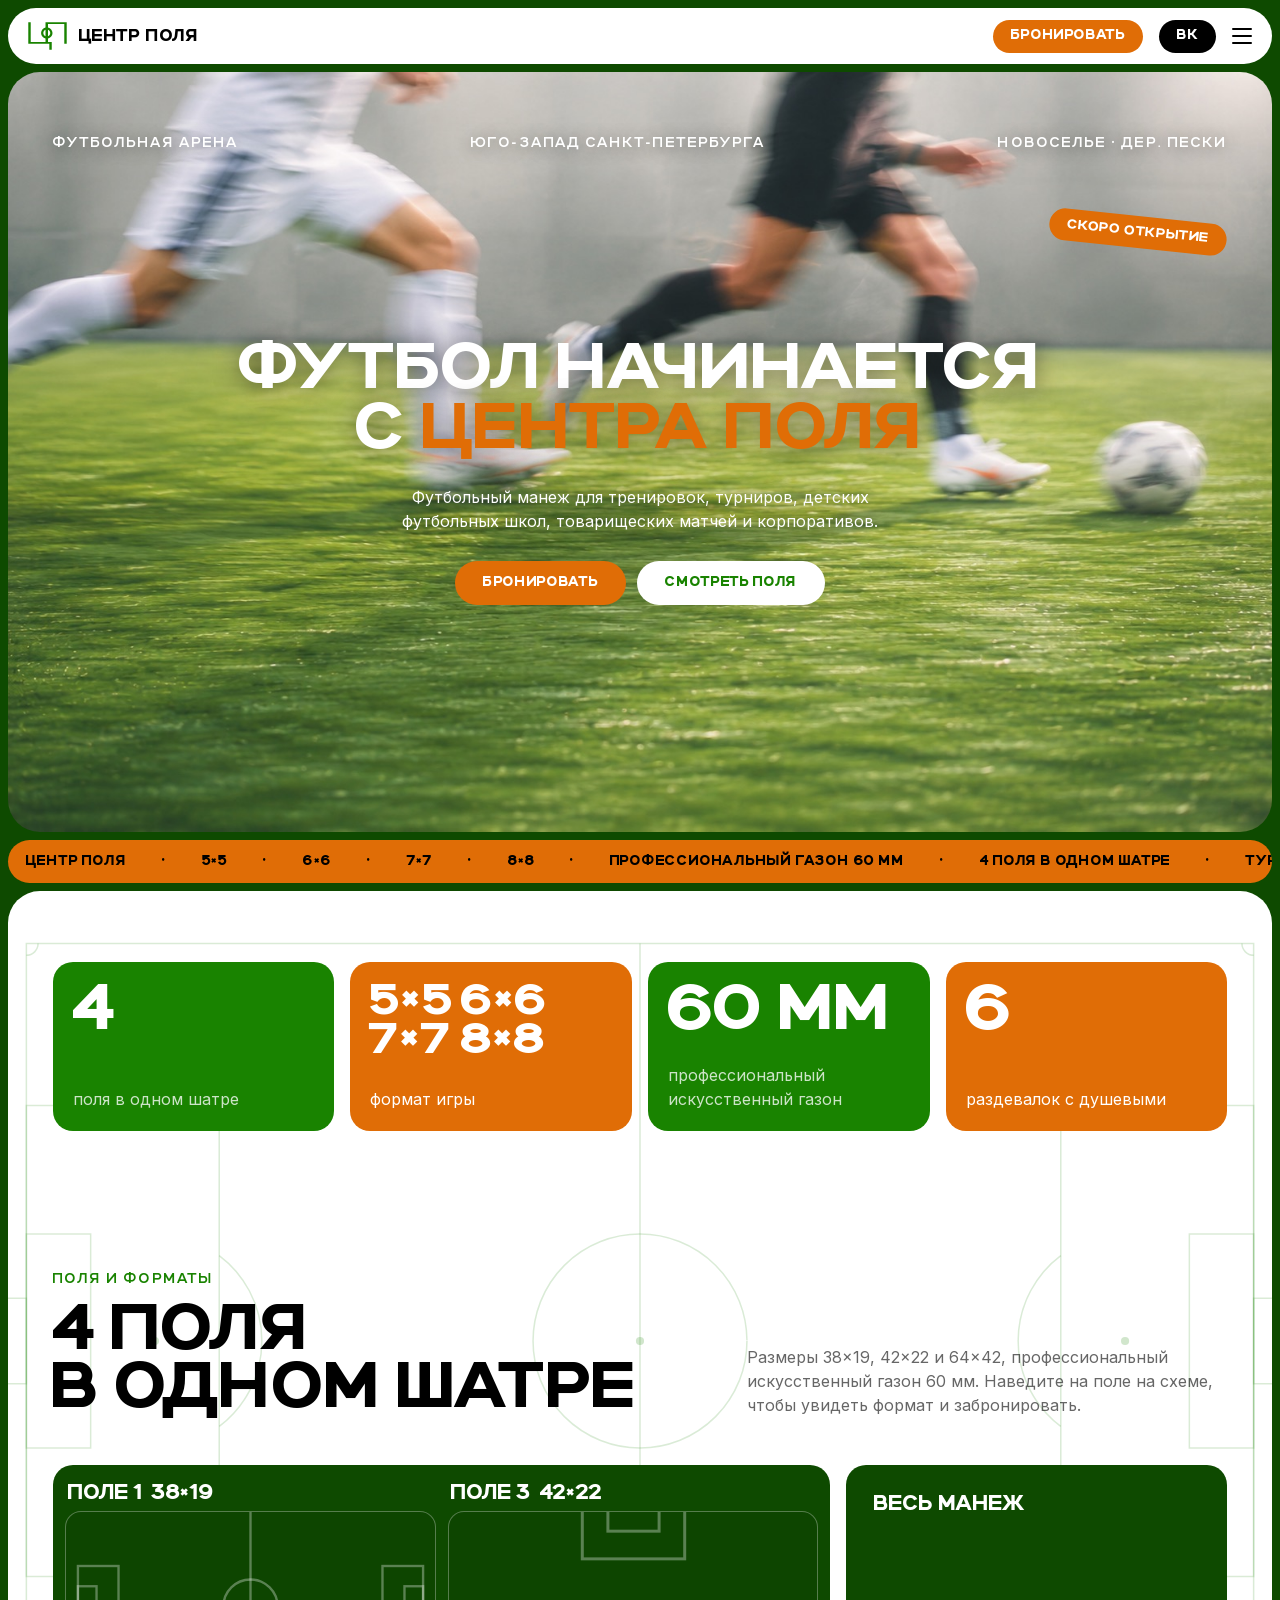
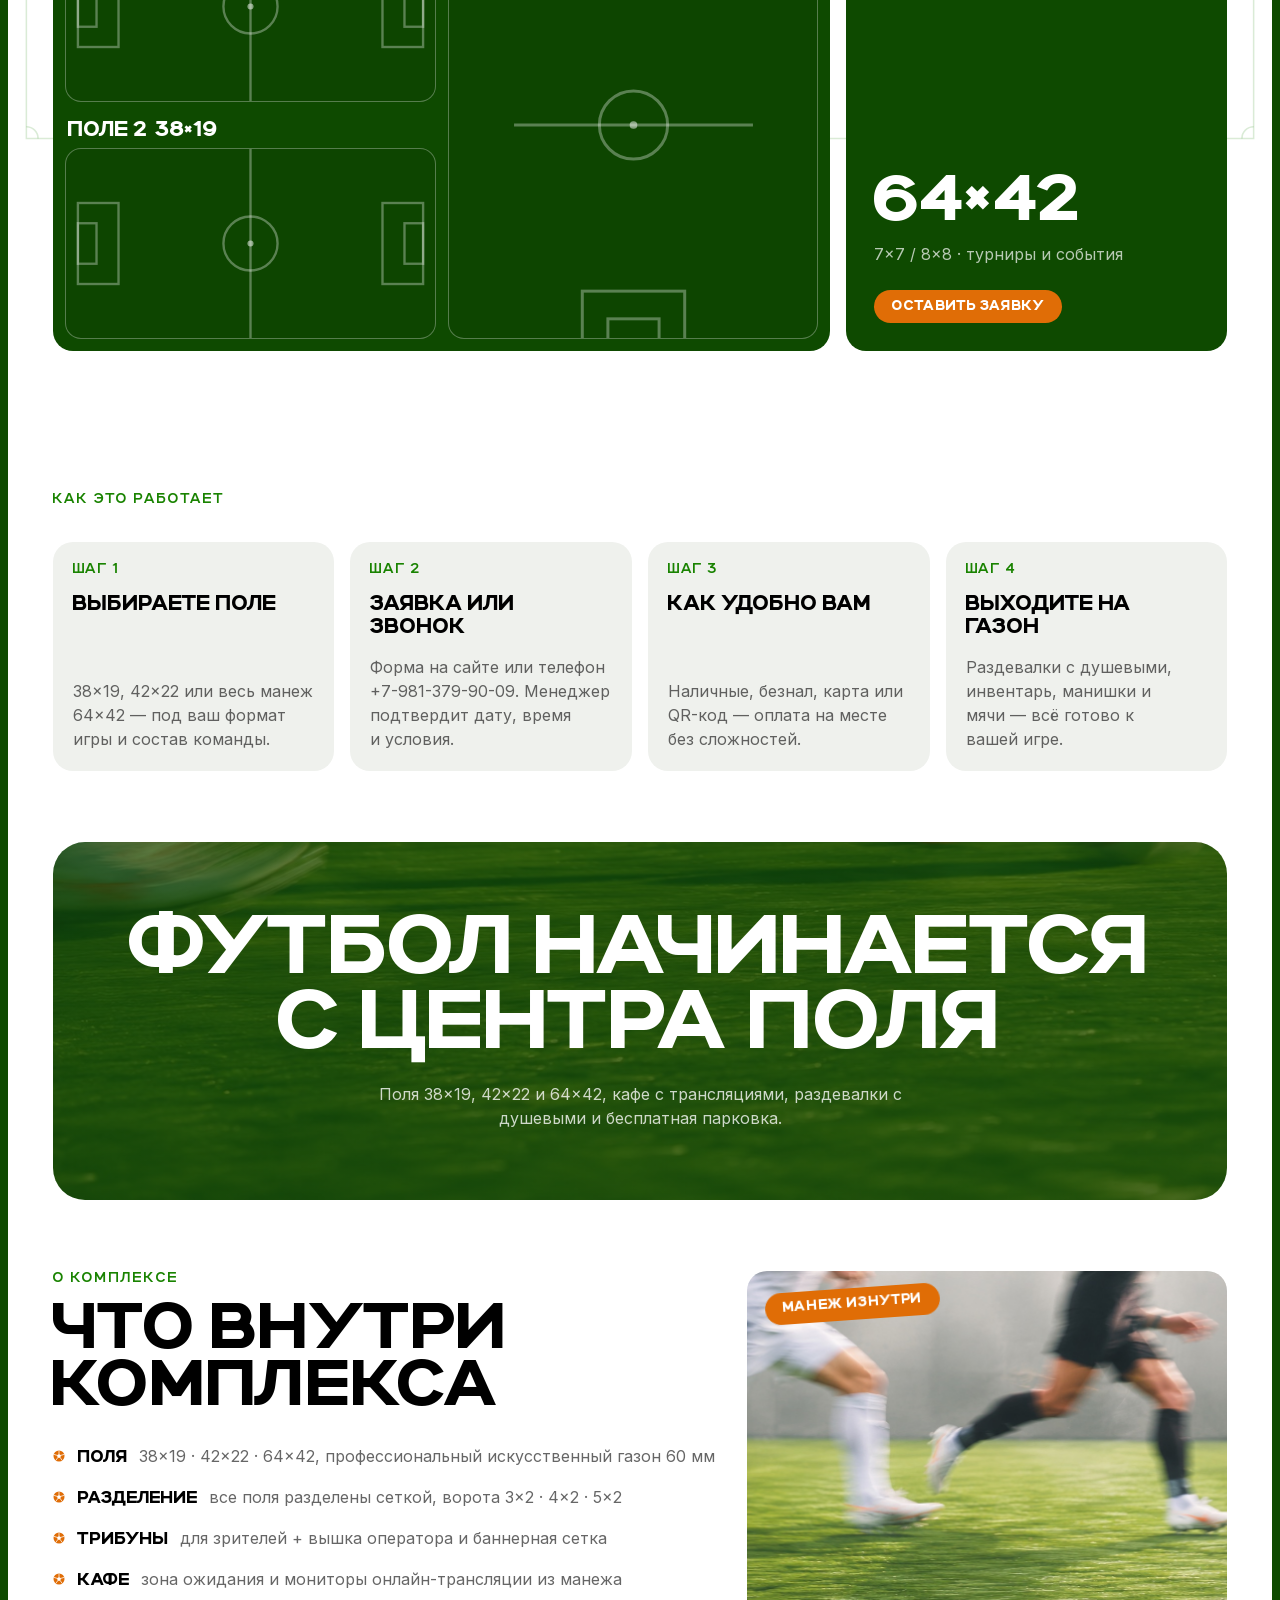
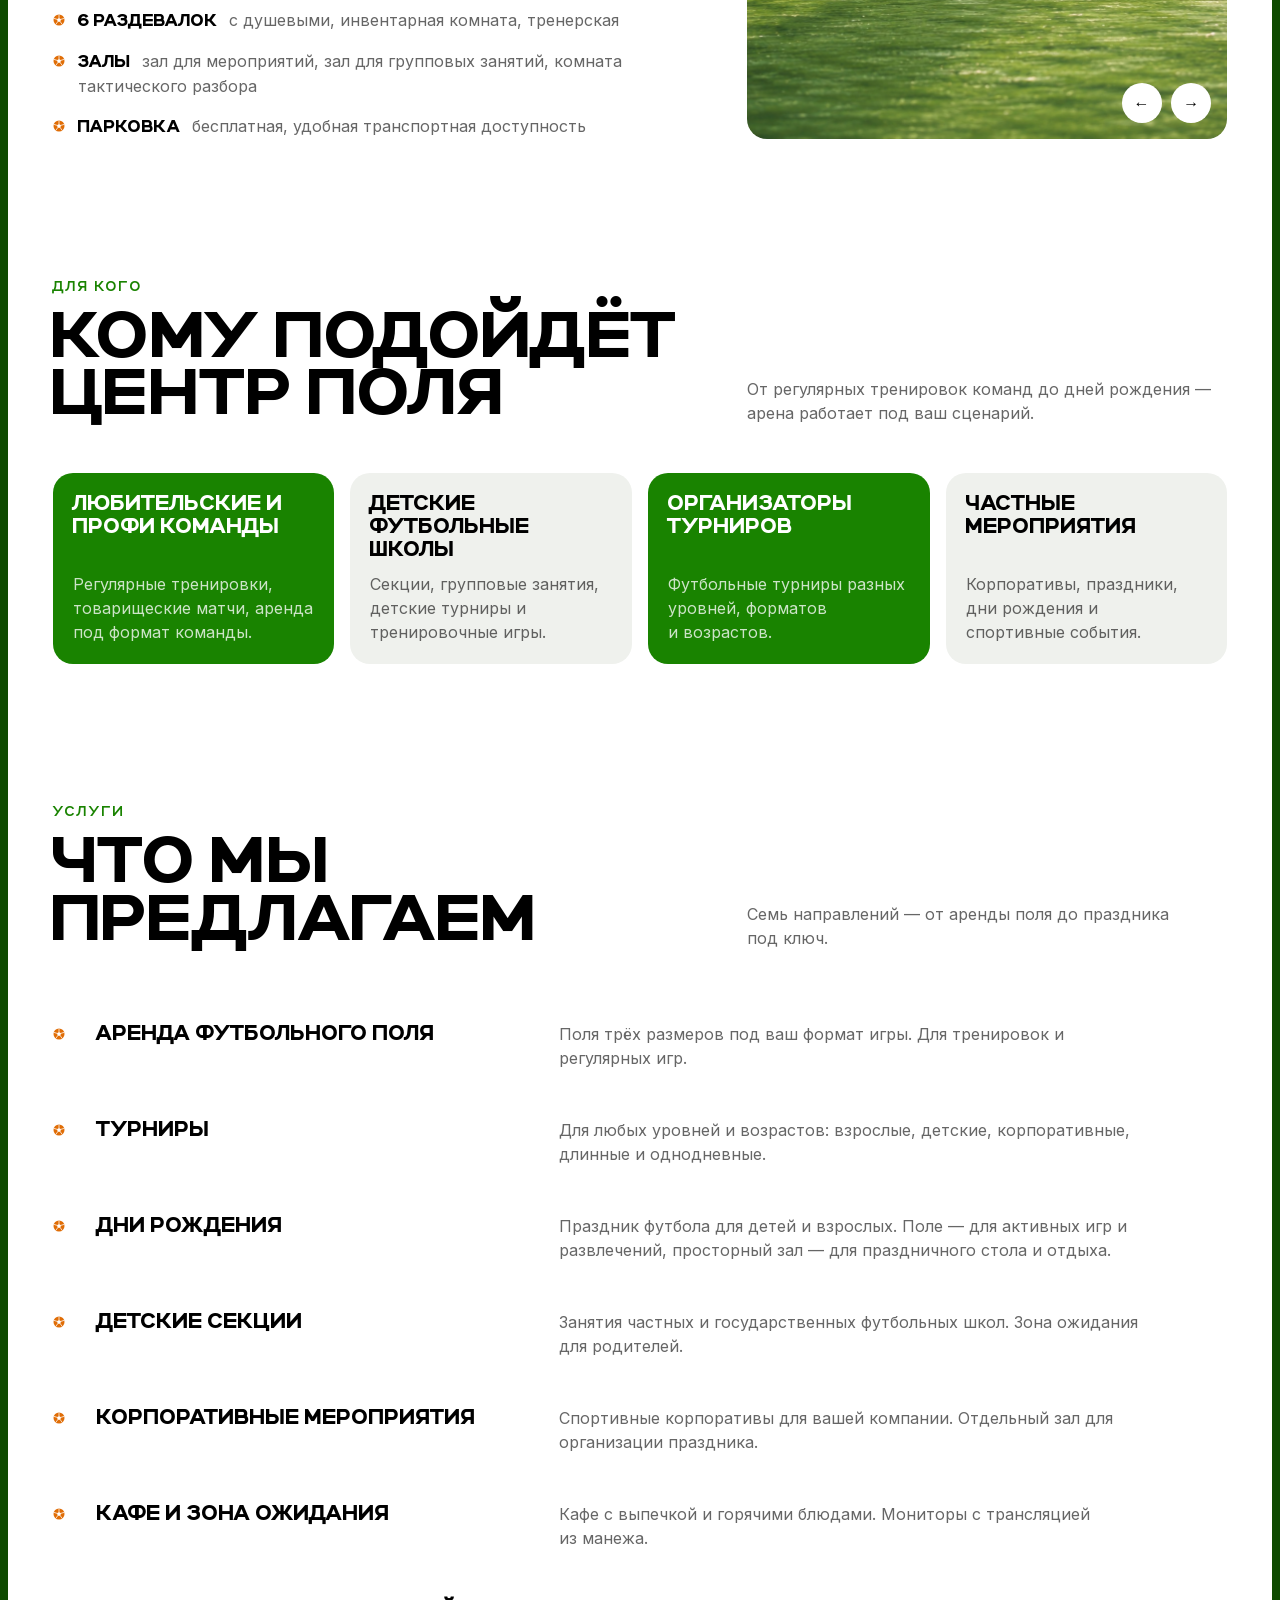
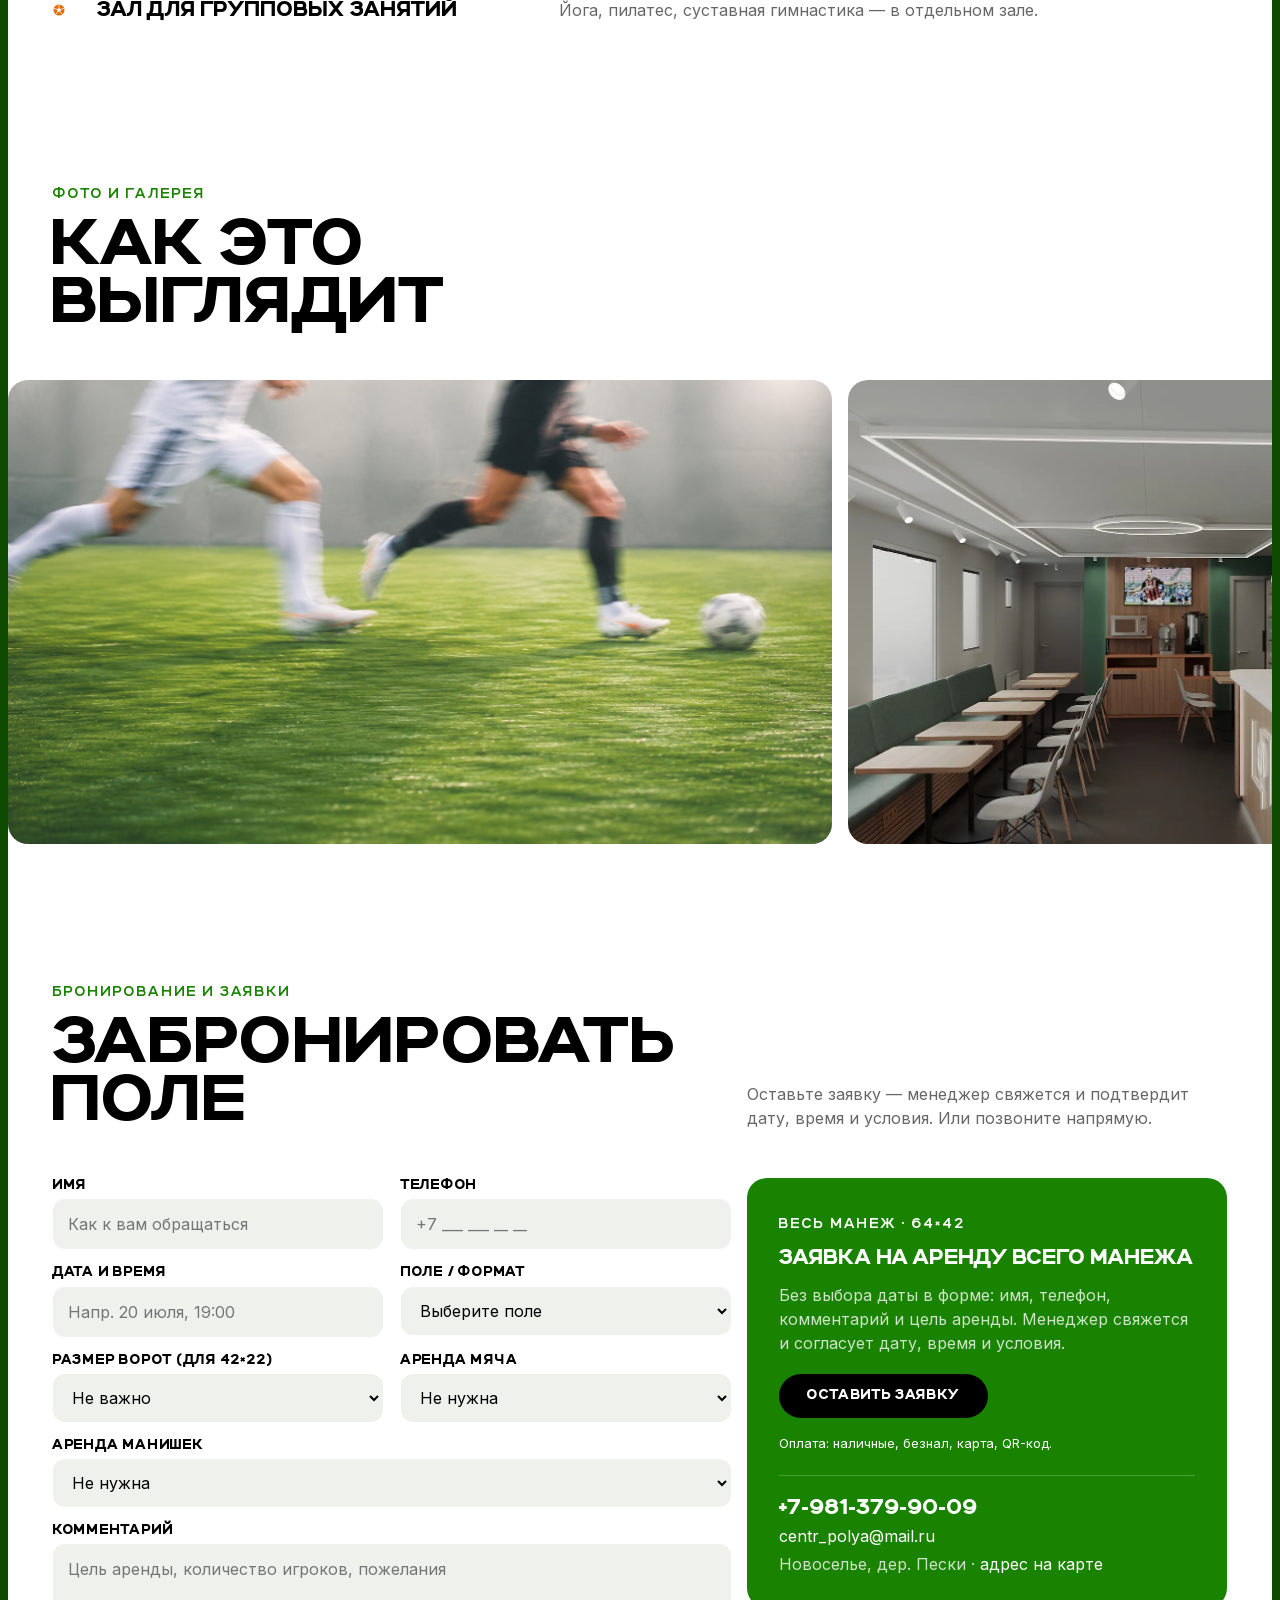
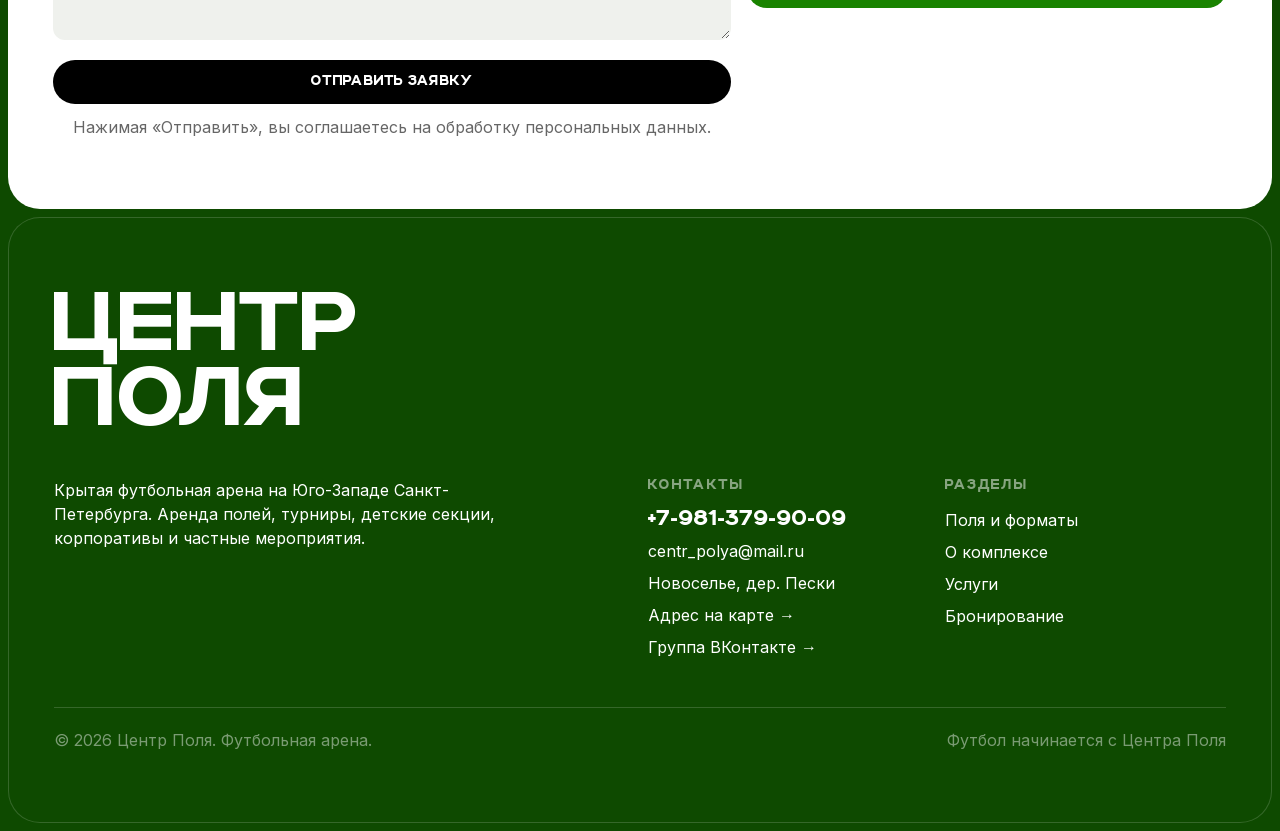
==== commit 7bdb11e2: "Услуги: убраны линии между пунктами Co-Authored-By: Claude Opus 5.5 <noreply@anthropic.com> Claude-S" ====
--- a/index.html
+++ b/index.html
@@ -470,13 +470,13 @@
   .wcard:nth-child(even) h3{color:var(--black);}
   .wcard:nth-child(even) p{color:var(--ink-60);}
 
-  /* ============ УСЛУГИ: линованный список с точками ============ */
-  .srv{display:block;border-top:var(--hair) solid var(--line-k);}
+  /* ============ УСЛУГИ: список с точками, без линеек ============ */
+  .srv{display:block;}
   .srow{
     min-width:0;
     display:grid;grid-template-columns:1.75rem minmax(0,4fr) minmax(0,6fr);
     align-items:baseline;column-gap:var(--gap);
-    padding:1.5rem 0;border-bottom:var(--hair) solid var(--line-k);
+    padding:1.5rem 0;
   }
   .srow::before{
     content:"";width:.75rem;height:.75rem;
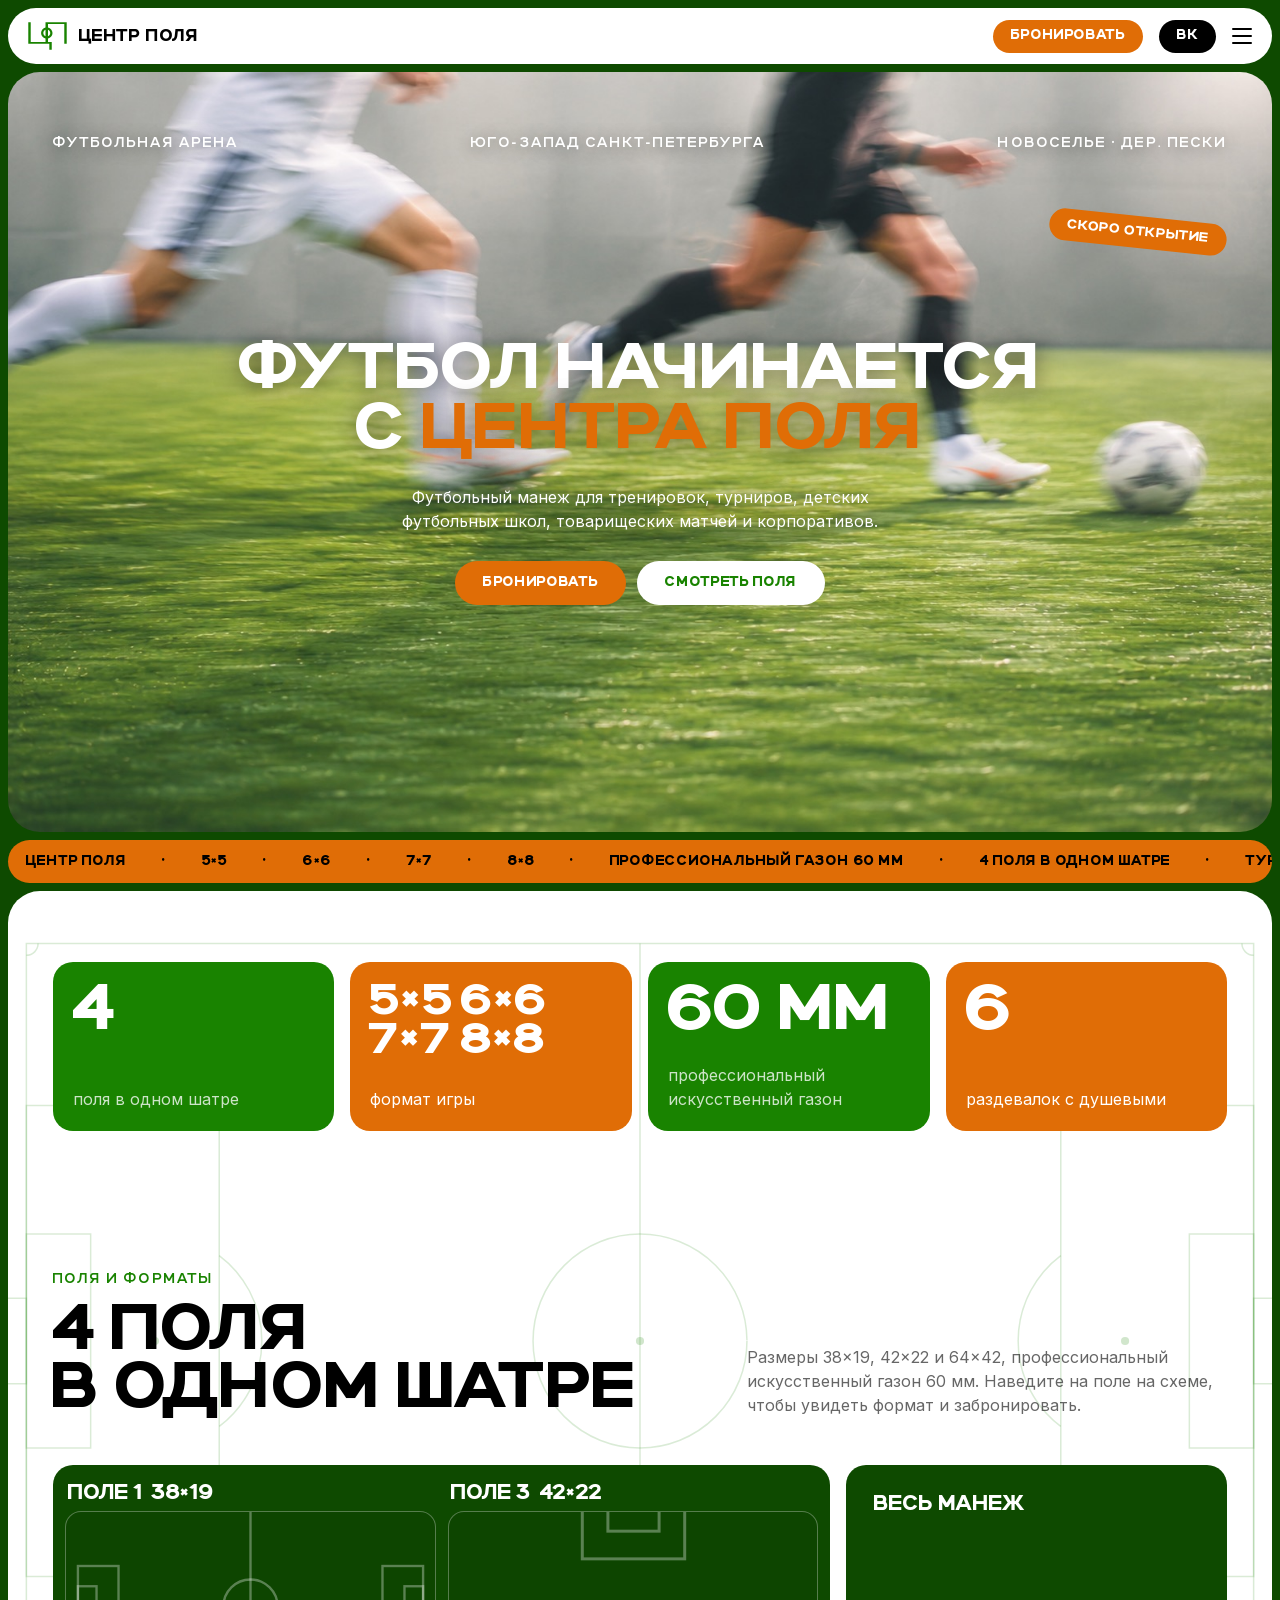
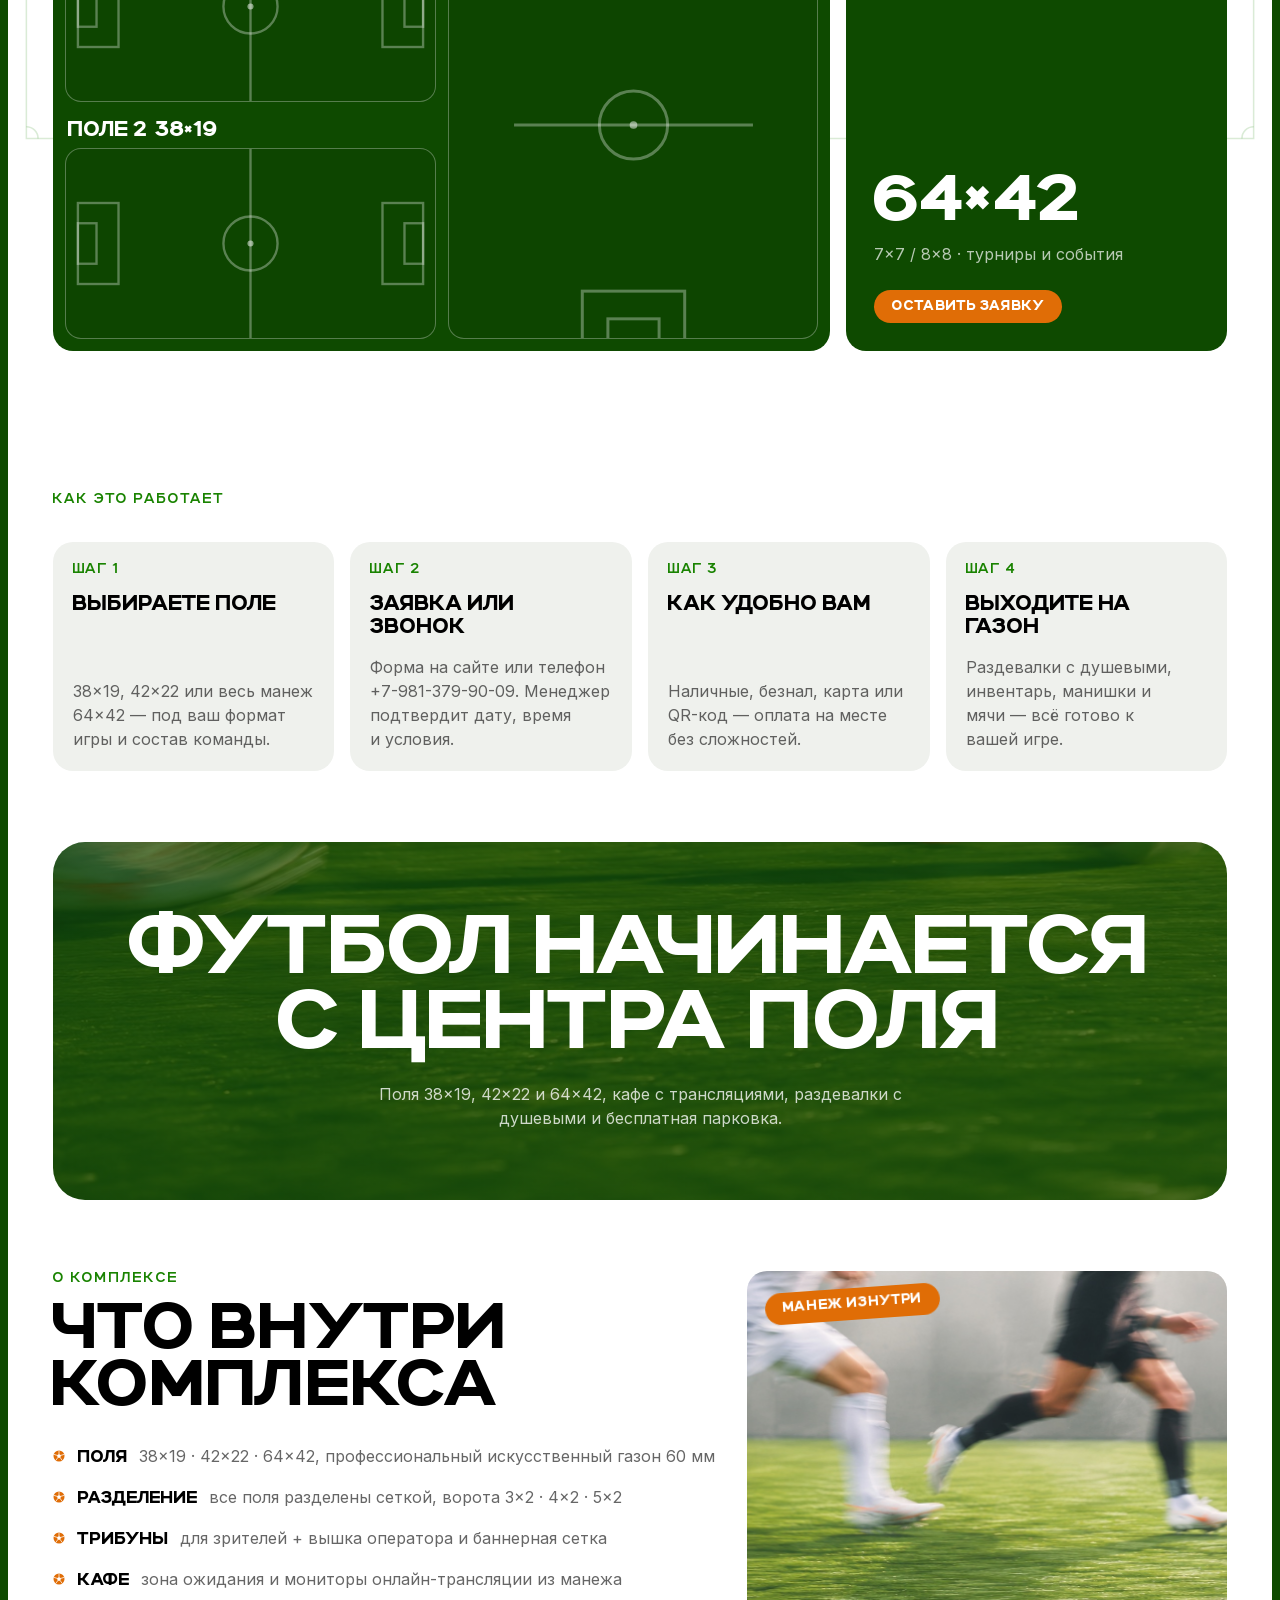
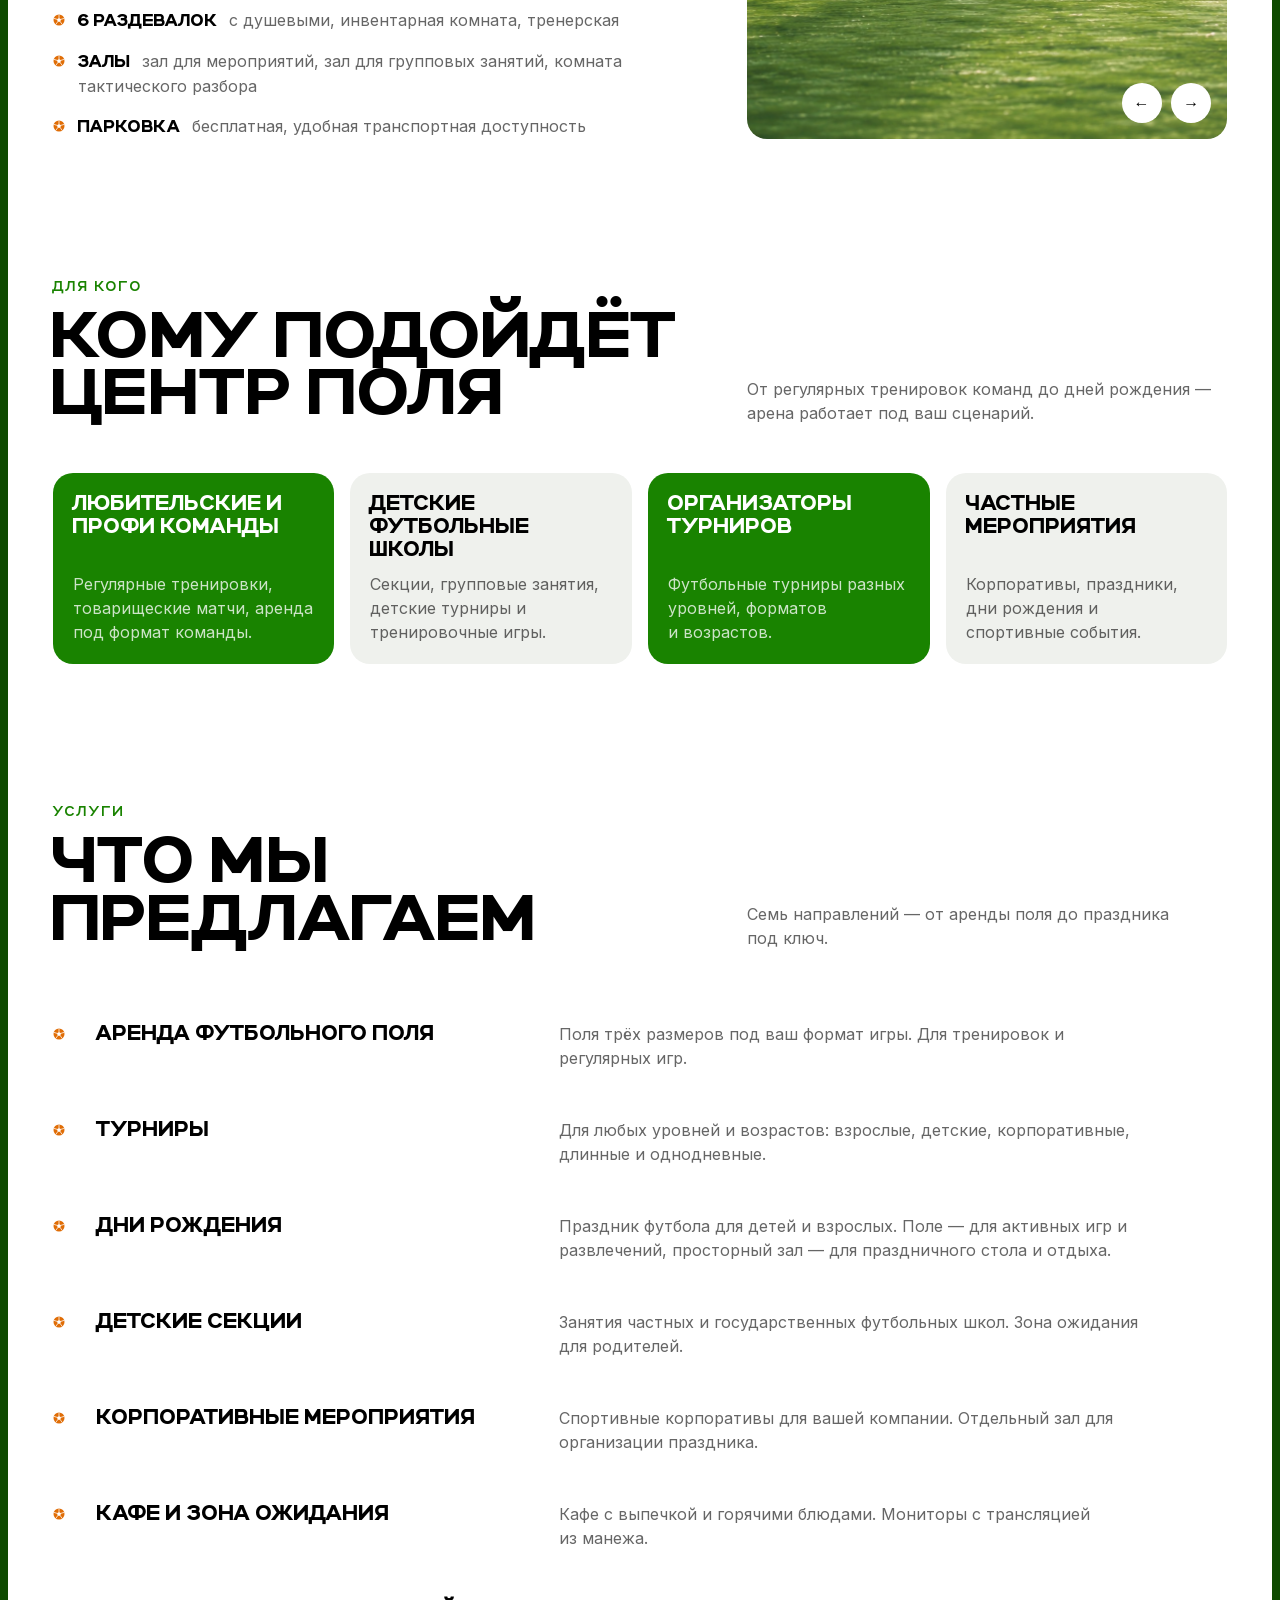
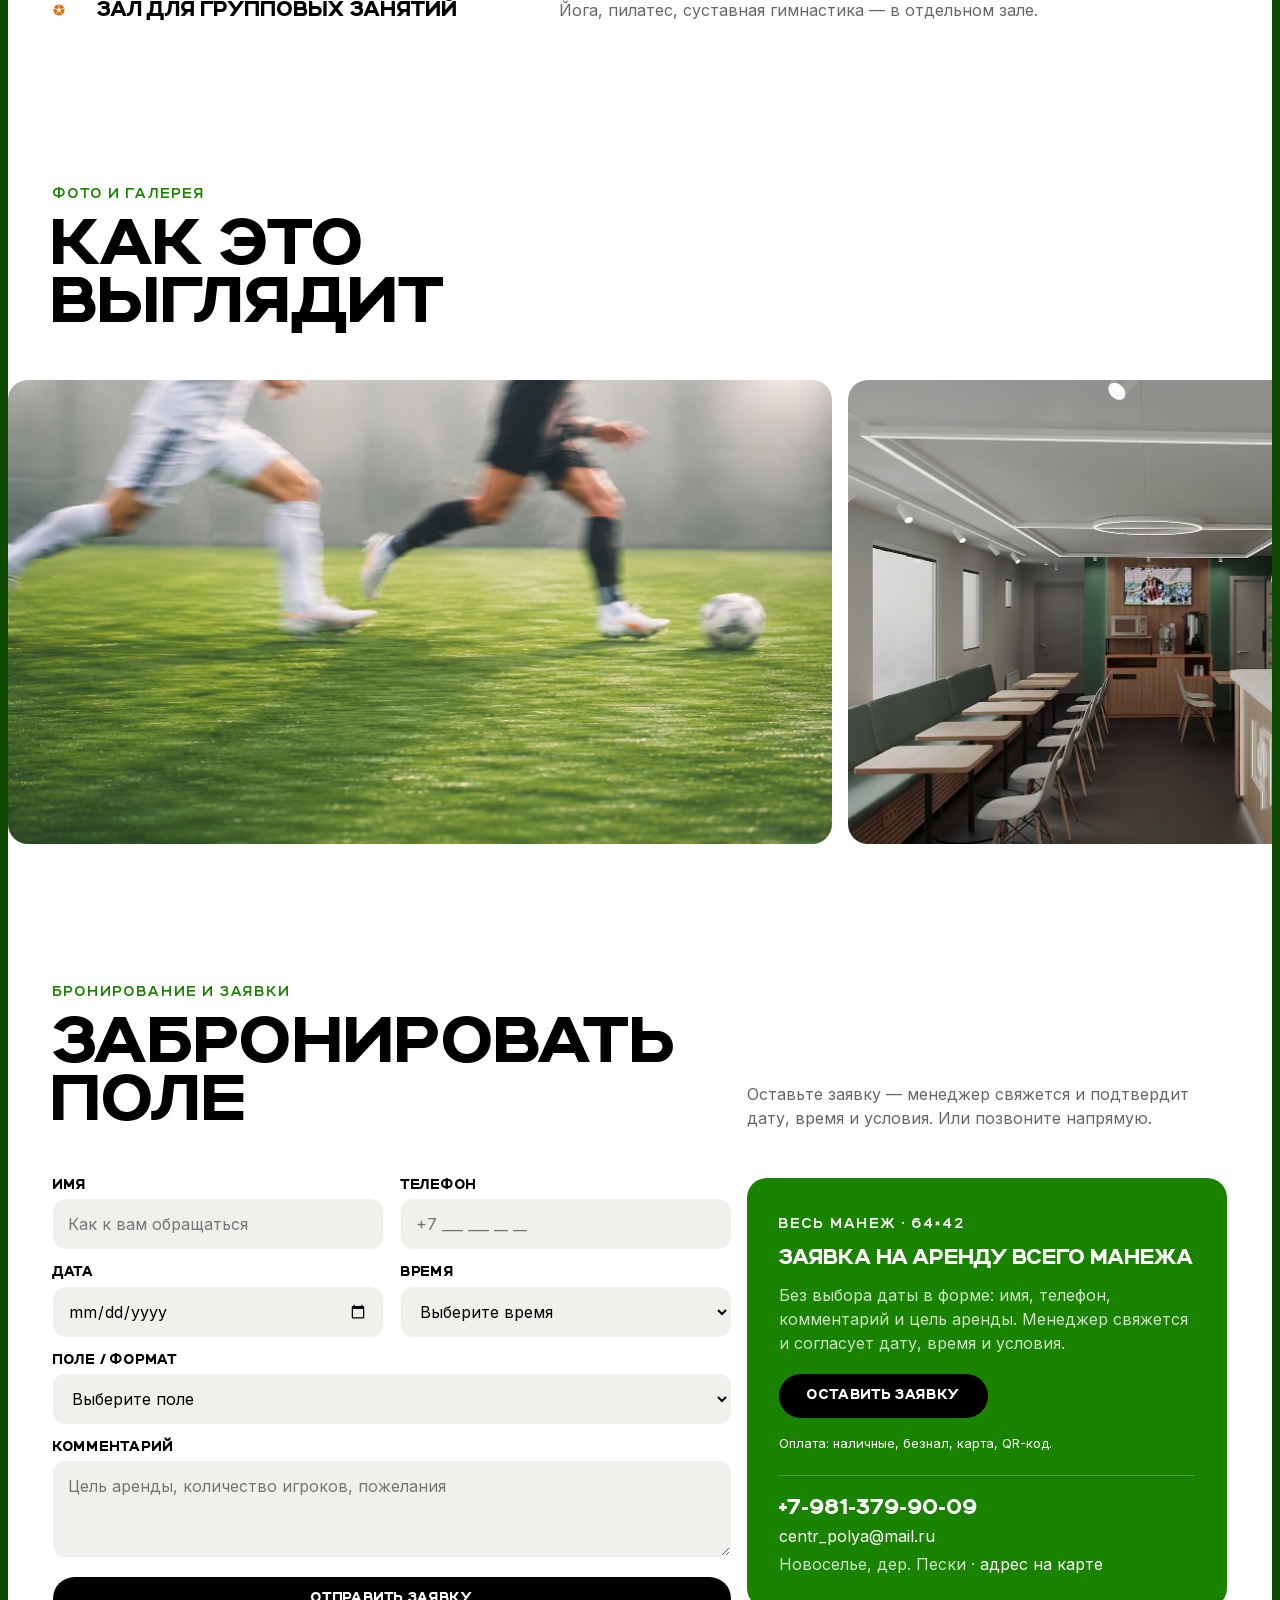
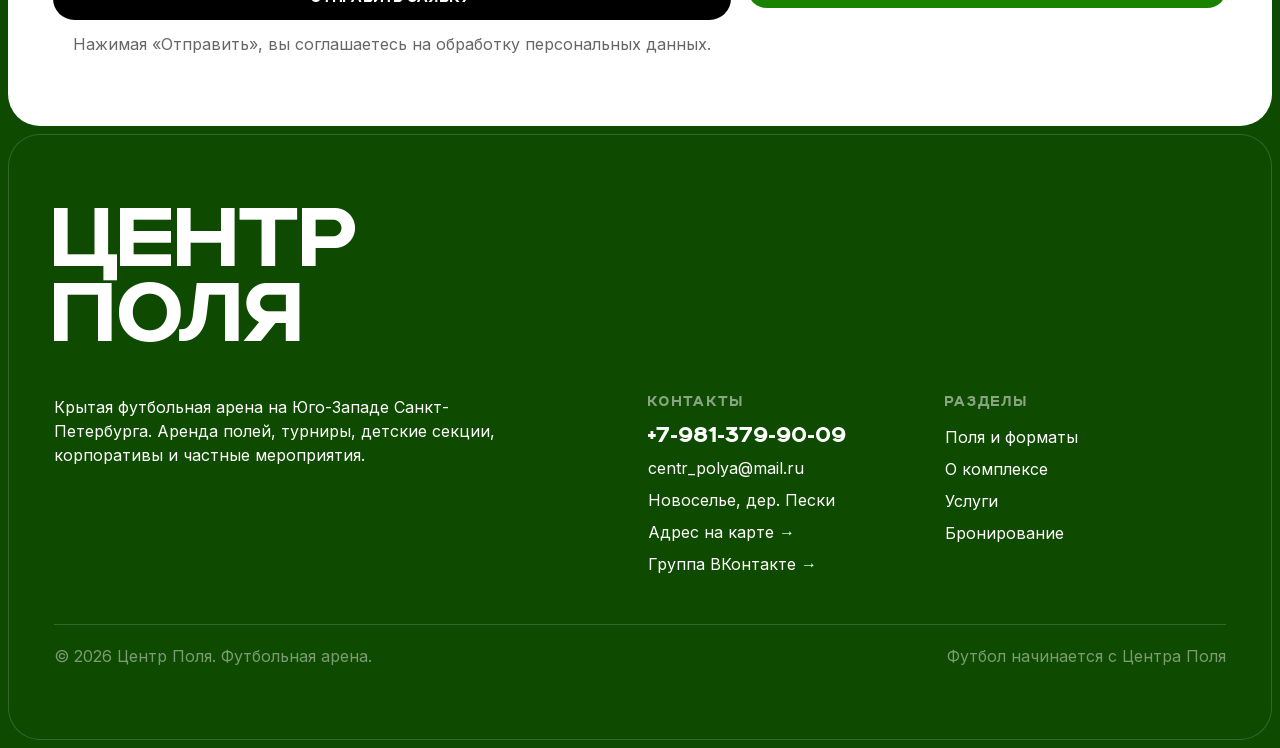
==== commit 6dfcb19a: "Форма: календарь для даты и выбор времени; убраны ворота, мяч и манишки - дата — системный календарь" ====
--- a/index.html
+++ b/index.html
@@ -516,6 +516,10 @@
   }
   .fld input:focus,.fld select:focus,.fld textarea:focus{outline:none;border-color:var(--green);}
   .fld textarea{resize:vertical;min-height:6rem;}
+  /* дата — системный календарь; на iOS без этого поле ниже соседних и текст по центру */
+  .fld input,.fld select{height:3.125rem;}
+  .fld input[type="date"]{-webkit-appearance:none;appearance:none;display:block;}
+  .fld input[type="date"]::-webkit-date-and-time-value{text-align:left;}
   .bform .btn{margin-top:1.25rem;width:100%;}
   .fhint{color:var(--ink-60);margin-top:.7rem;text-align:center;}
   .fok{
@@ -1010,8 +1014,9 @@
               <div class="fgrid">
                 <div class="fld"><label for="f-name">Имя</label><input id="f-name" name="name" type="text" placeholder="Как к вам обращаться" autocomplete="name" required></div>
                 <div class="fld"><label for="f-phone">Телефон</label><input id="f-phone" name="phone" type="tel" placeholder="+7 ___ ___ __ __" autocomplete="tel" required></div>
-                <div class="fld"><label for="f-dt">Дата и время</label><input id="f-dt" name="datetime" type="text" placeholder="Напр. 20 июля, 19:00"></div>
-                <div class="fld"><label for="f-field">Поле / формат</label>
+                <div class="fld"><label for="f-date">Дата</label><input id="f-date" name="date" type="date"></div>
+                <div class="fld"><label for="f-time">Время</label><select id="f-time" name="time"><option value="">Выберите время</option><option>08:00</option><option>09:00</option><option>10:00</option><option>11:00</option><option>12:00</option><option>13:00</option><option>14:00</option><option>15:00</option><option>16:00</option><option>17:00</option><option>18:00</option><option>19:00</option><option>20:00</option><option>21:00</option><option>22:00</option><option>23:00</option></select></div>
+                <div class="fld full"><label for="f-field">Поле / формат</label>
                   <select id="f-field" name="field">
                     <option value="">Выберите поле</option>
                     <option>Поле 1 — 38×19 (5×5 / 6×6)</option>
@@ -1019,15 +1024,6 @@
                     <option>Поле 3 — 42×22 (6×6 / 7×7)</option>
                     <option>Весь манеж — 64×42 (7×7 / 8×8)</option>
                   </select>
-                </div>
-                <div class="fld"><label for="f-goal">Размер ворот (для 42×22)</label>
-                  <select id="f-goal" name="goals"><option value="">Не важно</option><option>3×2</option><option>4×2</option><option>5×2</option></select>
-                </div>
-                <div class="fld"><label for="f-ball">Аренда мяча</label>
-                  <select id="f-ball" name="ball"><option>Не нужна</option><option>Нужна</option></select>
-                </div>
-                <div class="fld full"><label for="f-bibs">Аренда манишек</label>
-                  <select id="f-bibs" name="bibs"><option>Не нужна</option><option>Нужна — комплект</option></select>
                 </div>
                 <div class="fld full"><label for="f-com">Комментарий</label><textarea id="f-com" name="comment" placeholder="Цель аренды, количество игроков, пожелания"></textarea></div>
               </div>
@@ -1140,6 +1136,12 @@
 
   // форма: заявка уходит в send.php (почта + ВК). На GitHub Pages PHP нет —
   // там отправка не сработает и человек увидит телефон для звонка.
+  // в календаре нельзя выбрать прошедшую дату
+  (function(){
+    var d = new Date(), el = document.getElementById('f-date');
+    if(el) el.min = d.getFullYear()+'-'+('0'+(d.getMonth()+1)).slice(-2)+'-'+('0'+d.getDate()).slice(-2);
+  })();
+
   document.getElementById('bf').addEventListener('submit', function(e){
     e.preventDefault();
     var form = this, ok = document.getElementById('fok'), err = document.getElementById('ferr');
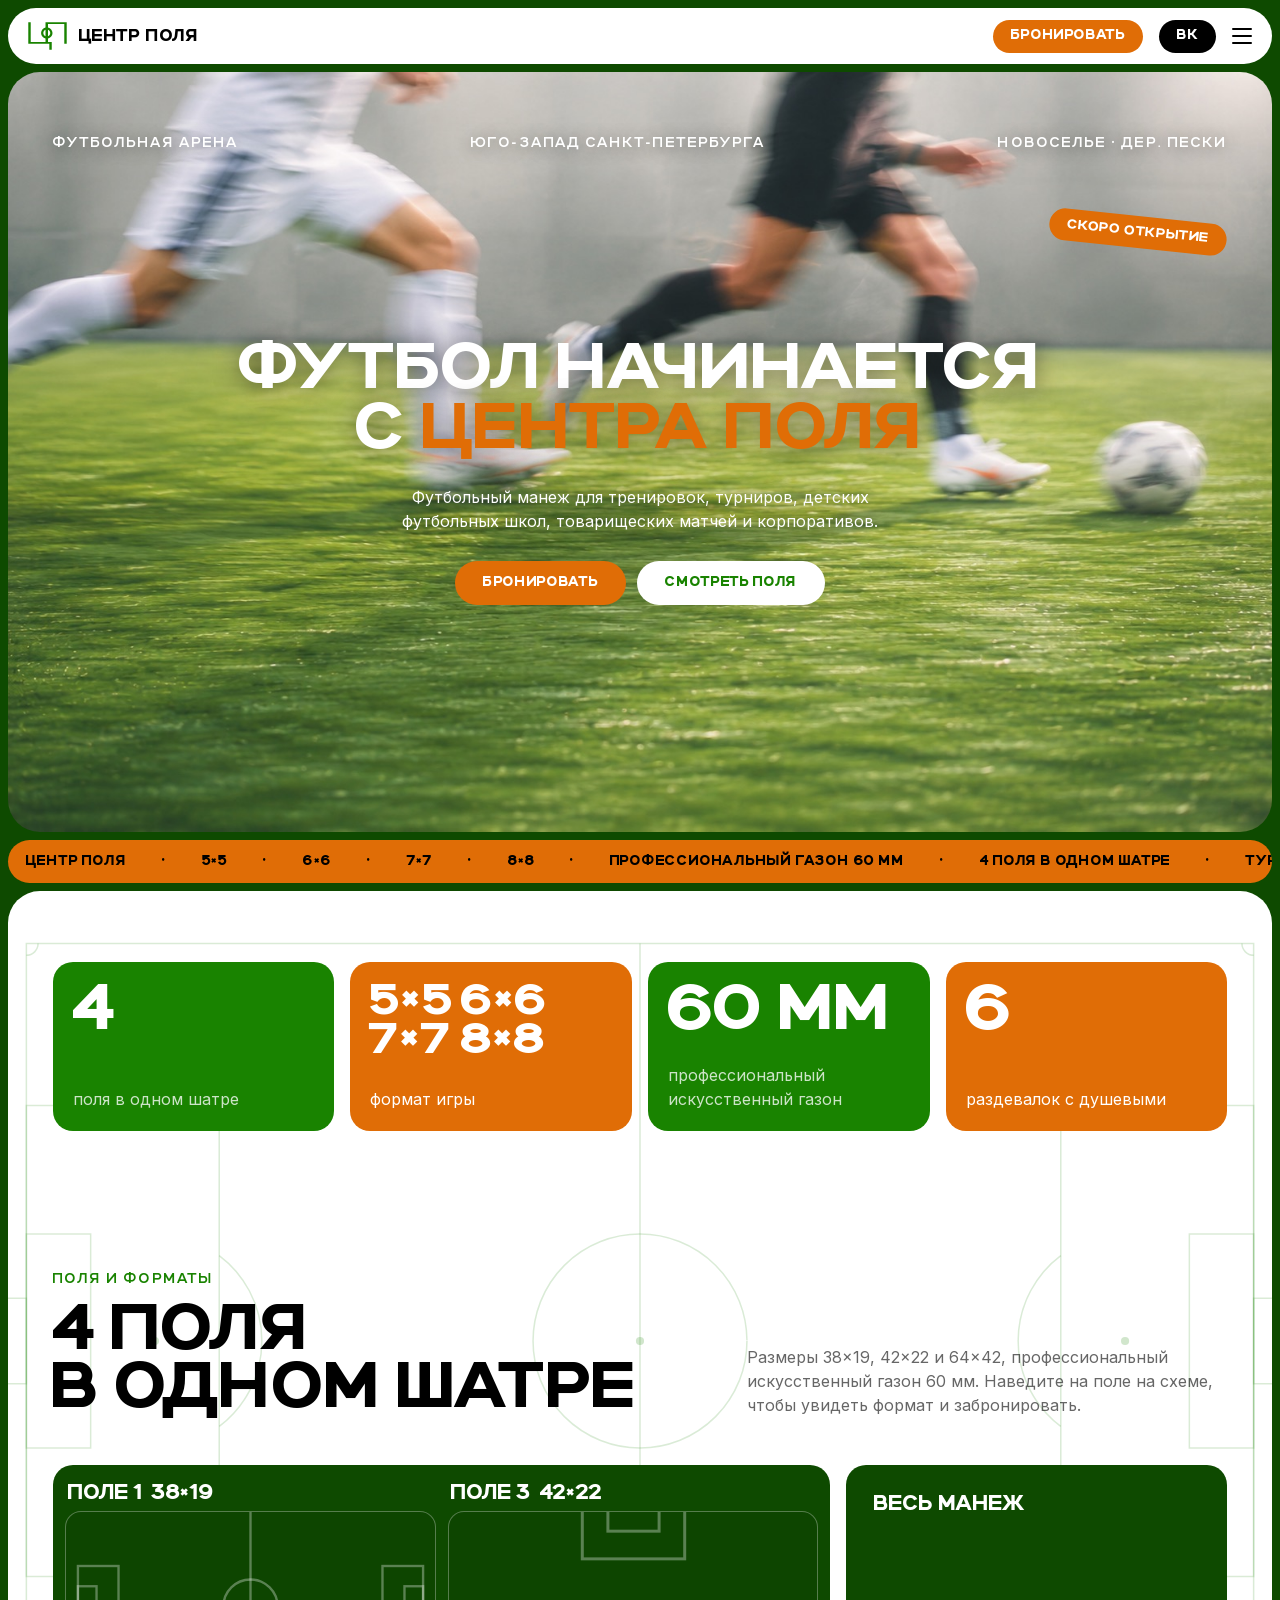
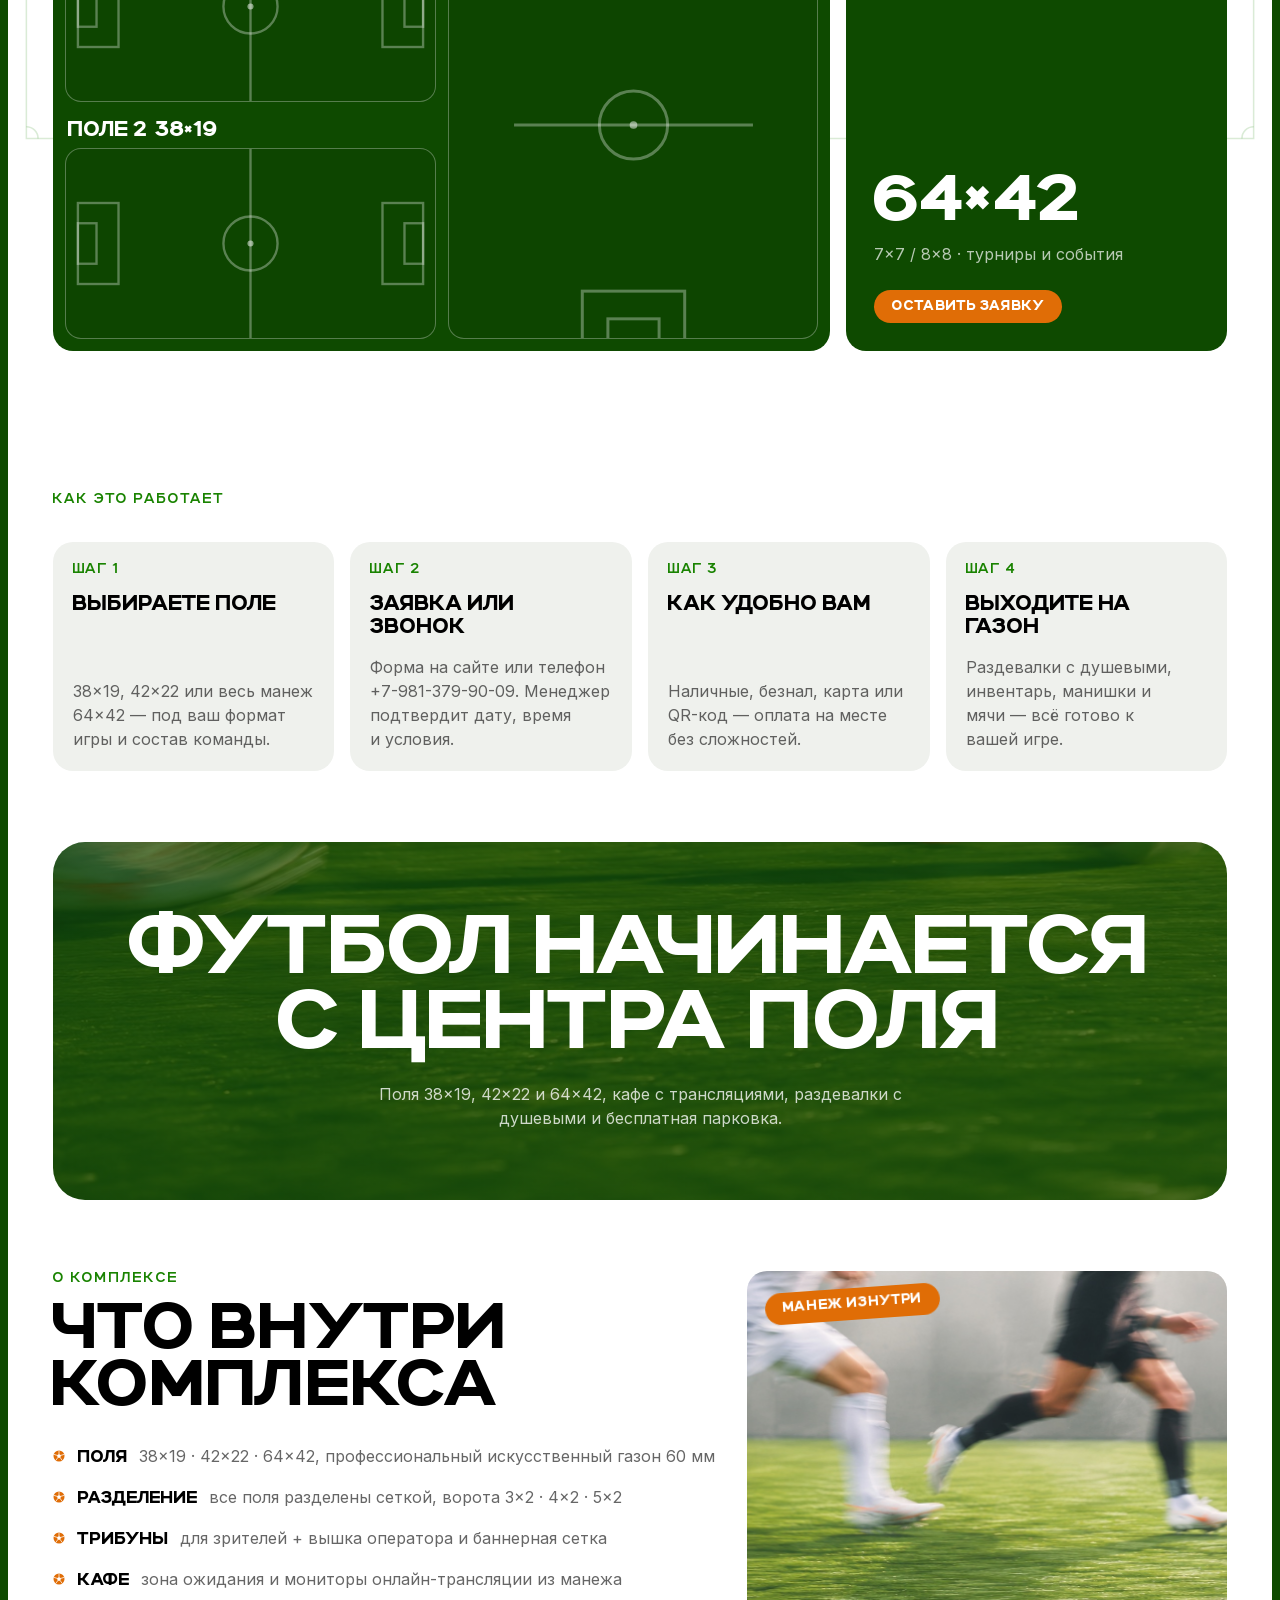
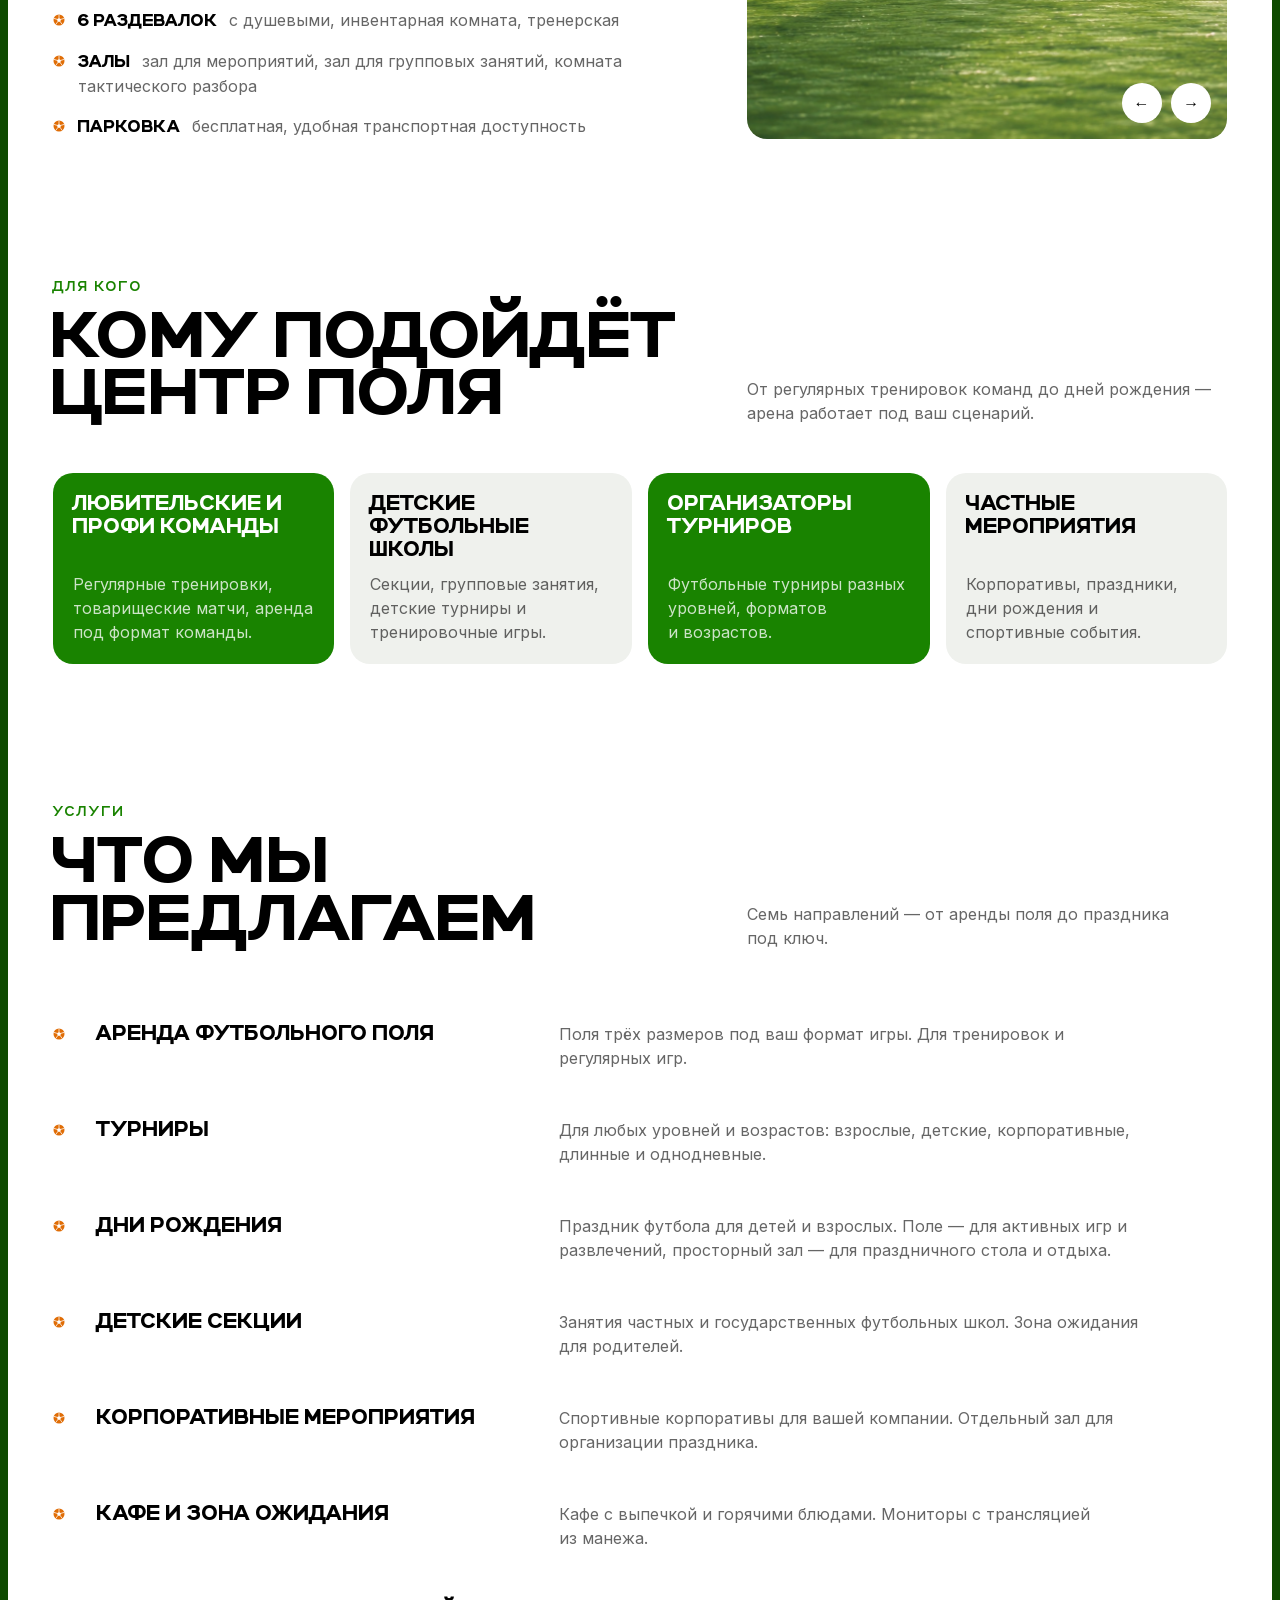
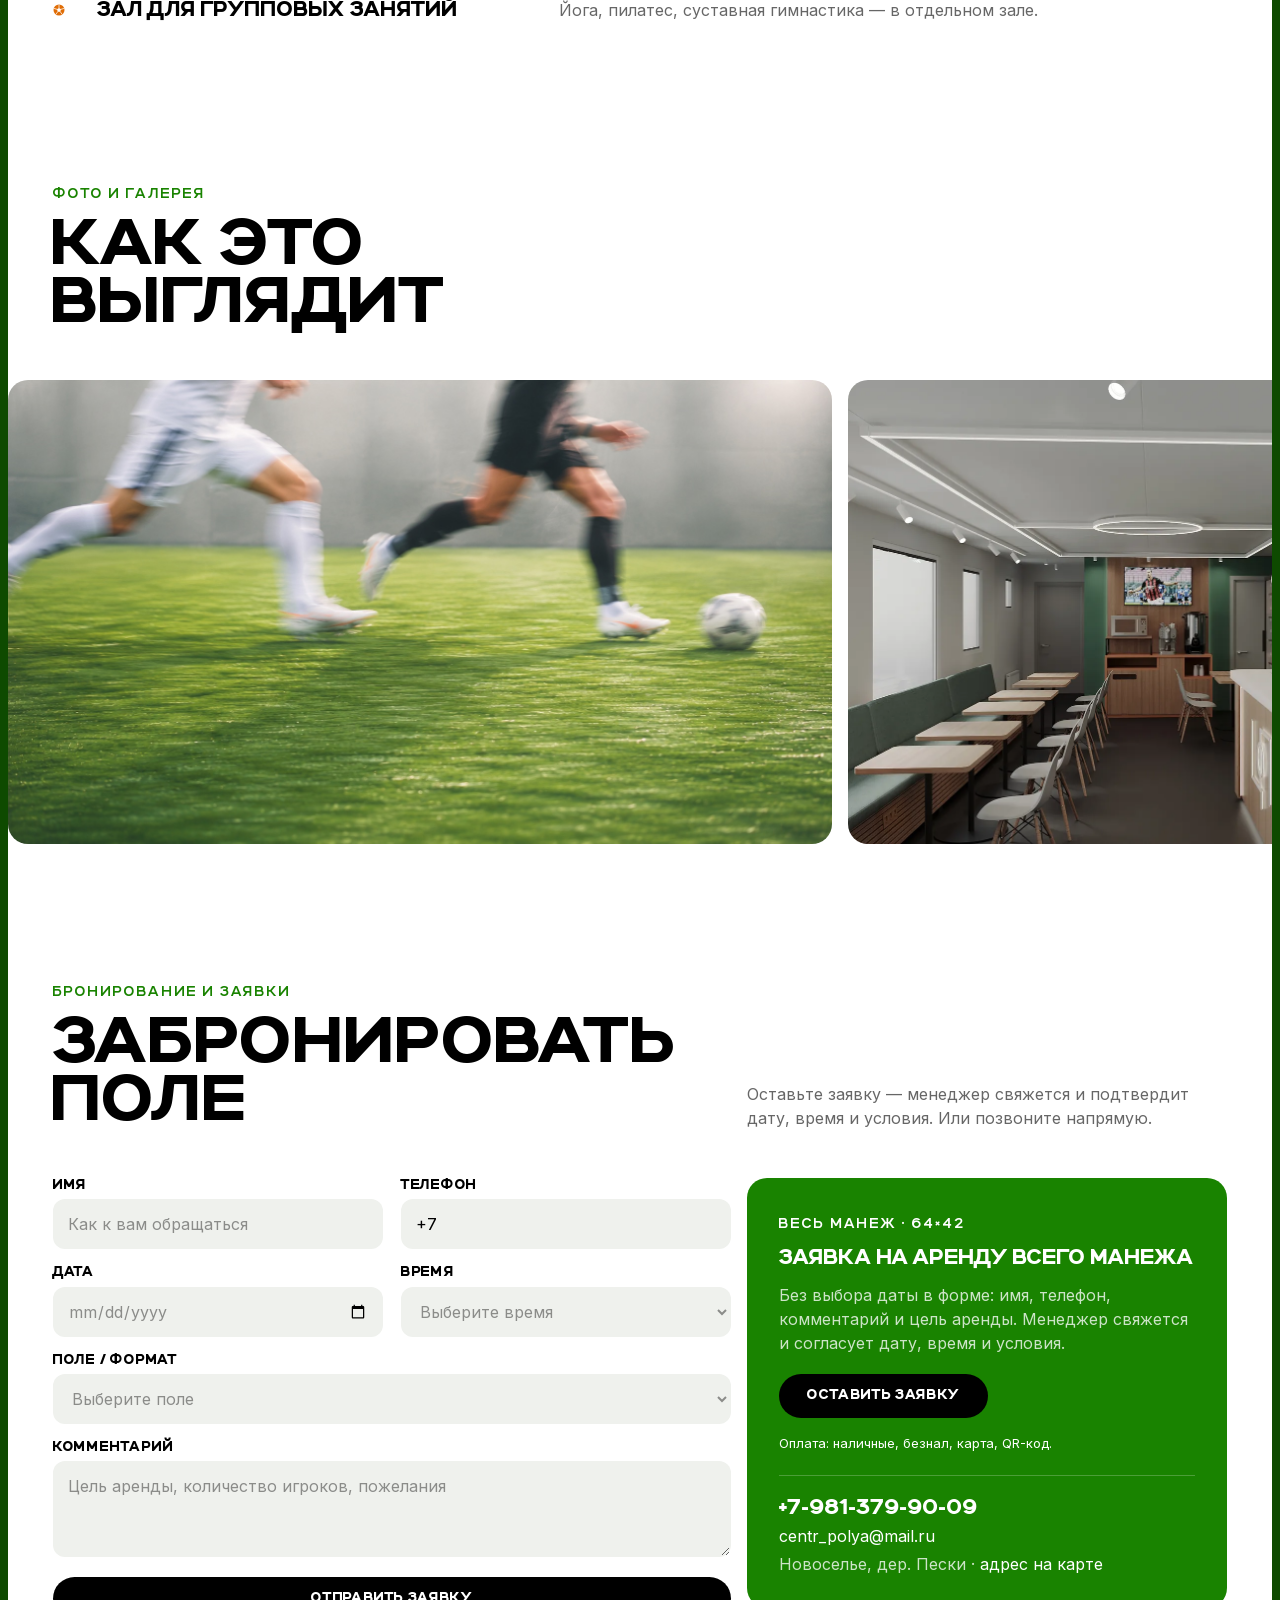
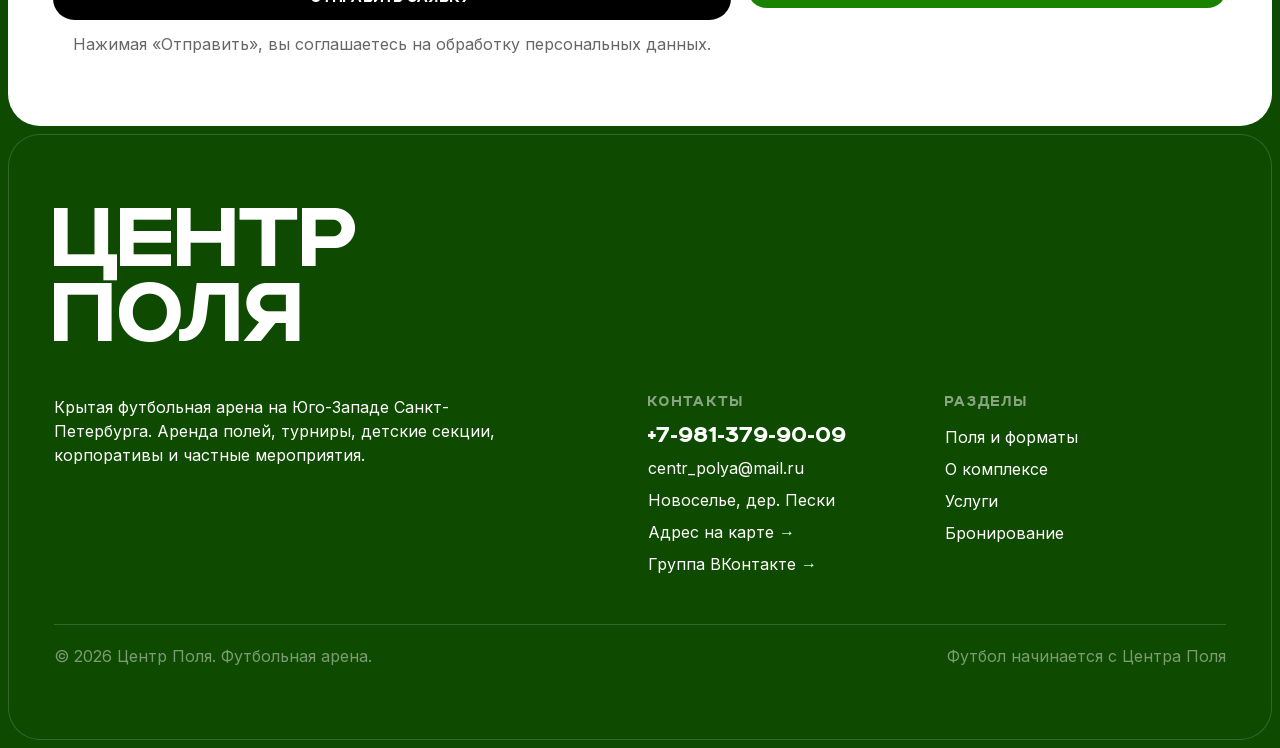
==== commit 56a257b8: "Форма: «+7» в телефоне закреплено с маской, пустые поля бледные; «Выбрать» снова подставляет поле - " ====
--- a/index.html
+++ b/index.html
@@ -520,6 +520,11 @@
   .fld input,.fld select{height:3.125rem;}
   .fld input[type="date"]{-webkit-appearance:none;appearance:none;display:block;}
   .fld input[type="date"]::-webkit-date-and-time-value{text-align:left;}
+  /* подсказки в пустых полях — одним бледным цветом: и плейсхолдеры,
+     и «дд.мм.гггг», и «Выберите…» в списках (класс is-empty ставит скрипт) */
+  .fld ::placeholder{color:rgba(0,0,0,.42);opacity:1;}
+  .fld .is-empty{color:rgba(0,0,0,.42);}
+  .fld select.is-empty option{color:var(--black);}
   .bform .btn{margin-top:1.25rem;width:100%;}
   .fhint{color:var(--ink-60);margin-top:.7rem;text-align:center;}
   .fok{
@@ -1013,7 +1018,7 @@
               <div class="hp" aria-hidden="true"><label for="f-web">Сайт</label><input id="f-web" name="website" type="text" tabindex="-1" autocomplete="off"></div>
               <div class="fgrid">
                 <div class="fld"><label for="f-name">Имя</label><input id="f-name" name="name" type="text" placeholder="Как к вам обращаться" autocomplete="name" required></div>
-                <div class="fld"><label for="f-phone">Телефон</label><input id="f-phone" name="phone" type="tel" placeholder="+7 ___ ___ __ __" autocomplete="tel" required></div>
+                <div class="fld"><label for="f-phone">Телефон</label><input id="f-phone" name="phone" type="tel" inputmode="tel" value="+7 " placeholder="+7 (___) ___-__-__" autocomplete="tel" required></div>
                 <div class="fld"><label for="f-date">Дата</label><input id="f-date" name="date" type="date"></div>
                 <div class="fld"><label for="f-time">Время</label><select id="f-time" name="time"><option value="">Выберите время</option><option>08:00</option><option>09:00</option><option>10:00</option><option>11:00</option><option>12:00</option><option>13:00</option><option>14:00</option><option>15:00</option><option>16:00</option><option>17:00</option><option>18:00</option><option>19:00</option><option>20:00</option><option>21:00</option><option>22:00</option><option>23:00</option></select></div>
                 <div class="fld full"><label for="f-field">Поле / формат</label>
@@ -1112,7 +1117,11 @@
     var t = e.target.closest('[data-book]');
     if(!t) return;
     var sel = document.getElementById('f-field');
-    if(sel) sel.value = t.getAttribute('data-book');
+    // сравниваем без неразрывных пробелов: в списке они есть, в data-book — нет
+    var want = t.getAttribute('data-book');
+    if(sel) [].forEach.call(sel.options, function(o){
+      if(o.text.replace(/\u00a0/g,' ') === want) sel.value = o.value;
+    });
     var nt = document.getElementById('nt'); if(nt) nt.checked = false;
   });
   document.querySelectorAll('.bar-nav a').forEach(function(a){
@@ -1136,6 +1145,45 @@
 
   // форма: заявка уходит в send.php (почта + ВК). На GitHub Pages PHP нет —
   // там отправка не сработает и человек увидит телефон для звонка.
+  // телефон: «+7» стоит всегда, остальное собирается в +7 (999) 123-45-67.
+  // Вставка 89991234567 или +7 999… тоже приводится к этому виду.
+  (function(){
+    var el = document.getElementById('f-phone'); if(!el) return;
+    var prev = '';
+    function digits(v){
+      var d = v.replace(/\D/g,'');
+      if(d.charAt(0)==='7' || (d.charAt(0)==='8' && d.length>10)) d = d.slice(1);
+      return d.slice(0,10);
+    }
+    function fmt(d){
+      var r = '+7 ';
+      if(d.length) r += '(' + d.slice(0,3);
+      if(d.length>=3) r += ') ' + d.slice(3,6);
+      if(d.length>=6) r += '-' + d.slice(6,8);
+      if(d.length>=8) r += '-' + d.slice(8,10);
+      return r;
+    }
+    el.addEventListener('input', function(e){
+      var d = digits(el.value);
+      // стёрли скобку или дефис — цифр не убавилось; тогда стираем последнюю цифру
+      if(e.inputType==='deleteContentBackward' && d===prev) d = d.slice(0,-1);
+      prev = d; el.value = fmt(d);
+    });
+    el.addEventListener('focus', function(){ if(!el.value) el.value = '+7 '; });
+    el.form && el.form.addEventListener('reset', function(){ prev = ''; });
+  })();
+
+  // пустые дата и списки — бледным, как подсказки в текстовых полях
+  (function(){
+    var els = document.querySelectorAll('#bf select, #bf input[type="date"]');
+    function mark(){ els.forEach(function(el){ el.classList.toggle('is-empty', !el.value); }); }
+    els.forEach(function(el){ el.addEventListener('change', mark); el.addEventListener('input', mark); });
+    var f = document.getElementById('bf');
+    f.addEventListener('reset', function(){ setTimeout(mark, 0); });
+    document.addEventListener('click', function(){ setTimeout(mark, 0); });
+    mark();
+  })();
+
   // в календаре нельзя выбрать прошедшую дату
   (function(){
     var d = new Date(), el = document.getElementById('f-date');
